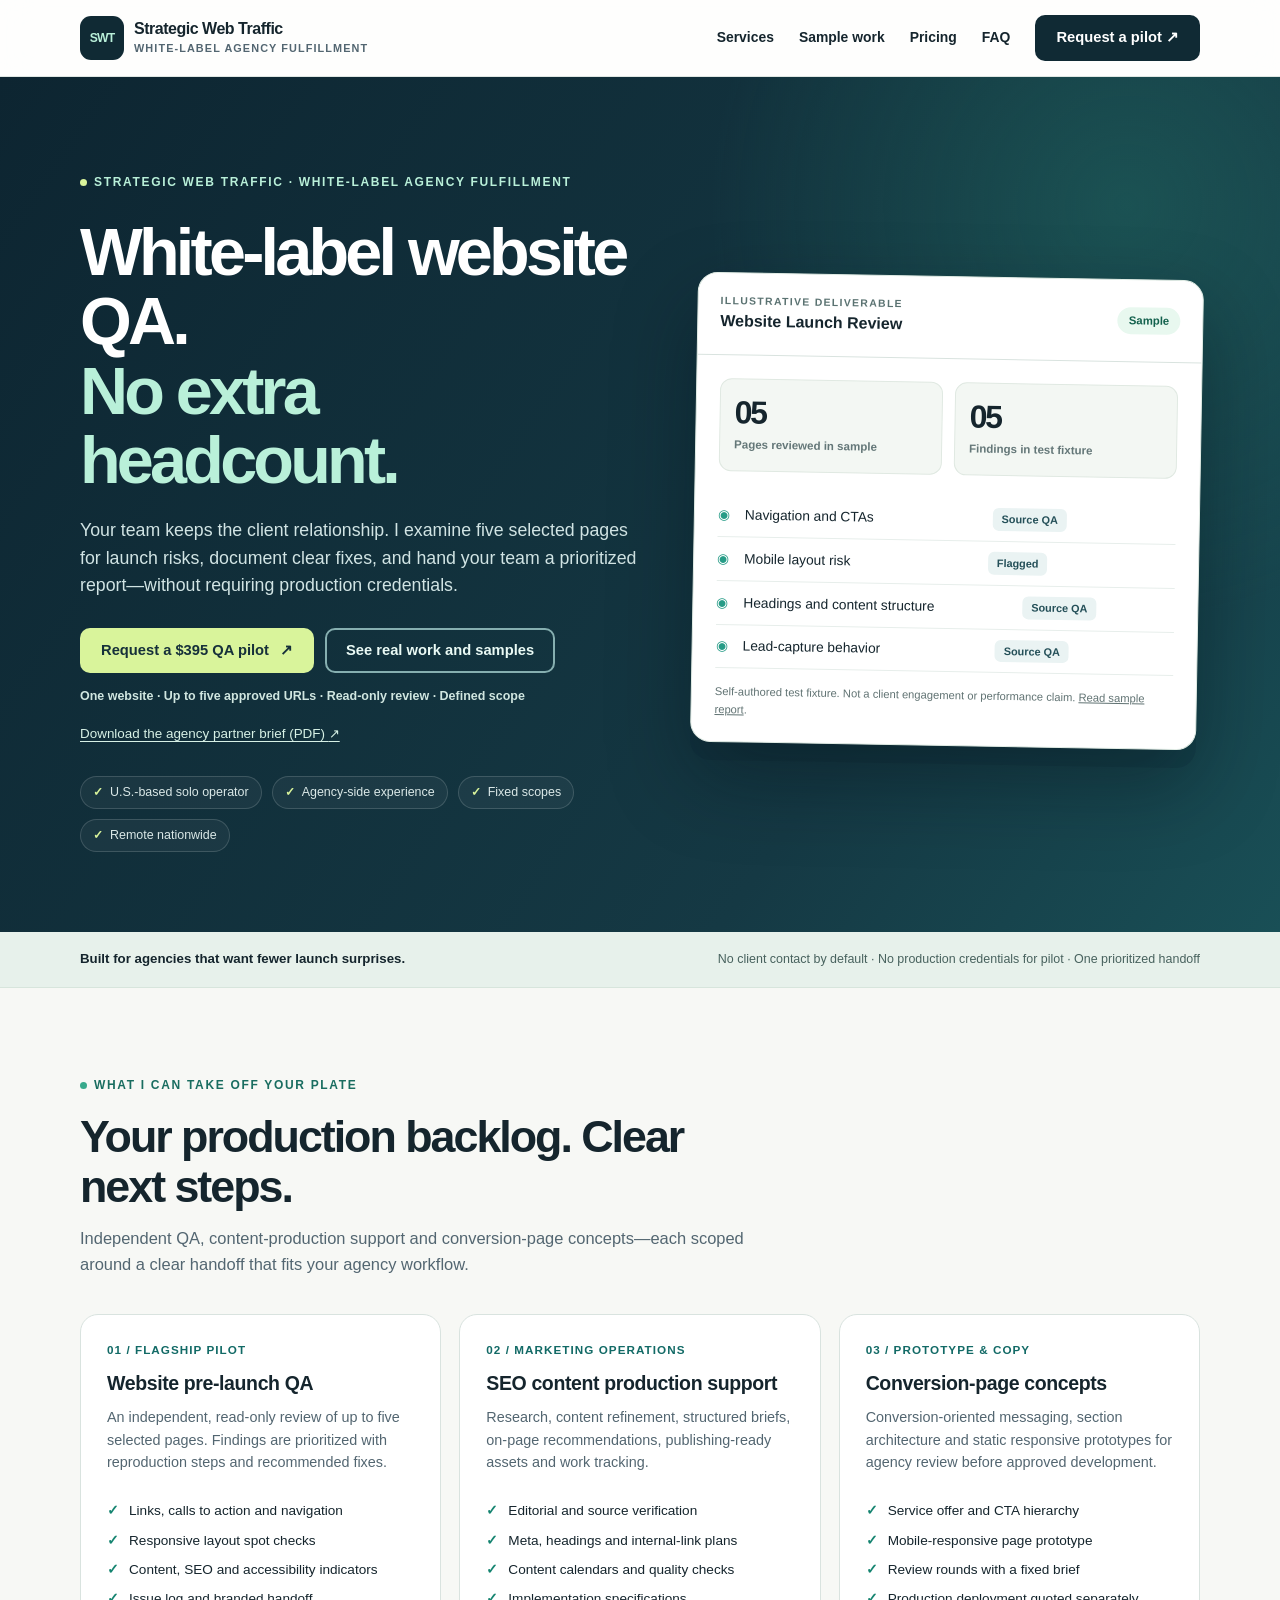
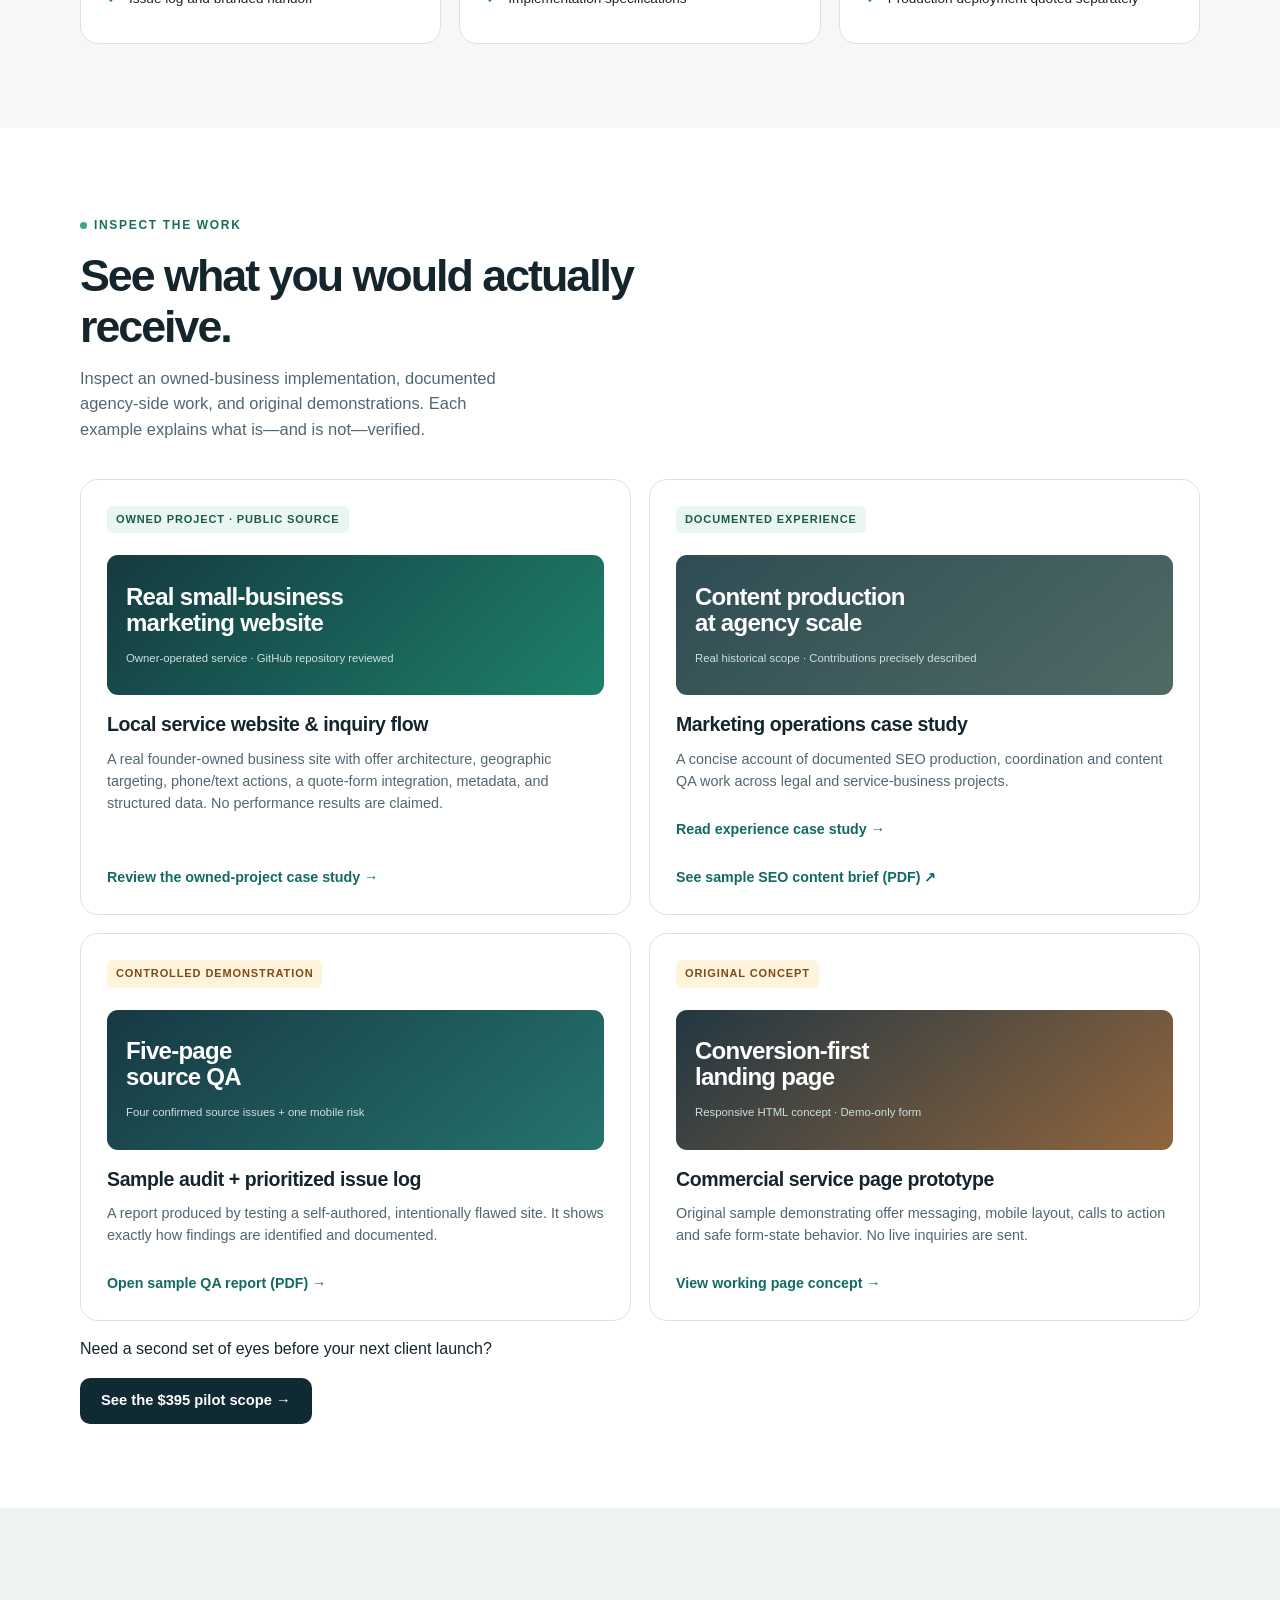
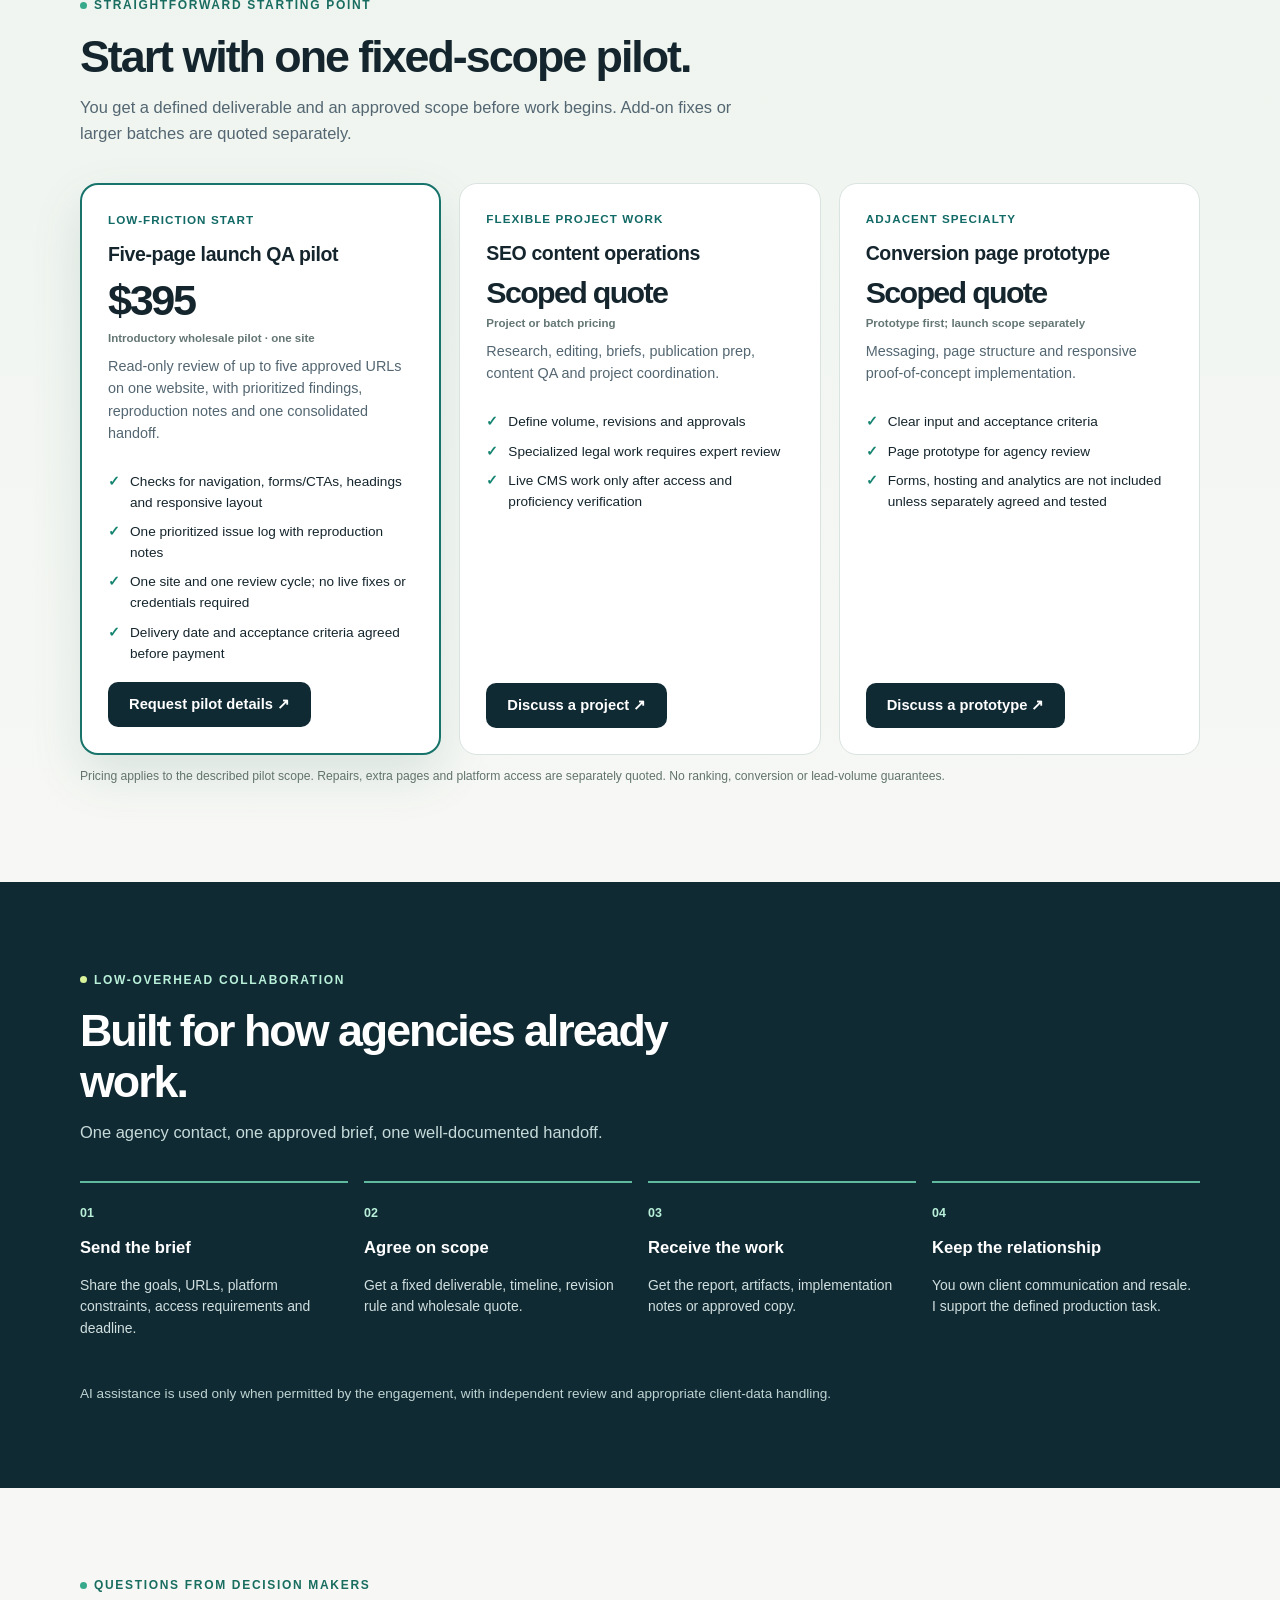
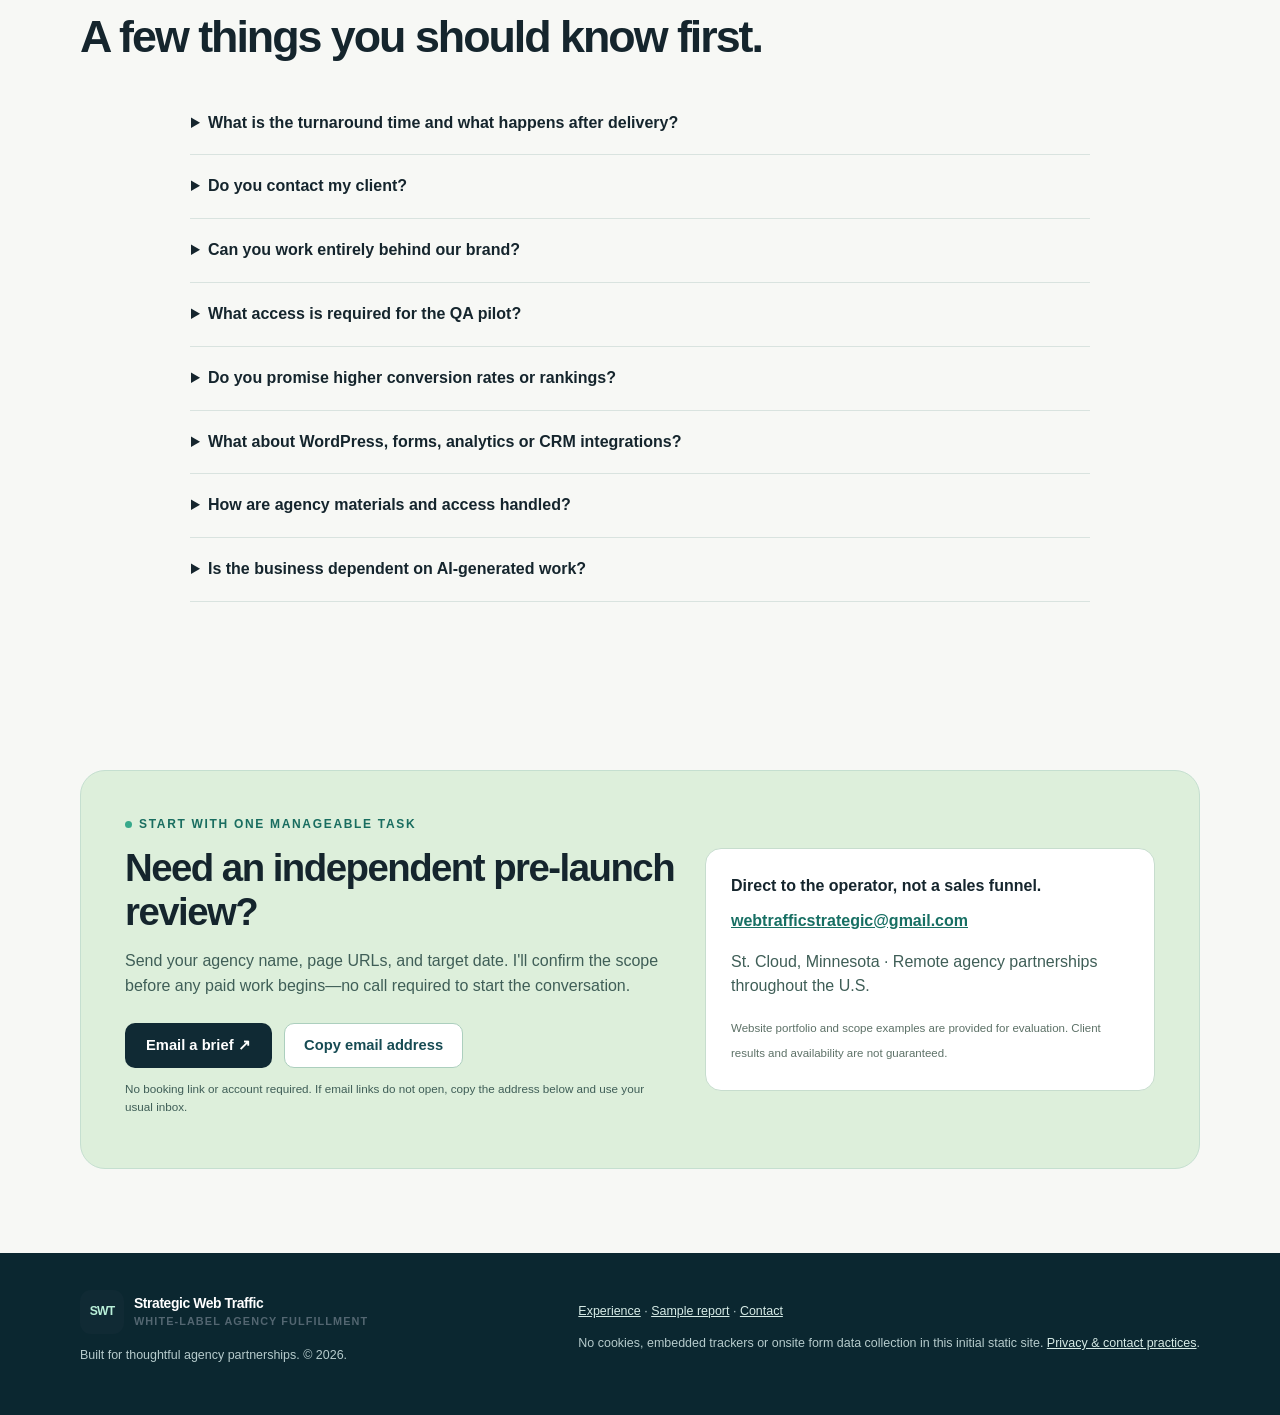
==== index.html @ 6f9e9af2 "Prelaunch refinement: index.html" ====
<!DOCTYPE html>

<html lang="en">
<head>
<meta charset="utf-8"/>
<meta content="width=device-width, initial-scale=1" name="viewport"/>
<meta content="light" name="color-scheme"/>
<meta content="index,follow,max-image-preview:large" name="robots"/>
<meta content="#102a34" name="theme-color"/><link href="assets/favicon.svg" rel="icon" type="image/svg+xml"/>
<meta content="White-label website launch QA for marketing agencies. Get a prioritized, five-page pre-launch review for $395. Fixed scope, clear findings, no client handoff." name="description"/>
<meta content="website" property="og:type"/>
<meta content="Strategic Web Traffic" property="og:site_name"/>
<meta content="Strategic Web Traffic | White-Label Web Production &amp; QA" property="og:title"/>
<meta content="A clear five-page website launch review for $395. Prioritized issues, proof-based notes, and an agency-ready handoff." property="og:description"/>
<meta content="summary" name="twitter:card"/>
<title>White-Label Website QA for Agencies | Strategic Web Traffic</title>
<link href="assets/styles.css" rel="stylesheet"/>
<script type="application/ld+json">{"@context":"https://schema.org","@type":"Organization","name":"Strategic Web Traffic","url":"https://gittyyuppenterprises.github.io/strategic-web-traffic/","email":"webtrafficstrategic@gmail.com","description":"White-label website QA, SEO content operations, and scoped conversion-page prototypes for marketing agencies.","areaServed":"United States","address":{"@type":"PostalAddress","addressLocality":"St. Cloud","addressRegion":"MN","addressCountry":"US"}}</script>
<link href="https://gittyyuppenterprises.github.io/strategic-web-traffic/" rel="canonical"/><meta content="https://gittyyuppenterprises.github.io/strategic-web-traffic/" property="og:url"/></head>
<body>
<a class="skip" href="#main">Skip to content</a>
<header class="site-nav"><div class="wrap nav-inner">
<a aria-label="Strategic Web Traffic home" class="brand" href="./"><span aria-hidden="true" class="logo">SWT</span><span>Strategic Web Traffic<small>White-label agency fulfillment</small></span></a>
<nav aria-label="Primary navigation" class="nav-links"><a href="#services">Services</a><a href="#work">Sample work</a><a href="#pricing">Pricing</a><a href="#faq">FAQ</a><a class="btn dark" href="#contact">Request a pilot ↗</a></nav>
</div></header>
<main id="main">
<section aria-labelledby="hero-heading" class="hero"><div class="wrap hero-inner"><div>
<span class="eyebrow light">Strategic Web Traffic · White-label agency fulfillment</span>
<h1 id="hero-heading">White-label website QA.<br/><em>No extra headcount.</em></h1>
<p class="lead">Your team keeps the client relationship. I examine five selected pages for launch risks, document clear fixes, and hand your team a prioritized report—without requiring production credentials.</p>
<div class="hero-actions"><a aria-label="Request a five-page quality-assurance pilot by email" class="btn primary" href="mailto:webtrafficstrategic@gmail.com?subject=Five-page%20agency%20QA%20pilot&amp;body=Agency%20name%3A%0AWebsite%20or%20staging%20URL%3A%0AFive%20pages%20to%20review%3A%0ATarget%20date%3A%0A">Request a $395 QA pilot <span aria-hidden="true">↗</span></a><a class="btn outline" href="#work">See real work and samples</a></div><p class="hero-terms">One website · Up to five approved URLs · Read-only review · Defined scope</p><p class="hero-brief"><a href="reports/strategic-web-traffic-agency-overview.pdf">Download the agency partner brief (PDF) <span aria-hidden="true">↗</span></a></p>
<ul class="trust"><li>U.S.-based solo operator</li><li>Agency-side experience</li><li>Fixed scopes</li><li>Remote nationwide</li></ul>
</div><div aria-label="Illustrative example of a website QA handoff" class="dash"><div class="dash-head"><div><small>Illustrative deliverable</small><strong>Website Launch Review</strong></div><span class="status-dot">Sample</span></div><div class="dash-body"><div class="metricrow"><div class="metric"><strong>05</strong><span>Pages reviewed in sample</span></div><div class="metric"><strong>05</strong><span>Findings in test fixture</span></div></div><ul class="checklist"><li><span>Navigation and CTAs</span><span class="pill">Source QA</span></li><li><span>Mobile layout risk</span><span class="pill">Flagged</span></li><li><span>Headings and content structure</span><span class="pill">Source QA</span></li><li><span>Lead-capture behavior</span><span class="pill">Source QA</span></li></ul><p class="dash-note">Self-authored test fixture. Not a client engagement or performance claim. <a href="reports/sample-qa-report.pdf">Read sample report</a>.</p></div></div></div></section>
<div class="proof-strip"><div class="wrap"><strong>Built for agencies that want fewer launch surprises.</strong><span>No client contact by default · No production credentials for pilot · One prioritized handoff</span></div></div>
<section aria-labelledby="services-head" class="section" id="services"><div class="wrap"><div class="intro"><span class="eyebrow">What I can take off your plate</span><h2 id="services-head">Your production backlog. Clear next steps.</h2><p>Independent QA, content-production support and conversion-page concepts—each scoped around a clear handoff that fits your agency workflow.</p></div>
<div class="grid3">
<article class="service"><span class="num">01 / FLAGSHIP PILOT</span><h3>Website pre-launch QA</h3><p>An independent, read-only review of up to five selected pages. Findings are prioritized with reproduction steps and recommended fixes.</p><ul><li>Links, calls to action and navigation</li><li>Responsive layout spot checks</li><li>Content, SEO and accessibility indicators</li><li>Issue log and branded handoff</li></ul></article>
<article class="service"><span class="num">02 / MARKETING OPERATIONS</span><h3>SEO content production support</h3><p>Research, content refinement, structured briefs, on-page recommendations, publishing-ready assets and work tracking.</p><ul><li>Editorial and source verification</li><li>Meta, headings and internal-link plans</li><li>Content calendars and quality checks</li><li>Implementation specifications</li></ul></article>
<article class="service"><span class="num">03 / PROTOTYPE &amp; COPY</span><h3>Conversion-page concepts</h3><p>Conversion-oriented messaging, section architecture and static responsive prototypes for agency review before approved development.</p><ul><li>Service offer and CTA hierarchy</li><li>Mobile-responsive page prototype</li><li>Review rounds with a fixed brief</li><li>Production deployment quoted separately</li></ul></article>
</div></div></section>
<section aria-labelledby="work-head" class="section soft" id="work"><div class="wrap"><div class="section-head"><div class="intro"><span class="eyebrow">Inspect the work</span><h2 id="work-head">See what you would actually receive.</h2><p>Inspect an owned-business implementation, documented agency-side work, and original demonstrations. Each example explains what is—and is not—verified.</p></div></div>
<div class="grid3 work-grid">
<article class="sample"><span class="tag">Owned project · public source</span><div class="sample-mini owned"><strong>Real small-business<br/>marketing website</strong><span>Owner-operated service · GitHub repository reviewed</span></div><h3>Local service website &amp; inquiry flow</h3><p>A real founder-owned business site with offer architecture, geographic targeting, phone/text actions, a quote-form integration, metadata, and structured data. No performance results are claimed.</p><a class="textlink" href="samples/owned-business-site.html">Review the owned-project case study →</a></article>
<article class="sample"><span class="tag">Documented experience</span><div class="sample-mini alt"><strong>Content production<br/>at agency scale</strong><span>Real historical scope · Contributions precisely described</span></div><h3>Marketing operations case study</h3><p>A concise account of documented SEO production, coordination and content QA work across legal and service-business projects.</p><a class="textlink" href="samples/operations-case-study.html">Read experience case study →</a><a class="textlink secondary-link" href="reports/sample-content-production-brief.pdf">See sample SEO content brief (PDF) ↗</a></article>
<article class="sample"><span class="tag demo-tag">Controlled demonstration</span><div class="sample-mini"><strong>Five-page<br/>source QA</strong><span>Four confirmed source issues + one mobile risk</span></div><h3>Sample audit + prioritized issue log</h3><p>A report produced by testing a self-authored, intentionally flawed site. It shows exactly how findings are identified and documented.</p><a class="textlink" href="reports/sample-qa-report.pdf">Open sample QA report (PDF) →</a></article>
<article class="sample"><span class="tag demo-tag">Original concept</span><div class="sample-mini yellow"><strong>Conversion-first<br/>landing page</strong><span>Responsive HTML concept · Demo-only form</span></div><h3>Commercial service page prototype</h3><p>Original sample demonstrating offer messaging, mobile layout, calls to action and safe form-state behavior. No live inquiries are sent.</p><a class="textlink" href="samples/conversion-page-demo.html">View working page concept →</a></article>
</div>
<div class="after-proof-cta"><p>Need a second set of eyes before your next client launch?</p><a class="btn dark" href="#pricing">See the $395 pilot scope →</a></div>
</div></section>
<section aria-labelledby="pricing-head" class="section pricing" id="pricing"><div class="wrap"><div class="intro"><span class="eyebrow">Straightforward starting point</span><h2 id="pricing-head">Start with one fixed-scope pilot.</h2><p>You get a defined deliverable and an approved scope before work begins. Add-on fixes or larger batches are quoted separately.</p></div>
<div class="grid3">
<article class="price-card featured"><span class="num">LOW-FRICTION START</span><h3>Five-page launch QA pilot</h3><div class="price">$395<small>Introductory wholesale pilot · one site</small></div><p>Read-only review of up to five approved URLs on one website, with prioritized findings, reproduction notes and one consolidated handoff.</p><ul><li>Checks for navigation, forms/CTAs, headings and responsive layout</li><li>One prioritized issue log with reproduction notes</li><li>One site and one review cycle; no live fixes or credentials required</li><li>Delivery date and acceptance criteria agreed before payment</li></ul><a class="btn dark" href="mailto:webtrafficstrategic@gmail.com?subject=White-label%20five-page%20QA%20pilot&amp;body=Agency%20name%3A%0AWebsite%20or%20staging%20URL%3A%0AFive%20pages%20to%20review%3A%0ATarget%20launch%20date%3A%0A">Request pilot details ↗</a></article>
<article class="price-card"><span class="num">FLEXIBLE PROJECT WORK</span><h3>SEO content operations</h3><div class="price" style="font-size:1.9rem">Scoped quote<small>Project or batch pricing</small></div><p>Research, editing, briefs, publication prep, content QA and project coordination.</p><ul><li>Define volume, revisions and approvals</li><li>Specialized legal work requires expert review</li><li>Live CMS work only after access and proficiency verification</li></ul><a class="btn dark" href="#contact">Discuss a project ↗</a></article>
<article class="price-card"><span class="num">ADJACENT SPECIALTY</span><h3>Conversion page prototype</h3><div class="price" style="font-size:1.9rem">Scoped quote<small>Prototype first; launch scope separately</small></div><p>Messaging, page structure and responsive proof-of-concept implementation.</p><ul><li>Clear input and acceptance criteria</li><li>Page prototype for agency review</li><li>Forms, hosting and analytics are not included unless separately agreed and tested</li></ul><a class="btn dark" href="#contact">Discuss a prototype ↗</a></article>
</div><p class="fine">Pricing applies to the described pilot scope. Repairs, extra pages and platform access are separately quoted. No ranking, conversion or lead-volume guarantees.</p></div></section>
<section aria-labelledby="process-head" class="section deep" id="process"><div class="wrap"><div class="intro"><span class="eyebrow light">Low-overhead collaboration</span><h2 id="process-head">Built for how agencies already work.</h2><p>One agency contact, one approved brief, one well-documented handoff.</p></div><div class="steps"><article class="step"><b>01</b><h3>Send the brief</h3><p>Share the goals, URLs, platform constraints, access requirements and deadline.</p></article><article class="step"><b>02</b><h3>Agree on scope</h3><p>Get a fixed deliverable, timeline, revision rule and wholesale quote.</p></article><article class="step"><b>03</b><h3>Receive the work</h3><p>Get the report, artifacts, implementation notes or approved copy.</p></article><article class="step"><b>04</b><h3>Keep the relationship</h3><p>You own client communication and resale. I support the defined production task.</p></article></div><p class="bottom-notes">AI assistance is used only when permitted by the engagement, with independent review and appropriate client-data handling.</p></div></section>
<section aria-labelledby="faq-head" class="section" id="faq"><div class="wrap"><div class="intro"><span class="eyebrow">Questions from decision makers</span><h2 id="faq-head">A few things you should know first.</h2></div><div class="faq-list"><details><summary>What is the turnaround time and what happens after delivery?</summary><p>We agree the review date, five page URLs, and acceptance criteria before work begins. You receive one consolidated issue report and can request clarification on the documented findings. Implementing fixes or reviewing additional pages is quoted separately.</p></details>
<details><summary>Do you contact my client?</summary><p>Not unless explicitly agreed. The default relationship is agency-to-contractor; your team manages the end customer, pricing and approvals.</p></details>
<details><summary>Can you work entirely behind our brand?</summary><p>Yes, for an agreed scope. Deliverables can use your agency's reporting template where supplied. The sample documents here deliberately identify the work as demonstrations.</p></details>
<details><summary>What access is required for the QA pilot?</summary><p>Usually just public or approved staging URLs and the list of pages to review. The starter QA pilot is read-only. Production changes are separately authorized and quoted.</p></details>
<details><summary>Do you promise higher conversion rates or rankings?</summary><p>No. I can examine usability and implementation risks, but actual performance improvement requires measurement, suitable traffic and often controlled testing.</p></details>
<details><summary>What about WordPress, forms, analytics or CRM integrations?</summary><p>Those require a separate platform-specific scope, approved access and verified implementation proficiency. They are not silently included in a QA or prototype quote.</p></details>
<details><summary>How are agency materials and access handled?</summary><p>Send only information needed to scope the task. The introductory QA pilot is read-only and normally requires no credentials. For additional work, access permissions, subcontracting, AI-tool use, confidentiality and retention are agreed in writing before files or client data are shared. Do not email passwords or sensitive client records.</p></details>
<details><summary>Is the business dependent on AI-generated work?</summary><p>No. AI may support drafting, organization and code review when allowed, but source verification, testing, confidentiality and deliverable acceptance remain human responsibilities.</p></details>
</div></div></section>
<section aria-labelledby="contact-head" class="section" id="contact"><div class="wrap"><div class="contact-panel"><div><span class="eyebrow">Start with one manageable task</span><h2 id="contact-head">Need an independent pre-launch review?</h2><p>Send your agency name, page URLs, and target date. I'll confirm the scope before any paid work begins—no call required to start the conversation.</p><a class="btn dark" href="mailto:webtrafficstrategic@gmail.com?subject=White-label%20website%20QA%20inquiry&amp;body=Agency%20name%3A%0AProject%20scope%3A%0AURLs%20to%20review%3A%0ATimeline%3A%0A">Email a brief ↗</a> <button aria-live="polite" class="btn copy-button" hidden id="copy-email" type="button">Copy email address</button><p class="micro">No booking link or account required. If email links do not open, copy the address below and use your usual inbox.</p></div><div class="contact-meta"><strong>Direct to the operator, not a sales funnel.</strong><div class="email"><a href="mailto:webtrafficstrategic@gmail.com?subject=Agency%20fulfillment%20inquiry">webtrafficstrategic@gmail.com</a></div><p>St. Cloud, Minnesota · Remote agency partnerships throughout the U.S.</p><small>Website portfolio and scope examples are provided for evaluation. Client results and availability are not guaranteed.</small></div></div></div></section>
</main>
<footer class="footer"><div class="wrap foot"><div><div class="brand"><span aria-hidden="true" class="logo">SWT</span><span>Strategic Web Traffic<small>White-label agency fulfillment</small></span></div><p>Built for thoughtful agency partnerships. © 2026.</p></div><div><p><a href="samples/operations-case-study.html">Experience</a> · <a href="reports/sample-qa-report.pdf">Sample report</a> · <a href="#contact">Contact</a></p><p>No cookies, embedded trackers or onsite form data collection in this initial static site. <a href="privacy.html">Privacy &amp; contact practices</a>.</p></div></div></footer>
<script>
/* Source label only: no analytics, cookies, external requests or data storage. */
(function () {
  'use strict';
  try {
    if (new URLSearchParams(window.location.search).get('src') !== 'qr') return;
    document.querySelectorAll('a[href^="mailto:"]').forEach(function (link) {
      var url = new URL(link.href);
      var original = url.searchParams.get('body') || '';
      if (original.indexOf('Source: Strategic Web Traffic QR') !== -1) return;
      url.searchParams.set('body', original + '\n\nSource: Strategic Web Traffic QR');
      link.href = url.toString();
    });
  } catch (_) { /* Mailto CTAs stay functional even if URL parsing fails. */ }
}());
</script>
<script>
(function(){'use strict';var button=document.getElementById('copy-email');if(!button)return;button.hidden=false;button.addEventListener('click',async function(){var email='webtrafficstrategic@gmail.com';try{if(navigator.clipboard&&window.isSecureContext){await navigator.clipboard.writeText(email);button.textContent='Copied: '+email;}else{var field=document.createElement('textarea');field.value=email;field.setAttribute('readonly','');field.style.position='absolute';field.style.left='-9999px';document.body.appendChild(field);field.select();var ok=document.execCommand('copy');field.remove();if(!ok)throw new Error('Copy unavailable');button.textContent='Copied: '+email;}}catch(_){button.textContent='Copy unavailable — select the address above';}});})();
</script>
</body></html>
---- assets/styles.css ----
:root{--bg:#f7f8f5;--paper:#fff;--ink:#15252d;--muted:#536671;--navy:#102a34;--navy2:#153b44;--teal:#126a66;--mint:#b9f0d9;--lime:#d9f49b;--line:#d9e3df;--gold:#ffd188;--red:#a23b36;--r:18px;--max:1120px}*{box-sizing:border-box}html{scroll-behavior:smooth;scroll-padding-top:80px}body{margin:0;font-family:Inter,ui-sans-serif,-apple-system,BlinkMacSystemFont,'Segoe UI',Roboto,Arial,sans-serif;background:var(--bg);color:var(--ink);line-height:1.55}a{color:inherit}a:hover{text-decoration-thickness:2px}a:focus-visible,button:focus-visible,summary:focus-visible{outline:3px solid #edab49;outline-offset:4px;border-radius:4px}.skip{position:absolute;top:-130px;left:10px;background:#fff;color:#09242f;padding:9px 14px;z-index:20}.skip:focus{top:10px}.wrap{width:min(var(--max),calc(100% - 44px));margin-inline:auto}.site-nav{background:#fffc;backdrop-filter:blur(16px);border-bottom:1px solid #dfe7e3;position:sticky;top:0;z-index:10}.nav-inner{display:flex;align-items:center;justify-content:space-between;gap:25px;min-height:76px}.brand{display:flex;align-items:center;gap:10px;text-decoration:none;font-weight:850;line-height:1.05;font-size:1rem;letter-spacing:-.03em}.logo{display:grid;place-items:center;background:var(--navy);color:var(--mint);border-radius:11px;width:44px;height:44px;letter-spacing:-.06em;font-size:1.05rem}.brand small{display:block;color:var(--muted);font-size:.68rem;font-weight:650;letter-spacing:.1em;text-transform:uppercase;margin-top:5px}.nav-links{display:flex;align-items:center;gap:25px;font-size:.87rem;font-weight:700}.nav-links>a:not(.btn){text-decoration:none}.nav-links>a:not(.btn):hover{text-decoration:underline}.btn{display:inline-flex;align-items:center;justify-content:center;gap:11px;border:2px solid transparent;border-radius:10px;min-height:45px;padding:12px 19px;font-size:.92rem;font-weight:800;text-decoration:none;cursor:pointer;white-space:normal;text-align:center;line-height:1.2}.btn.primary{background:var(--lime);color:#16303a}.btn.primary:hover{background:#bff174}.btn.dark{background:var(--navy);color:#fff}.btn.dark:hover{background:var(--navy2)}.btn.outline{border-color:#86afb0;color:#eafaf5;background:transparent}.btn.outline:hover{background:#ffffff18}.eyebrow{display:inline-flex;gap:7px;align-items:center;text-transform:uppercase;letter-spacing:.14em;font-size:.75rem;font-weight:850;color:#196d60}.eyebrow.light{color:var(--mint)}.eyebrow:before{content:'';display:inline-block;height:7px;width:7px;background:#37a98b;border-radius:50%}.eyebrow.light:before{background:var(--lime)}.hero{background:radial-gradient(circle at 88% 15%,#23736870,transparent 31%),linear-gradient(125deg,#0d2531,#153944 70%,#194f56);color:#fff;position:relative;overflow:hidden}.hero-inner{padding:92px 0 80px;display:grid;grid-template-columns:1.05fr .95fr;gap:55px;align-items:center}.hero h1{font-size:clamp(2.65rem,5.2vw,4.6rem);line-height:1.045;letter-spacing:-.057em;margin:24px 0 21px;max-width:700px}.hero h1 em{font-style:normal;color:var(--mint)}.hero .lead{color:#d1e4e4;font-size:1.11rem;max-width:590px}.hero-actions{display:flex;gap:11px;flex-wrap:wrap;margin-top:28px}.trust{margin:31px 0 0;display:flex;gap:10px;flex-wrap:wrap;padding:0;list-style:none}.trust li{border:1px solid #ffffff27;background:#ffffff0b;color:#dae8e7;font-size:.78rem;border-radius:30px;padding:6px 12px}.trust li:before{content:'✓';color:var(--lime);font-weight:900;margin-right:7px}.dash{background:#fff;border-radius:20px;color:var(--ink);border:1px solid #e1ece5;box-shadow:0 18px 0 #05192324,0 35px 80px #04121865;transform:rotate(1deg);overflow:hidden}.dash-head{padding:20px 22px;border-bottom:1px solid var(--line);display:flex;justify-content:space-between;align-items:center;gap:10px}.dash-head small{display:block;text-transform:uppercase;letter-spacing:.13em;color:#5a7271;font-size:.65rem;font-weight:800}.dash-head strong{font-size:1rem}.status-dot{padding:5px 11px;background:#e8f8ef;color:#13614d;border-radius:40px;font-weight:800;font-size:.71rem}.dash-body{padding:23px}.metricrow{display:grid;grid-template-columns:1fr 1fr;gap:12px}.metric{background:#f3f7f3;border:1px solid #e0e9e2;border-radius:12px;padding:14px}.metric strong{font-size:2rem;line-height:1.2;display:block;letter-spacing:-.07em}.metric span{font-size:.72rem;color:#647778;font-weight:650}.checklist{margin:22px 0 0;padding:0;list-style:none}.checklist li{display:flex;align-items:center;justify-content:space-between;gap:10px;padding:10px 0;border-bottom:1px solid #e7eeeb;font-size:.86rem}.checklist li:before{content:'◉';color:#279c87;margin-right:5px}.checklist li span{margin-right:auto}.pill{color:#244f58;background:#eaf3f3;padding:3px 9px;border-radius:6px;font-size:.68rem;font-weight:850}.dash-note{margin:15px 0 0;color:#617373;font-size:.7rem}.proof-strip{background:#e7f1eb;border-bottom:1px solid #d7e5dc}.proof-strip .wrap{padding:17px 0;display:flex;justify-content:space-between;gap:25px;align-items:center}.proof-strip strong{font-size:.83rem}.proof-strip span{font-size:.78rem;color:#48625e}.section{padding:84px 0}.section.soft{background:#fff}.section.deep{background:var(--navy);color:#fff}.intro{max-width:690px}.intro h2{font-size:clamp(2rem,3.5vw,3.1rem);line-height:1.13;letter-spacing:-.045em;margin:14px 0 14px}.intro p{color:var(--muted);font-size:1.03rem;margin:0}.section.deep .intro p{color:#c6dad9}.grid3{display:grid;grid-template-columns:repeat(3,1fr);gap:18px;margin-top:37px}.service,.sample,.price-card{background:#fff;border:1px solid var(--line);border-radius:var(--r);padding:26px;display:flex;flex-direction:column;gap:10px}.service h3,.sample h3,.price-card h3{font-size:1.22rem;line-height:1.24;letter-spacing:-.02em;margin:2px 0 1px}.service p,.sample p,.price-card p{margin:0;color:var(--muted);font-size:.9rem}.num{font-size:.73rem;font-weight:900;color:var(--teal);letter-spacing:.09em}.service ul,.price-card ul{padding:0;list-style:none;margin:9px 0 0}.service li,.price-card li{margin:8px 0;font-size:.85rem;padding-left:22px;position:relative}.service li:before,.price-card li:before{content:'✓';position:absolute;left:0;color:#158470;font-weight:900}.sample .tag{width:max-content;background:#e9f6f1;color:#185b4c;padding:5px 9px;border-radius:6px;font-size:.69rem;font-weight:850;text-transform:uppercase;letter-spacing:.08em}.sample .tag.demo-tag{background:#fff3dc;color:#7b4b18}.sample .textlink{margin-top:auto;padding-top:16px;color:var(--teal);font-size:.89rem;font-weight:850;text-decoration:none}.sample .textlink:hover{text-decoration:underline}.sample-mini{margin:12px 0 5px;min-height:140px;display:flex;flex-direction:column;justify-content:center;border-radius:11px;padding:19px;color:#dcefe9;background:linear-gradient(140deg,#173943,#25746e)}.sample-mini strong{font-size:1.5rem;line-height:1.1;letter-spacing:-.03em;color:white}.sample-mini span{font-size:.71rem;color:#cfdfde;margin-top:13px}.sample-mini.alt{background:linear-gradient(140deg,#2e4c53,#506a66)}.sample-mini.yellow{background:linear-gradient(140deg,#223743,#91653d)}.pricing{background:linear-gradient(180deg,#eef4ef,#f7f8f5)}.price-card.featured{border:2px solid #18746b;box-shadow:0 20px 50px #165d4820}.price-card .price{font-size:2.7rem;letter-spacing:-.055em;font-weight:900;line-height:1.1}.price-card .price small{font-size:.72rem;color:#647674;letter-spacing:normal;font-weight:650;display:block;margin-top:8px}.price-card .btn{margin-top:auto;align-self:start}.section-head{display:flex;justify-content:space-between;align-items:end;gap:25px}.section-head p{max-width:440px;color:var(--muted)}.steps{display:grid;grid-template-columns:repeat(4,1fr);gap:16px;margin-top:35px}.step{border-top:2px solid #5fb99e;padding:17px 8px 0 0}.step b{color:var(--mint);font-size:.78rem}.step h3{font-size:1.04rem;margin:10px 0}.step p{color:#d0dfdf;font-size:.87rem}.bottom-notes{margin:30px 0 0;color:#bfd3d1;font-size:.85rem}.faq-list{max-width:900px;margin:30px auto 0}.faq-list details{padding:19px 1px;border-bottom:1px solid var(--line)}.faq-list summary{cursor:pointer;font-weight:800}.faq-list p{color:var(--muted);font-size:.91rem}.contact-panel{display:grid;grid-template-columns:1.1fr .9fr;gap:30px;align-items:center;padding:40px 44px;border-radius:25px;background:#ddefdb;border:1px solid #c5dfd0}.contact-panel h2{font-size:clamp(1.85rem,3vw,2.8rem);line-height:1.14;letter-spacing:-.04em;margin:10px 0}.contact-panel p{color:#3f5e57}.contact-meta{background:#fff;border:1px solid #c7ddce;padding:25px;border-radius:16px}.contact-meta strong{display:block;margin-bottom:10px}.contact-meta .email{font-weight:800;overflow-wrap:anywhere;color:#176f63}.contact-meta small{font-size:.72rem;color:#5d7167}.footer{background:#0b2730;color:#b6cbcc;padding:37px 0;font-size:.78rem}.foot{display:flex;justify-content:space-between;align-items:start;gap:18px;flex-wrap:wrap}.foot a{color:#d6ebe6}.foot .brand{color:white;font-size:.87rem}.fine{font-size:.76rem;color:#62746c}.micro{font-size:.73rem;color:#657570}.subhero{background:#102f3a;color:#fff;padding:61px 0}.subhero h1{font-size:clamp(2rem,4vw,3.2rem);line-height:1.12;letter-spacing:-.045em;margin:14px 0}.subhero p{color:#d1e4e4;max-width:730px}.case-body{display:grid;grid-template-columns:1fr 280px;gap:42px}.case-copy h2{font-size:1.5rem;margin-top:40px}.case-copy p{color:#3b5159}.case-copy ul{line-height:1.8}.aside-card{background:#fff;border:1px solid var(--line);padding:21px;border-radius:15px;align-self:start;position:sticky;top:95px}.aside-card dt{font-size:.7rem;color:#607170;text-transform:uppercase;letter-spacing:.07em;font-weight:800}.aside-card dd{margin:3px 0 20px;font-weight:750;font-size:.9rem}.sample-flag{background:#f8f2e3;color:#704f2a;padding:15px 17px;border-radius:10px;font-size:.88rem;border:1px solid #e8d7ae;margin-top:22px}blockquote{border-left:4px solid #2d8771;margin:24px 0;padding:4px 0 4px 18px;color:#214a48;font-weight:750;font-size:1.08rem}table{width:100%;border-collapse:collapse;margin:25px 0}th,td{text-align:left;padding:11px;border-bottom:1px solid #d8e2dd;font-size:.88rem;vertical-align:top}th{color:#35615a;background:#edf5ee}hr{border:0;border-top:1px solid var(--line);margin:40px 0}@media(max-width:970px){.hero-inner{grid-template-columns:1fr;gap:35px;padding:63px 0}.dash{transform:none;max-width:560px}.grid3{grid-template-columns:repeat(2,1fr)}.steps{grid-template-columns:repeat(2,1fr)}.contact-panel{grid-template-columns:1fr}.case-body{grid-template-columns:1fr}.aside-card{position:static}}@media(max-width:690px){.wrap{width:min(100% - 32px,var(--max))}.nav-inner{min-height:66px}.nav-links{gap:9px}.nav-links>a:not(.btn){display:none}.nav-links .btn{padding:9px 12px;font-size:.75rem;min-height:40px}.logo{width:36px;height:36px}.brand{font-size:.82rem}.brand small{font-size:.58rem}.hero-inner{padding:54px 0 60px}.hero h1{font-size:clamp(2.45rem,9.6vw,3.5rem)}.hero .lead{font-size:1rem}.hero-actions{display:flex;flex-direction:column}.hero-actions .btn{width:100%}.proof-strip .wrap{display:block}.proof-strip span{display:block;margin-top:5px}.section{padding:61px 0}.grid3,.steps{grid-template-columns:1fr}.section-head{display:block}.service,.sample,.price-card{padding:24px}.contact-panel{padding:27px 21px}.contact-meta{padding:19px}.dash-head{padding:16px}.dash-body{padding:17px}.case-body{gap:18px}}@media(prefers-reduced-motion:reduce){html{scroll-behavior:auto}}@media print{.site-nav{position:static}.section{padding:35px 0}.hero{color:#000;background:white}.hero .lead,.hero h1 em{color:#000}.dash{box-shadow:none;transform:none}.grid3{grid-template-columns:repeat(2,1fr)}.footer{background:white;color:#000}}

/* Strategic Web Traffic identity and micro-CTA */
.logo{font-size:.76rem;font-weight:900;letter-spacing:-.07em;flex:0 0 auto}
.brand>span:last-child{max-width:240px}
.hero-brief{font-size:.84rem;margin:18px 0 0;color:#d7f1e6}.hero-brief a{color:#d7f1e6;text-underline-offset:3px}
@media(max-width:400px){.brand{gap:7px;font-size:.75rem}.brand small{font-size:.51rem;letter-spacing:.06em}.nav-links .btn{font-size:.72rem;padding:8px 9px}.logo{width:34px;height:34px;font-size:.68rem}.nav-inner{gap:8px}}

/* Phase 5: four portfolio evidence cards and transparent real-work sample */
.work-grid{grid-template-columns:repeat(2,minmax(0,1fr))}
.sample-mini.owned{background:linear-gradient(135deg,#153a40,#1d806b)}
.sample .tag{max-width:100%;white-space:normal}
.case-body a{overflow-wrap:anywhere}
@media(max-width:690px){.work-grid{grid-template-columns:1fr}}
/* Keep dense proof tables inside narrow mobile viewports. */
.case-body{min-width:0}
.case-copy{min-width:0}
.case-copy table{display:block;max-width:100%;overflow-x:auto;-webkit-overflow-scrolling:touch}

/* Phase 7: conversion clarity and resilient contact fallback. */
.hero-terms{margin:14px 0 0;color:#d0e6e0;font-size:.78rem;line-height:1.5;font-weight:700}
.contact-panel .copy-button{background:#ffffff;color:#164b53;border:1px solid #accfbe;box-shadow:none;margin:8px 0 0 8px;cursor:pointer}
.contact-panel .copy-button:focus-visible{outline:3px solid #166c62;outline-offset:4px}
@media(max-width:690px){.contact-panel .copy-button{display:block;margin:12px 0 0;width:100%}.contact-panel a.btn{width:100%}}
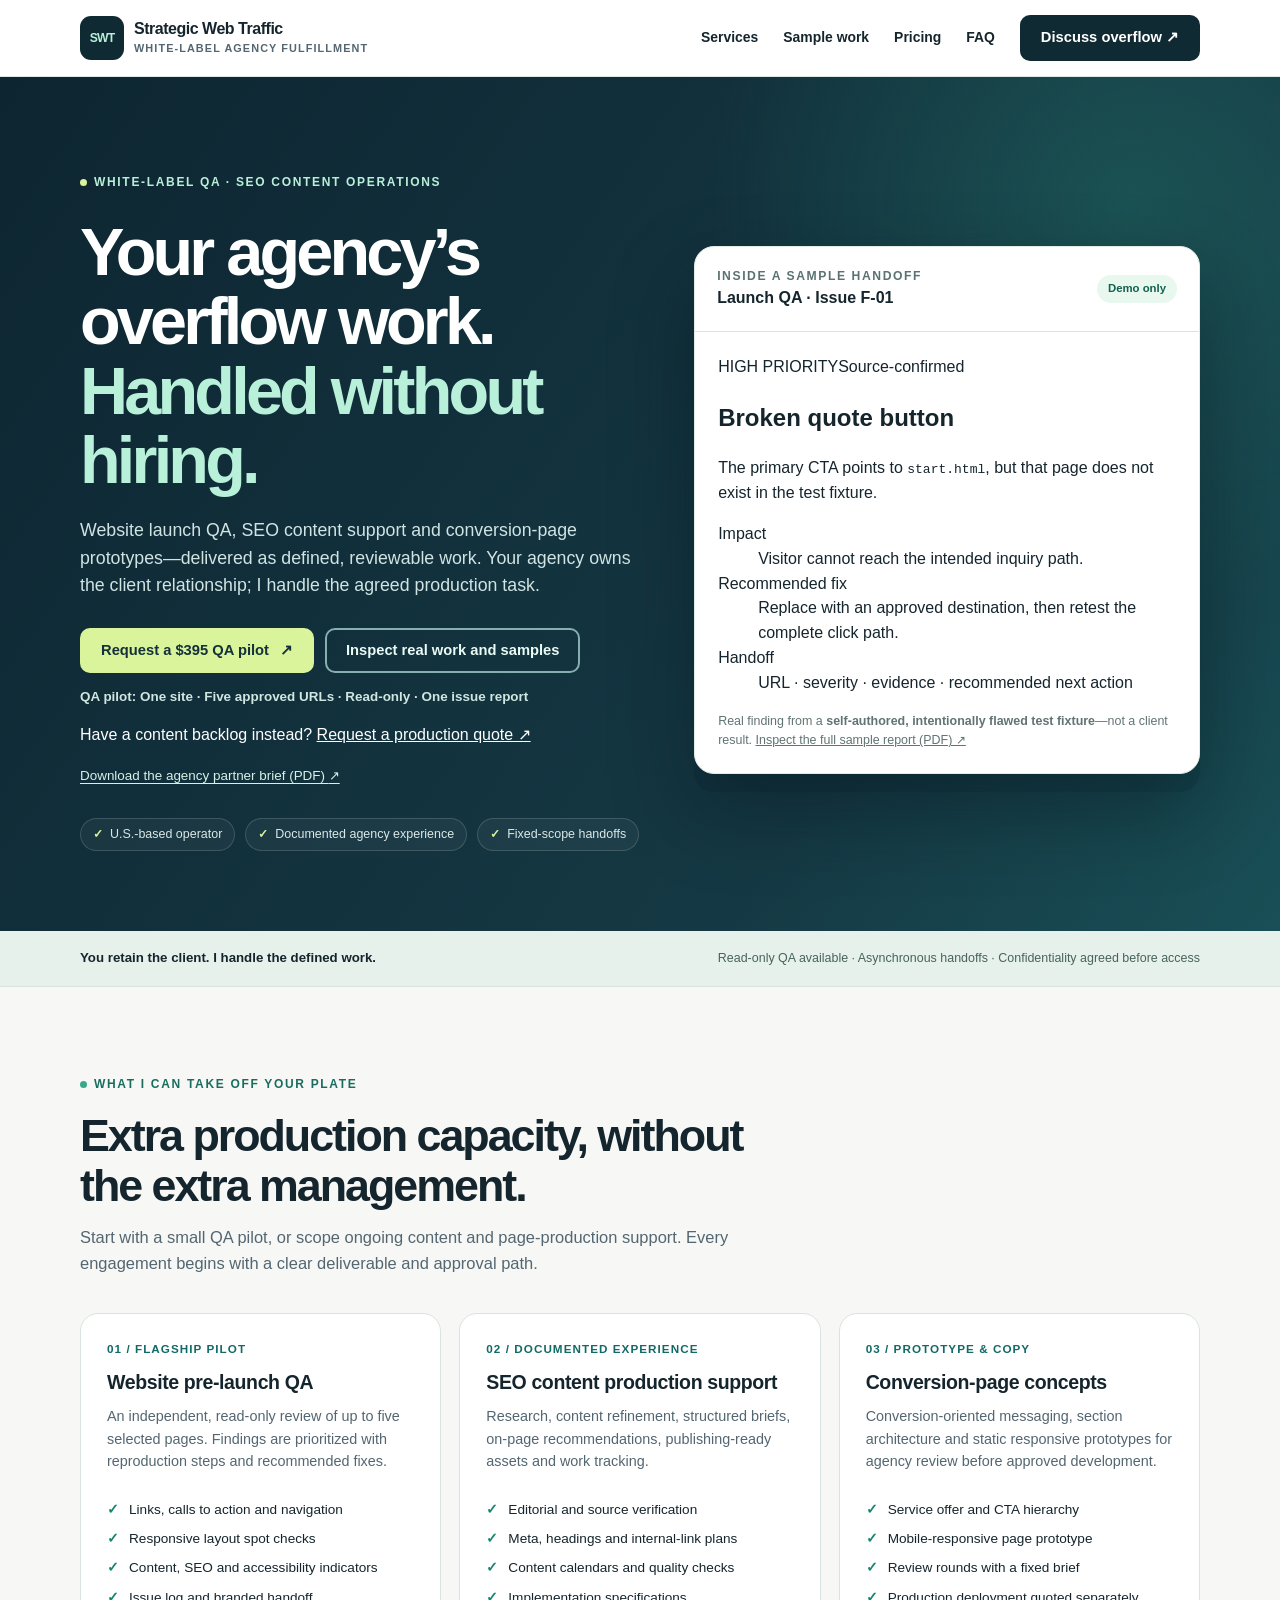
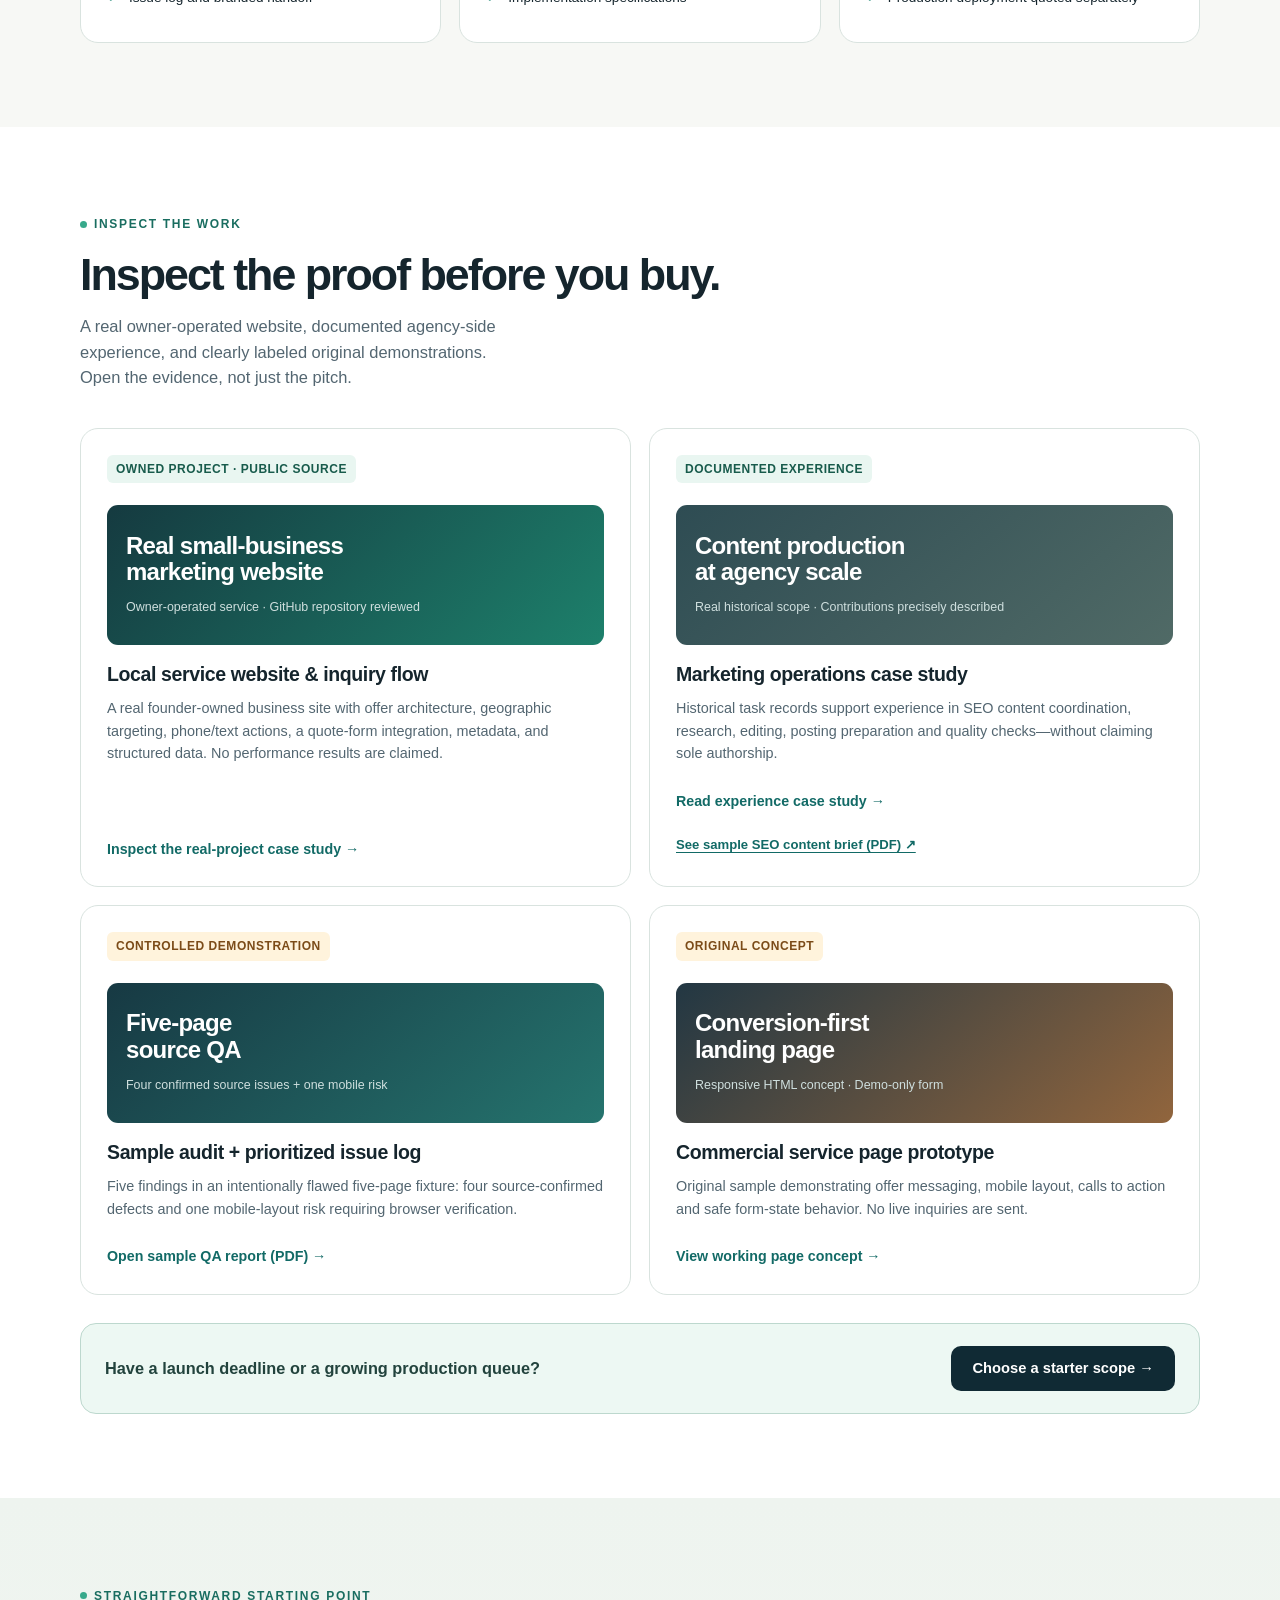
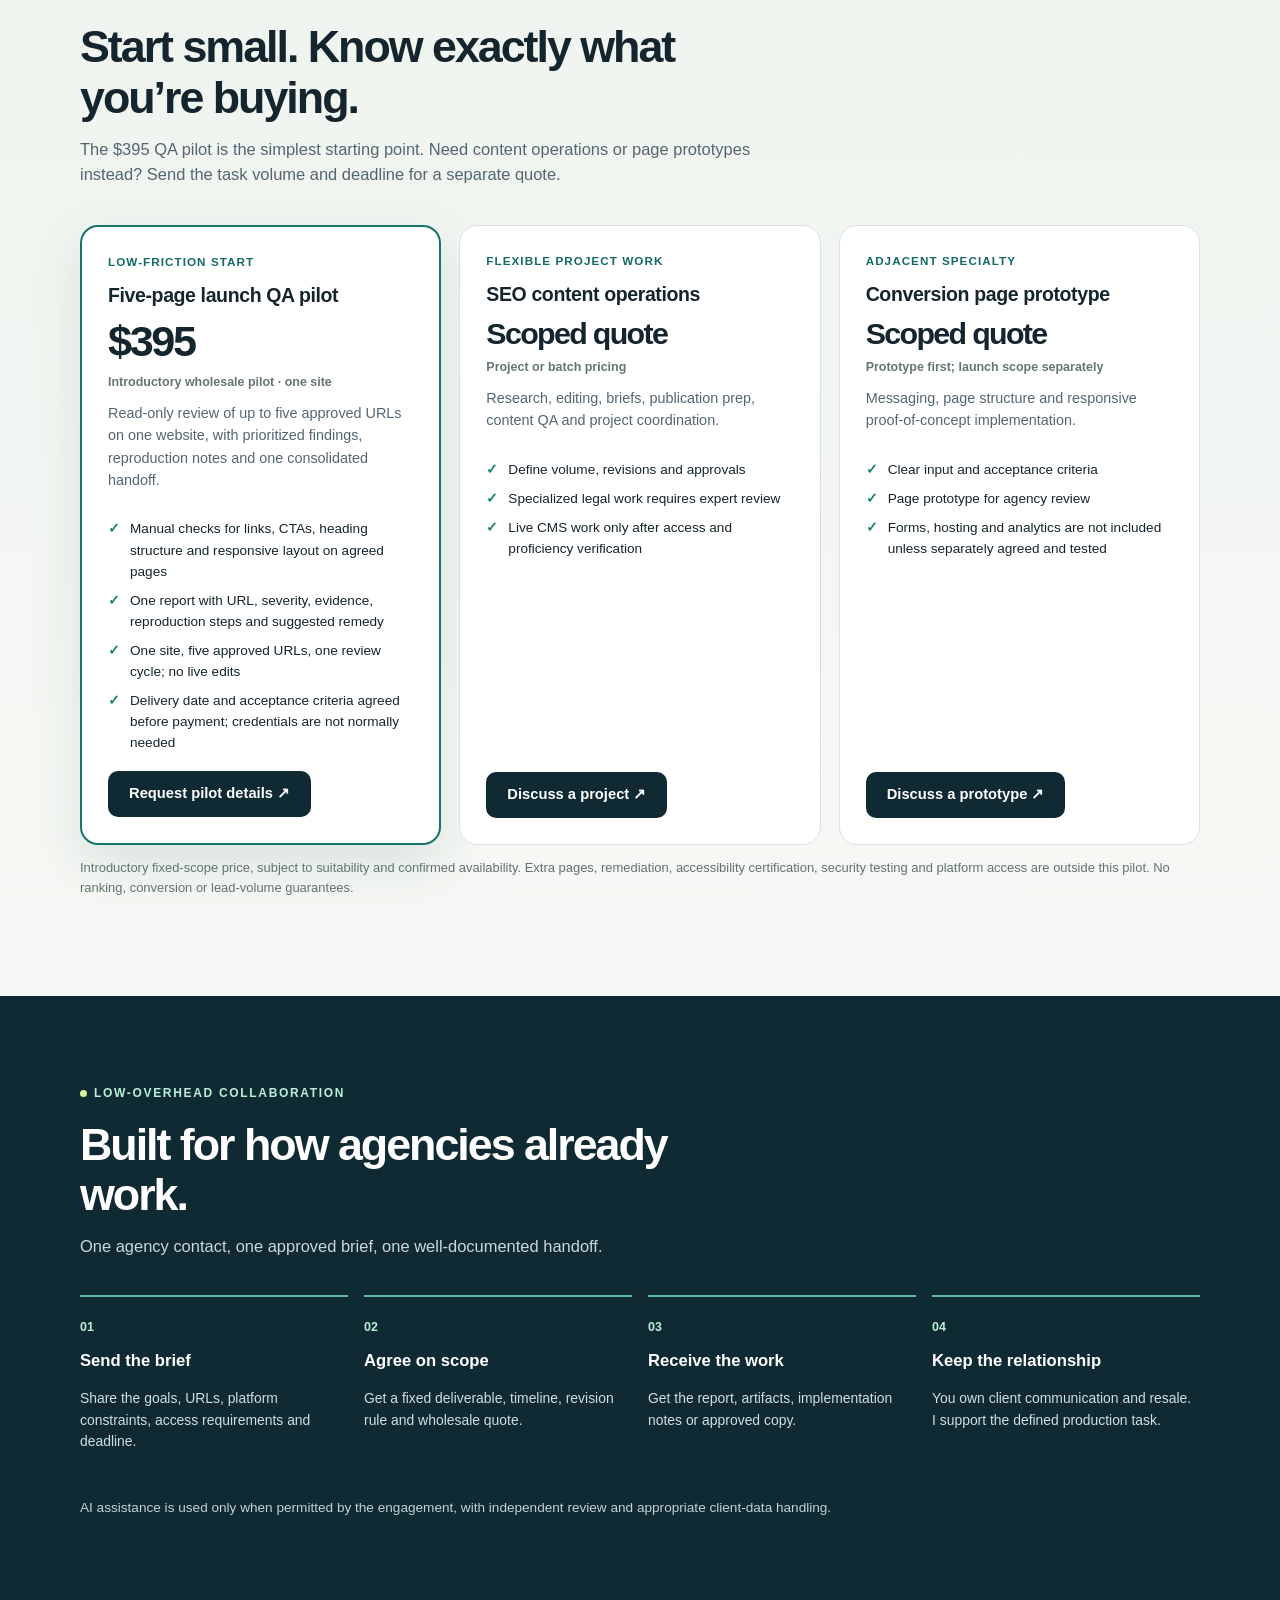
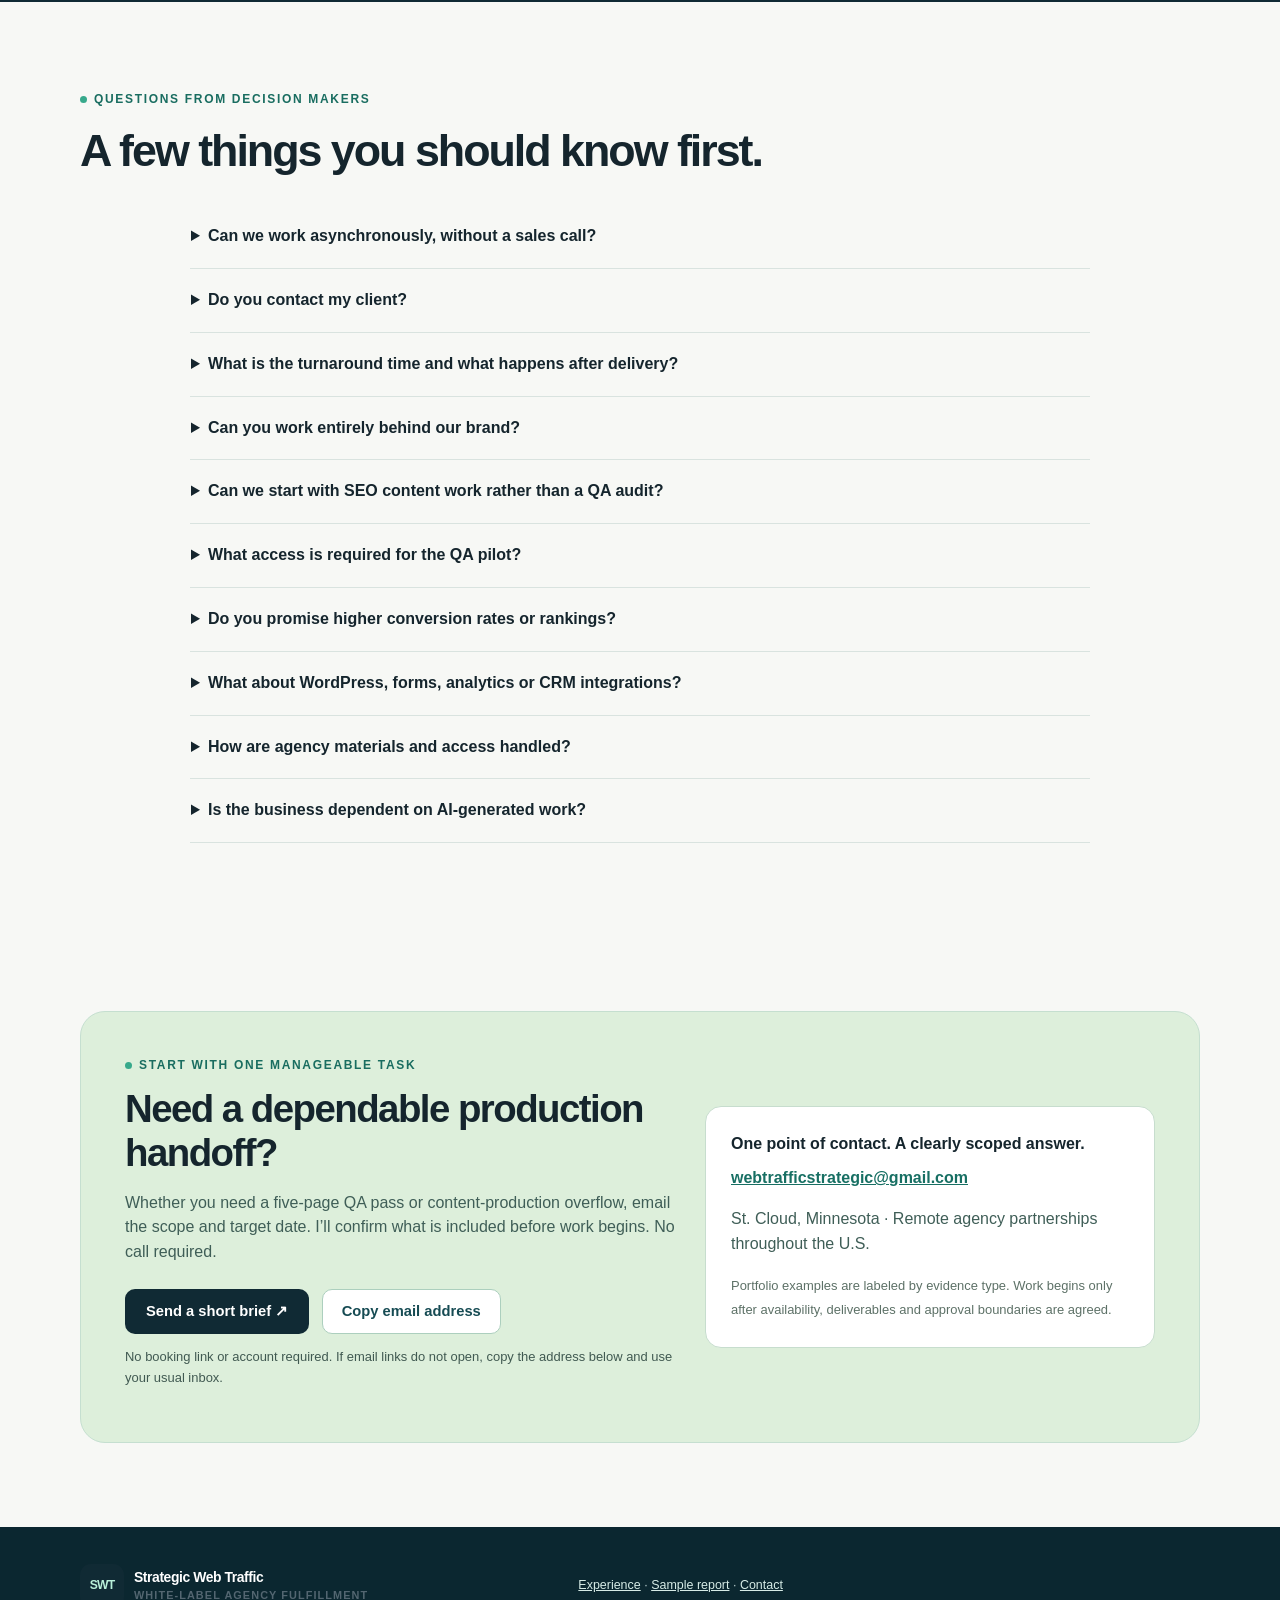
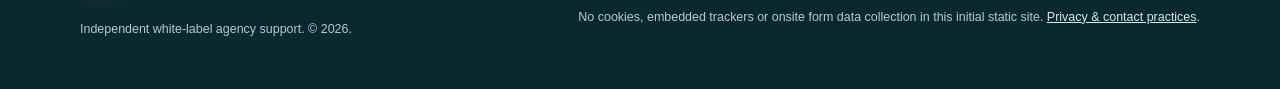
==== commit 2100e039: "V9: agency overflow positioning, real QA finding, alternate content lane and readable layout" ====
--- a/index.html
+++ b/index.html
@@ -7,65 +7,75 @@
 <meta content="light" name="color-scheme"/>
 <meta content="index,follow,max-image-preview:large" name="robots"/>
 <meta content="#102a34" name="theme-color"/><link href="assets/favicon.svg" rel="icon" type="image/svg+xml"/>
-<meta content="White-label website launch QA for marketing agencies. Get a prioritized, five-page pre-launch review for $395. Fixed scope, clear findings, no client handoff." name="description"/>
+<meta content="White-label website QA and SEO content operations for marketing agencies. Start with a $395 five-page launch QA pilot or request scoped production support." name="description"/>
 <meta content="website" property="og:type"/>
 <meta content="Strategic Web Traffic" property="og:site_name"/>
-<meta content="Strategic Web Traffic | White-Label Web Production &amp; QA" property="og:title"/>
-<meta content="A clear five-page website launch review for $395. Prioritized issues, proof-based notes, and an agency-ready handoff." property="og:description"/>
-<meta content="summary" name="twitter:card"/>
-<title>White-Label Website QA for Agencies | Strategic Web Traffic</title>
+<meta content="Strategic Web Traffic | White-Label QA &amp; SEO Production" property="og:title"/>
+<meta content="Reliable overflow support for agencies: website QA, SEO content operations and scoped page prototypes. Five-page QA pilot: $395." property="og:description"/>
+<meta content="summary_large_image" name="twitter:card"/>
+<meta content="https://gittyyuppenterprises.github.io/strategic-web-traffic/assets/social-preview.png" property="og:image"/>
+<meta content="1200" property="og:image:width"/><meta content="630" property="og:image:height"/>
+<meta content="Strategic Web Traffic — white-label QA and SEO content operations for agencies" property="og:image:alt"/>
+<title>White-Label Web QA &amp; SEO Content Support | Strategic Web Traffic</title>
 <link href="assets/styles.css" rel="stylesheet"/>
-<script type="application/ld+json">{"@context":"https://schema.org","@type":"Organization","name":"Strategic Web Traffic","url":"https://gittyyuppenterprises.github.io/strategic-web-traffic/","email":"webtrafficstrategic@gmail.com","description":"White-label website QA, SEO content operations, and scoped conversion-page prototypes for marketing agencies.","areaServed":"United States","address":{"@type":"PostalAddress","addressLocality":"St. Cloud","addressRegion":"MN","addressCountry":"US"}}</script>
+<script type="application/ld+json">{"@context":"https://schema.org","@type":"Organization","name":"Strategic Web Traffic","email":"webtrafficstrategic@gmail.com","description":"White-label website QA, SEO content operations, and scoped conversion-page prototypes for marketing agencies.","areaServed":"United States","address":{"@type":"PostalAddress","addressLocality":"St. Cloud","addressRegion":"MN","addressCountry":"US"},"url":"https://gittyyuppenterprises.github.io/strategic-web-traffic/"}</script>
 <link href="https://gittyyuppenterprises.github.io/strategic-web-traffic/" rel="canonical"/><meta content="https://gittyyuppenterprises.github.io/strategic-web-traffic/" property="og:url"/></head>
 <body>
 <a class="skip" href="#main">Skip to content</a>
 <header class="site-nav"><div class="wrap nav-inner">
 <a aria-label="Strategic Web Traffic home" class="brand" href="./"><span aria-hidden="true" class="logo">SWT</span><span>Strategic Web Traffic<small>White-label agency fulfillment</small></span></a>
-<nav aria-label="Primary navigation" class="nav-links"><a href="#services">Services</a><a href="#work">Sample work</a><a href="#pricing">Pricing</a><a href="#faq">FAQ</a><a class="btn dark" href="#contact">Request a pilot ↗</a></nav>
+<nav aria-label="Primary navigation" class="nav-links"><a href="#services">Services</a><a href="#work">Sample work</a><a href="#pricing">Pricing</a><a href="#faq">FAQ</a><a class="btn dark" href="#contact">Discuss overflow ↗</a></nav>
 </div></header>
 <main id="main">
 <section aria-labelledby="hero-heading" class="hero"><div class="wrap hero-inner"><div>
-<span class="eyebrow light">Strategic Web Traffic · White-label agency fulfillment</span>
-<h1 id="hero-heading">White-label website QA.<br/><em>No extra headcount.</em></h1>
-<p class="lead">Your team keeps the client relationship. I examine five selected pages for launch risks, document clear fixes, and hand your team a prioritized report—without requiring production credentials.</p>
-<div class="hero-actions"><a aria-label="Request a five-page quality-assurance pilot by email" class="btn primary" href="mailto:webtrafficstrategic@gmail.com?subject=Five-page%20agency%20QA%20pilot&amp;body=Agency%20name%3A%0AWebsite%20or%20staging%20URL%3A%0AFive%20pages%20to%20review%3A%0ATarget%20date%3A%0A">Request a $395 QA pilot <span aria-hidden="true">↗</span></a><a class="btn outline" href="#work">See real work and samples</a></div><p class="hero-terms">One website · Up to five approved URLs · Read-only review · Defined scope</p><p class="hero-brief"><a href="reports/strategic-web-traffic-agency-overview.pdf">Download the agency partner brief (PDF) <span aria-hidden="true">↗</span></a></p>
-<ul class="trust"><li>U.S.-based solo operator</li><li>Agency-side experience</li><li>Fixed scopes</li><li>Remote nationwide</li></ul>
-</div><div aria-label="Illustrative example of a website QA handoff" class="dash"><div class="dash-head"><div><small>Illustrative deliverable</small><strong>Website Launch Review</strong></div><span class="status-dot">Sample</span></div><div class="dash-body"><div class="metricrow"><div class="metric"><strong>05</strong><span>Pages reviewed in sample</span></div><div class="metric"><strong>05</strong><span>Findings in test fixture</span></div></div><ul class="checklist"><li><span>Navigation and CTAs</span><span class="pill">Source QA</span></li><li><span>Mobile layout risk</span><span class="pill">Flagged</span></li><li><span>Headings and content structure</span><span class="pill">Source QA</span></li><li><span>Lead-capture behavior</span><span class="pill">Source QA</span></li></ul><p class="dash-note">Self-authored test fixture. Not a client engagement or performance claim. <a href="reports/sample-qa-report.pdf">Read sample report</a>.</p></div></div></div></section>
-<div class="proof-strip"><div class="wrap"><strong>Built for agencies that want fewer launch surprises.</strong><span>No client contact by default · No production credentials for pilot · One prioritized handoff</span></div></div>
-<section aria-labelledby="services-head" class="section" id="services"><div class="wrap"><div class="intro"><span class="eyebrow">What I can take off your plate</span><h2 id="services-head">Your production backlog. Clear next steps.</h2><p>Independent QA, content-production support and conversion-page concepts—each scoped around a clear handoff that fits your agency workflow.</p></div>
+<span class="eyebrow light">White-label QA · SEO content operations</span>
+<h1 id="hero-heading">Your agency’s overflow work.<br/><em>Handled without hiring.</em></h1>
+<p class="lead">Website launch QA, SEO content support and conversion-page prototypes—delivered as defined, reviewable work. Your agency owns the client relationship; I handle the agreed production task.</p>
+<div class="hero-actions"><a aria-label="Request a five-page quality-assurance pilot by email" class="btn primary" href="mailto:webtrafficstrategic@gmail.com?subject=Five-page%20agency%20QA%20pilot&amp;body=Agency%20name%3A%0AWebsite%20or%20staging%20URL%3A%0AFive%20pages%20to%20review%3A%0ATarget%20date%3A%0A">Request a $395 QA pilot <span aria-hidden="true">↗</span></a><a class="btn outline" href="#work">Inspect real work and samples</a></div><p class="hero-terms"><strong>QA pilot:</strong> One site · Five approved URLs · Read-only · One issue report</p>
+<p class="hero-alt">Have a content backlog instead? <a href="mailto:webtrafficstrategic@gmail.com?subject=SEO%20content%20production%20inquiry&amp;body=Agency%3A%0AProject%20type%3A%0AVolume%20and%20deadline%3A%0AApproval%20requirements%3A%0A">Request a production quote ↗</a></p><p class="hero-brief"><a href="reports/strategic-web-traffic-agency-overview.pdf">Download the agency partner brief (PDF) <span aria-hidden="true">↗</span></a></p>
+<ul class="trust"><li>U.S.-based operator</li><li>Documented agency experience</li><li>Fixed-scope handoffs</li></ul>
+</div><div aria-label="Excerpt from a controlled demonstration website QA report" class="dash">
+<div class="dash-head"><div><small>Inside a sample handoff</small><strong>Launch QA · Issue F-01</strong></div><span class="status-dot">Demo only</span></div>
+<div class="dash-body"><div class="finding-top"><span class="severity">HIGH PRIORITY</span><span class="evidence">Source-confirmed</span></div>
+<h2 class="finding-title">Broken quote button</h2><p class="finding-copy">The primary CTA points to <code>start.html</code>, but that page does not exist in the test fixture.</p>
+<dl class="finding-list"><div><dt>Impact</dt><dd>Visitor cannot reach the intended inquiry path.</dd></div><div><dt>Recommended fix</dt><dd>Replace with an approved destination, then retest the complete click path.</dd></div><div><dt>Handoff</dt><dd>URL · severity · evidence · recommended next action</dd></div></dl>
+<p class="dash-note">Real finding from a <strong>self-authored, intentionally flawed test fixture</strong>—not a client result. <a href="reports/sample-qa-report.pdf">Inspect the full sample report (PDF) ↗</a></p></div></div></div></section>
+<div class="proof-strip"><div class="wrap"><strong>You retain the client. I handle the defined work.</strong><span>Read-only QA available · Asynchronous handoffs · Confidentiality agreed before access</span></div></div>
+<section aria-labelledby="services-head" class="section" id="services"><div class="wrap"><div class="intro"><span class="eyebrow">What I can take off your plate</span><h2 id="services-head">Extra production capacity, without the extra management.</h2><p>Start with a small QA pilot, or scope ongoing content and page-production support. Every engagement begins with a clear deliverable and approval path.</p></div>
 <div class="grid3">
 <article class="service"><span class="num">01 / FLAGSHIP PILOT</span><h3>Website pre-launch QA</h3><p>An independent, read-only review of up to five selected pages. Findings are prioritized with reproduction steps and recommended fixes.</p><ul><li>Links, calls to action and navigation</li><li>Responsive layout spot checks</li><li>Content, SEO and accessibility indicators</li><li>Issue log and branded handoff</li></ul></article>
-<article class="service"><span class="num">02 / MARKETING OPERATIONS</span><h3>SEO content production support</h3><p>Research, content refinement, structured briefs, on-page recommendations, publishing-ready assets and work tracking.</p><ul><li>Editorial and source verification</li><li>Meta, headings and internal-link plans</li><li>Content calendars and quality checks</li><li>Implementation specifications</li></ul></article>
+<article class="service"><span class="num">02 / DOCUMENTED EXPERIENCE</span><h3>SEO content production support</h3><p>Research, content refinement, structured briefs, on-page recommendations, publishing-ready assets and work tracking.</p><ul><li>Editorial and source verification</li><li>Meta, headings and internal-link plans</li><li>Content calendars and quality checks</li><li>Implementation specifications</li></ul></article>
 <article class="service"><span class="num">03 / PROTOTYPE &amp; COPY</span><h3>Conversion-page concepts</h3><p>Conversion-oriented messaging, section architecture and static responsive prototypes for agency review before approved development.</p><ul><li>Service offer and CTA hierarchy</li><li>Mobile-responsive page prototype</li><li>Review rounds with a fixed brief</li><li>Production deployment quoted separately</li></ul></article>
 </div></div></section>
-<section aria-labelledby="work-head" class="section soft" id="work"><div class="wrap"><div class="section-head"><div class="intro"><span class="eyebrow">Inspect the work</span><h2 id="work-head">See what you would actually receive.</h2><p>Inspect an owned-business implementation, documented agency-side work, and original demonstrations. Each example explains what is—and is not—verified.</p></div></div>
+<section aria-labelledby="work-head" class="section soft" id="work"><div class="wrap"><div class="section-head"><div class="intro"><span class="eyebrow">Inspect the work</span><h2 id="work-head">Inspect the proof before you buy.</h2><p>A real owner-operated website, documented agency-side experience, and clearly labeled original demonstrations. Open the evidence, not just the pitch.</p></div></div>
 <div class="grid3 work-grid">
-<article class="sample"><span class="tag">Owned project · public source</span><div class="sample-mini owned"><strong>Real small-business<br/>marketing website</strong><span>Owner-operated service · GitHub repository reviewed</span></div><h3>Local service website &amp; inquiry flow</h3><p>A real founder-owned business site with offer architecture, geographic targeting, phone/text actions, a quote-form integration, metadata, and structured data. No performance results are claimed.</p><a class="textlink" href="samples/owned-business-site.html">Review the owned-project case study →</a></article>
-<article class="sample"><span class="tag">Documented experience</span><div class="sample-mini alt"><strong>Content production<br/>at agency scale</strong><span>Real historical scope · Contributions precisely described</span></div><h3>Marketing operations case study</h3><p>A concise account of documented SEO production, coordination and content QA work across legal and service-business projects.</p><a class="textlink" href="samples/operations-case-study.html">Read experience case study →</a><a class="textlink secondary-link" href="reports/sample-content-production-brief.pdf">See sample SEO content brief (PDF) ↗</a></article>
-<article class="sample"><span class="tag demo-tag">Controlled demonstration</span><div class="sample-mini"><strong>Five-page<br/>source QA</strong><span>Four confirmed source issues + one mobile risk</span></div><h3>Sample audit + prioritized issue log</h3><p>A report produced by testing a self-authored, intentionally flawed site. It shows exactly how findings are identified and documented.</p><a class="textlink" href="reports/sample-qa-report.pdf">Open sample QA report (PDF) →</a></article>
+<article class="sample"><span class="tag">Owned project · public source</span><div class="sample-mini owned"><strong>Real small-business<br/>marketing website</strong><span>Owner-operated service · GitHub repository reviewed</span></div><h3>Local service website &amp; inquiry flow</h3><p>A real founder-owned business site with offer architecture, geographic targeting, phone/text actions, a quote-form integration, metadata, and structured data. No performance results are claimed.</p><a class="textlink" href="samples/owned-business-site.html">Inspect the real-project case study →</a></article>
+<article class="sample"><span class="tag">Documented experience</span><div class="sample-mini alt"><strong>Content production<br/>at agency scale</strong><span>Real historical scope · Contributions precisely described</span></div><h3>Marketing operations case study</h3><p>Historical task records support experience in SEO content coordination, research, editing, posting preparation and quality checks—without claiming sole authorship.</p><a class="textlink" href="samples/operations-case-study.html">Read experience case study →</a><a class="textlink secondary-link" href="reports/sample-content-production-brief.pdf">See sample SEO content brief (PDF) ↗</a></article>
+<article class="sample"><span class="tag demo-tag">Controlled demonstration</span><div class="sample-mini"><strong>Five-page<br/>source QA</strong><span>Four confirmed source issues + one mobile risk</span></div><h3>Sample audit + prioritized issue log</h3><p>Five findings in an intentionally flawed five-page fixture: four source-confirmed defects and one mobile-layout risk requiring browser verification.</p><a class="textlink" href="reports/sample-qa-report.pdf">Open sample QA report (PDF) →</a></article>
 <article class="sample"><span class="tag demo-tag">Original concept</span><div class="sample-mini yellow"><strong>Conversion-first<br/>landing page</strong><span>Responsive HTML concept · Demo-only form</span></div><h3>Commercial service page prototype</h3><p>Original sample demonstrating offer messaging, mobile layout, calls to action and safe form-state behavior. No live inquiries are sent.</p><a class="textlink" href="samples/conversion-page-demo.html">View working page concept →</a></article>
 </div>
-<div class="after-proof-cta"><p>Need a second set of eyes before your next client launch?</p><a class="btn dark" href="#pricing">See the $395 pilot scope →</a></div>
-</div></section>
-<section aria-labelledby="pricing-head" class="section pricing" id="pricing"><div class="wrap"><div class="intro"><span class="eyebrow">Straightforward starting point</span><h2 id="pricing-head">Start with one fixed-scope pilot.</h2><p>You get a defined deliverable and an approved scope before work begins. Add-on fixes or larger batches are quoted separately.</p></div>
+<div class="after-proof-cta"><p>Have a launch deadline or a growing production queue?</p><a class="btn dark" href="#pricing">Choose a starter scope →</a></div></div></section>
+<section aria-labelledby="pricing-head" class="section pricing" id="pricing"><div class="wrap"><div class="intro"><span class="eyebrow">Straightforward starting point</span><h2 id="pricing-head">Start small. Know exactly what you’re buying.</h2><p>The $395 QA pilot is the simplest starting point. Need content operations or page prototypes instead? Send the task volume and deadline for a separate quote.</p></div>
 <div class="grid3">
-<article class="price-card featured"><span class="num">LOW-FRICTION START</span><h3>Five-page launch QA pilot</h3><div class="price">$395<small>Introductory wholesale pilot · one site</small></div><p>Read-only review of up to five approved URLs on one website, with prioritized findings, reproduction notes and one consolidated handoff.</p><ul><li>Checks for navigation, forms/CTAs, headings and responsive layout</li><li>One prioritized issue log with reproduction notes</li><li>One site and one review cycle; no live fixes or credentials required</li><li>Delivery date and acceptance criteria agreed before payment</li></ul><a class="btn dark" href="mailto:webtrafficstrategic@gmail.com?subject=White-label%20five-page%20QA%20pilot&amp;body=Agency%20name%3A%0AWebsite%20or%20staging%20URL%3A%0AFive%20pages%20to%20review%3A%0ATarget%20launch%20date%3A%0A">Request pilot details ↗</a></article>
+<article class="price-card featured"><span class="num">LOW-FRICTION START</span><h3>Five-page launch QA pilot</h3><div class="price">$395<small>Introductory wholesale pilot · one site</small></div><p>Read-only review of up to five approved URLs on one website, with prioritized findings, reproduction notes and one consolidated handoff.</p><ul><li>Manual checks for links, CTAs, heading structure and responsive layout on agreed pages</li><li>One report with URL, severity, evidence, reproduction steps and suggested remedy</li><li>One site, five approved URLs, one review cycle; no live edits</li><li>Delivery date and acceptance criteria agreed before payment; credentials are not normally needed</li></ul><a class="btn dark" href="mailto:webtrafficstrategic@gmail.com?subject=White-label%20five-page%20QA%20pilot&amp;body=Agency%20name%3A%0AWebsite%20or%20staging%20URL%3A%0AFive%20pages%20to%20review%3A%0ATarget%20launch%20date%3A%0A">Request pilot details ↗</a></article>
 <article class="price-card"><span class="num">FLEXIBLE PROJECT WORK</span><h3>SEO content operations</h3><div class="price" style="font-size:1.9rem">Scoped quote<small>Project or batch pricing</small></div><p>Research, editing, briefs, publication prep, content QA and project coordination.</p><ul><li>Define volume, revisions and approvals</li><li>Specialized legal work requires expert review</li><li>Live CMS work only after access and proficiency verification</li></ul><a class="btn dark" href="#contact">Discuss a project ↗</a></article>
 <article class="price-card"><span class="num">ADJACENT SPECIALTY</span><h3>Conversion page prototype</h3><div class="price" style="font-size:1.9rem">Scoped quote<small>Prototype first; launch scope separately</small></div><p>Messaging, page structure and responsive proof-of-concept implementation.</p><ul><li>Clear input and acceptance criteria</li><li>Page prototype for agency review</li><li>Forms, hosting and analytics are not included unless separately agreed and tested</li></ul><a class="btn dark" href="#contact">Discuss a prototype ↗</a></article>
-</div><p class="fine">Pricing applies to the described pilot scope. Repairs, extra pages and platform access are separately quoted. No ranking, conversion or lead-volume guarantees.</p></div></section>
+</div><p class="fine">Introductory fixed-scope price, subject to suitability and confirmed availability. Extra pages, remediation, accessibility certification, security testing and platform access are outside this pilot. No ranking, conversion or lead-volume guarantees.</p></div></section>
 <section aria-labelledby="process-head" class="section deep" id="process"><div class="wrap"><div class="intro"><span class="eyebrow light">Low-overhead collaboration</span><h2 id="process-head">Built for how agencies already work.</h2><p>One agency contact, one approved brief, one well-documented handoff.</p></div><div class="steps"><article class="step"><b>01</b><h3>Send the brief</h3><p>Share the goals, URLs, platform constraints, access requirements and deadline.</p></article><article class="step"><b>02</b><h3>Agree on scope</h3><p>Get a fixed deliverable, timeline, revision rule and wholesale quote.</p></article><article class="step"><b>03</b><h3>Receive the work</h3><p>Get the report, artifacts, implementation notes or approved copy.</p></article><article class="step"><b>04</b><h3>Keep the relationship</h3><p>You own client communication and resale. I support the defined production task.</p></article></div><p class="bottom-notes">AI assistance is used only when permitted by the engagement, with independent review and appropriate client-data handling.</p></div></section>
-<section aria-labelledby="faq-head" class="section" id="faq"><div class="wrap"><div class="intro"><span class="eyebrow">Questions from decision makers</span><h2 id="faq-head">A few things you should know first.</h2></div><div class="faq-list"><details><summary>What is the turnaround time and what happens after delivery?</summary><p>We agree the review date, five page URLs, and acceptance criteria before work begins. You receive one consolidated issue report and can request clarification on the documented findings. Implementing fixes or reviewing additional pages is quoted separately.</p></details>
+<section aria-labelledby="faq-head" class="section" id="faq"><div class="wrap"><div class="intro"><span class="eyebrow">Questions from decision makers</span><h2 id="faq-head">A few things you should know first.</h2></div><div class="faq-list">
+<details><summary>Can we work asynchronously, without a sales call?</summary><p>Yes. Most initial scopes can be discussed by email: send the agency name, proposed URLs or content volume, approval contact and target date. A call is optional if the scope can be agreed in writing.</p></details>
 <details><summary>Do you contact my client?</summary><p>Not unless explicitly agreed. The default relationship is agency-to-contractor; your team manages the end customer, pricing and approvals.</p></details>
-<details><summary>Can you work entirely behind our brand?</summary><p>Yes, for an agreed scope. Deliverables can use your agency's reporting template where supplied. The sample documents here deliberately identify the work as demonstrations.</p></details>
+<details><summary>What is the turnaround time and what happens after delivery?</summary><p>We agree the review date, five page URLs, and acceptance criteria before work begins. You receive one consolidated issue report and can request clarification on the documented findings. Implementing fixes or reviewing additional pages is quoted separately.</p></details><details><summary>Can you work entirely behind our brand?</summary><p>Yes, for an agreed scope. Deliverables can use your agency's reporting template where supplied. The sample documents here deliberately identify the work as demonstrations.</p></details>
+<details><summary>Can we start with SEO content work rather than a QA audit?</summary><p>Yes. Content briefs, source checks, editing, on-page recommendations and production coordination can be scoped separately, including repeat batches. Send the volume, topic area, owner approval process and deadline for a quote. Platform publishing is not silently included.</p></details>
 <details><summary>What access is required for the QA pilot?</summary><p>Usually just public or approved staging URLs and the list of pages to review. The starter QA pilot is read-only. Production changes are separately authorized and quoted.</p></details>
 <details><summary>Do you promise higher conversion rates or rankings?</summary><p>No. I can examine usability and implementation risks, but actual performance improvement requires measurement, suitable traffic and often controlled testing.</p></details>
 <details><summary>What about WordPress, forms, analytics or CRM integrations?</summary><p>Those require a separate platform-specific scope, approved access and verified implementation proficiency. They are not silently included in a QA or prototype quote.</p></details>
 <details><summary>How are agency materials and access handled?</summary><p>Send only information needed to scope the task. The introductory QA pilot is read-only and normally requires no credentials. For additional work, access permissions, subcontracting, AI-tool use, confidentiality and retention are agreed in writing before files or client data are shared. Do not email passwords or sensitive client records.</p></details>
 <details><summary>Is the business dependent on AI-generated work?</summary><p>No. AI may support drafting, organization and code review when allowed, but source verification, testing, confidentiality and deliverable acceptance remain human responsibilities.</p></details>
 </div></div></section>
-<section aria-labelledby="contact-head" class="section" id="contact"><div class="wrap"><div class="contact-panel"><div><span class="eyebrow">Start with one manageable task</span><h2 id="contact-head">Need an independent pre-launch review?</h2><p>Send your agency name, page URLs, and target date. I'll confirm the scope before any paid work begins—no call required to start the conversation.</p><a class="btn dark" href="mailto:webtrafficstrategic@gmail.com?subject=White-label%20website%20QA%20inquiry&amp;body=Agency%20name%3A%0AProject%20scope%3A%0AURLs%20to%20review%3A%0ATimeline%3A%0A">Email a brief ↗</a> <button aria-live="polite" class="btn copy-button" hidden id="copy-email" type="button">Copy email address</button><p class="micro">No booking link or account required. If email links do not open, copy the address below and use your usual inbox.</p></div><div class="contact-meta"><strong>Direct to the operator, not a sales funnel.</strong><div class="email"><a href="mailto:webtrafficstrategic@gmail.com?subject=Agency%20fulfillment%20inquiry">webtrafficstrategic@gmail.com</a></div><p>St. Cloud, Minnesota · Remote agency partnerships throughout the U.S.</p><small>Website portfolio and scope examples are provided for evaluation. Client results and availability are not guaranteed.</small></div></div></div></section>
+<section aria-labelledby="contact-head" class="section" id="contact"><div class="wrap"><div class="contact-panel"><div><span class="eyebrow">Start with one manageable task</span><h2 id="contact-head">Need a dependable production handoff?</h2><p>Whether you need a five-page QA pass or content-production overflow, email the scope and target date. I’ll confirm what is included before work begins. No call required.</p><a class="btn dark" href="mailto:webtrafficstrategic@gmail.com?subject=Strategic%20Web%20Traffic%20agency%20project%20inquiry&amp;body=Agency%20name%3A%0AWork%20type%20(QA%20%2F%20content%20%2F%20prototype)%3A%0AScope%20or%20approved%20URLs%3A%0ATarget%20date%3A%0A">Send a short brief ↗</a> <button aria-live="polite" class="btn copy-button" hidden="" id="copy-email" type="button">Copy email address</button><p class="micro">No booking link or account required. If email links do not open, copy the address below and use your usual inbox.</p></div><div class="contact-meta"><strong>One point of contact. A clearly scoped answer.</strong><div class="email"><a href="mailto:webtrafficstrategic@gmail.com?subject=Agency%20fulfillment%20inquiry">webtrafficstrategic@gmail.com</a></div><p>St. Cloud, Minnesota · Remote agency partnerships throughout the U.S.</p><small>Portfolio examples are labeled by evidence type. Work begins only after availability, deliverables and approval boundaries are agreed.</small></div></div></div></section>
 </main>
-<footer class="footer"><div class="wrap foot"><div><div class="brand"><span aria-hidden="true" class="logo">SWT</span><span>Strategic Web Traffic<small>White-label agency fulfillment</small></span></div><p>Built for thoughtful agency partnerships. © 2026.</p></div><div><p><a href="samples/operations-case-study.html">Experience</a> · <a href="reports/sample-qa-report.pdf">Sample report</a> · <a href="#contact">Contact</a></p><p>No cookies, embedded trackers or onsite form data collection in this initial static site. <a href="privacy.html">Privacy &amp; contact practices</a>.</p></div></div></footer>
+<footer class="footer"><div class="wrap foot"><div><div class="brand"><span aria-hidden="true" class="logo">SWT</span><span>Strategic Web Traffic<small>White-label agency fulfillment</small></span></div><p>Independent white-label agency support. © 2026.</p></div><div><p><a href="samples/operations-case-study.html">Experience</a> · <a aria-label="Sample report (PDF)" href="reports/sample-qa-report.pdf">Sample report</a> · <a href="#contact">Contact</a></p><p>No cookies, embedded trackers or onsite form data collection in this initial static site. <a href="privacy.html">Privacy &amp; contact practices</a>.</p></div></div></footer>
 <script>
 /* Source label only: no analytics, cookies, external requests or data storage. */
 (function () {
--- a/assets/styles.css
+++ b/assets/styles.css
@@ -1,4 +1,4 @@
-:root{--bg:#f7f8f5;--paper:#fff;--ink:#15252d;--muted:#536671;--navy:#102a34;--navy2:#153b44;--teal:#126a66;--mint:#b9f0d9;--lime:#d9f49b;--line:#d9e3df;--gold:#ffd188;--red:#a23b36;--r:18px;--max:1120px}*{box-sizing:border-box}html{scroll-behavior:smooth;scroll-padding-top:80px}body{margin:0;font-family:Inter,ui-sans-serif,-apple-system,BlinkMacSystemFont,'Segoe UI',Roboto,Arial,sans-serif;background:var(--bg);color:var(--ink);line-height:1.55}a{color:inherit}a:hover{text-decoration-thickness:2px}a:focus-visible,button:focus-visible,summary:focus-visible{outline:3px solid #edab49;outline-offset:4px;border-radius:4px}.skip{position:absolute;top:-130px;left:10px;background:#fff;color:#09242f;padding:9px 14px;z-index:20}.skip:focus{top:10px}.wrap{width:min(var(--max),calc(100% - 44px));margin-inline:auto}.site-nav{background:#fffc;backdrop-filter:blur(16px);border-bottom:1px solid #dfe7e3;position:sticky;top:0;z-index:10}.nav-inner{display:flex;align-items:center;justify-content:space-between;gap:25px;min-height:76px}.brand{display:flex;align-items:center;gap:10px;text-decoration:none;font-weight:850;line-height:1.05;font-size:1rem;letter-spacing:-.03em}.logo{display:grid;place-items:center;background:var(--navy);color:var(--mint);border-radius:11px;width:44px;height:44px;letter-spacing:-.06em;font-size:1.05rem}.brand small{display:block;color:var(--muted);font-size:.68rem;font-weight:650;letter-spacing:.1em;text-transform:uppercase;margin-top:5px}.nav-links{display:flex;align-items:center;gap:25px;font-size:.87rem;font-weight:700}.nav-links>a:not(.btn){text-decoration:none}.nav-links>a:not(.btn):hover{text-decoration:underline}.btn{display:inline-flex;align-items:center;justify-content:center;gap:11px;border:2px solid transparent;border-radius:10px;min-height:45px;padding:12px 19px;font-size:.92rem;font-weight:800;text-decoration:none;cursor:pointer;white-space:normal;text-align:center;line-height:1.2}.btn.primary{background:var(--lime);color:#16303a}.btn.primary:hover{background:#bff174}.btn.dark{background:var(--navy);color:#fff}.btn.dark:hover{background:var(--navy2)}.btn.outline{border-color:#86afb0;color:#eafaf5;background:transparent}.btn.outline:hover{background:#ffffff18}.eyebrow{display:inline-flex;gap:7px;align-items:center;text-transform:uppercase;letter-spacing:.14em;font-size:.75rem;font-weight:850;color:#196d60}.eyebrow.light{color:var(--mint)}.eyebrow:before{content:'';display:inline-block;height:7px;width:7px;background:#37a98b;border-radius:50%}.eyebrow.light:before{background:var(--lime)}.hero{background:radial-gradient(circle at 88% 15%,#23736870,transparent 31%),linear-gradient(125deg,#0d2531,#153944 70%,#194f56);color:#fff;position:relative;overflow:hidden}.hero-inner{padding:92px 0 80px;display:grid;grid-template-columns:1.05fr .95fr;gap:55px;align-items:center}.hero h1{font-size:clamp(2.65rem,5.2vw,4.6rem);line-height:1.045;letter-spacing:-.057em;margin:24px 0 21px;max-width:700px}.hero h1 em{font-style:normal;color:var(--mint)}.hero .lead{color:#d1e4e4;font-size:1.11rem;max-width:590px}.hero-actions{display:flex;gap:11px;flex-wrap:wrap;margin-top:28px}.trust{margin:31px 0 0;display:flex;gap:10px;flex-wrap:wrap;padding:0;list-style:none}.trust li{border:1px solid #ffffff27;background:#ffffff0b;color:#dae8e7;font-size:.78rem;border-radius:30px;padding:6px 12px}.trust li:before{content:'✓';color:var(--lime);font-weight:900;margin-right:7px}.dash{background:#fff;border-radius:20px;color:var(--ink);border:1px solid #e1ece5;box-shadow:0 18px 0 #05192324,0 35px 80px #04121865;transform:rotate(1deg);overflow:hidden}.dash-head{padding:20px 22px;border-bottom:1px solid var(--line);display:flex;justify-content:space-between;align-items:center;gap:10px}.dash-head small{display:block;text-transform:uppercase;letter-spacing:.13em;color:#5a7271;font-size:.65rem;font-weight:800}.dash-head strong{font-size:1rem}.status-dot{padding:5px 11px;background:#e8f8ef;color:#13614d;border-radius:40px;font-weight:800;font-size:.71rem}.dash-body{padding:23px}.metricrow{display:grid;grid-template-columns:1fr 1fr;gap:12px}.metric{background:#f3f7f3;border:1px solid #e0e9e2;border-radius:12px;padding:14px}.metric strong{font-size:2rem;line-height:1.2;display:block;letter-spacing:-.07em}.metric span{font-size:.72rem;color:#647778;font-weight:650}.checklist{margin:22px 0 0;padding:0;list-style:none}.checklist li{display:flex;align-items:center;justify-content:space-between;gap:10px;padding:10px 0;border-bottom:1px solid #e7eeeb;font-size:.86rem}.checklist li:before{content:'◉';color:#279c87;margin-right:5px}.checklist li span{margin-right:auto}.pill{color:#244f58;background:#eaf3f3;padding:3px 9px;border-radius:6px;font-size:.68rem;font-weight:850}.dash-note{margin:15px 0 0;color:#617373;font-size:.7rem}.proof-strip{background:#e7f1eb;border-bottom:1px solid #d7e5dc}.proof-strip .wrap{padding:17px 0;display:flex;justify-content:space-between;gap:25px;align-items:center}.proof-strip strong{font-size:.83rem}.proof-strip span{font-size:.78rem;color:#48625e}.section{padding:84px 0}.section.soft{background:#fff}.section.deep{background:var(--navy);color:#fff}.intro{max-width:690px}.intro h2{font-size:clamp(2rem,3.5vw,3.1rem);line-height:1.13;letter-spacing:-.045em;margin:14px 0 14px}.intro p{color:var(--muted);font-size:1.03rem;margin:0}.section.deep .intro p{color:#c6dad9}.grid3{display:grid;grid-template-columns:repeat(3,1fr);gap:18px;margin-top:37px}.service,.sample,.price-card{background:#fff;border:1px solid var(--line);border-radius:var(--r);padding:26px;display:flex;flex-direction:column;gap:10px}.service h3,.sample h3,.price-card h3{font-size:1.22rem;line-height:1.24;letter-spacing:-.02em;margin:2px 0 1px}.service p,.sample p,.price-card p{margin:0;color:var(--muted);font-size:.9rem}.num{font-size:.73rem;font-weight:900;color:var(--teal);letter-spacing:.09em}.service ul,.price-card ul{padding:0;list-style:none;margin:9px 0 0}.service li,.price-card li{margin:8px 0;font-size:.85rem;padding-left:22px;position:relative}.service li:before,.price-card li:before{content:'✓';position:absolute;left:0;color:#158470;font-weight:900}.sample .tag{width:max-content;background:#e9f6f1;color:#185b4c;padding:5px 9px;border-radius:6px;font-size:.69rem;font-weight:850;text-transform:uppercase;letter-spacing:.08em}.sample .tag.demo-tag{background:#fff3dc;color:#7b4b18}.sample .textlink{margin-top:auto;padding-top:16px;color:var(--teal);font-size:.89rem;font-weight:850;text-decoration:none}.sample .textlink:hover{text-decoration:underline}.sample-mini{margin:12px 0 5px;min-height:140px;display:flex;flex-direction:column;justify-content:center;border-radius:11px;padding:19px;color:#dcefe9;background:linear-gradient(140deg,#173943,#25746e)}.sample-mini strong{font-size:1.5rem;line-height:1.1;letter-spacing:-.03em;color:white}.sample-mini span{font-size:.71rem;color:#cfdfde;margin-top:13px}.sample-mini.alt{background:linear-gradient(140deg,#2e4c53,#506a66)}.sample-mini.yellow{background:linear-gradient(140deg,#223743,#91653d)}.pricing{background:linear-gradient(180deg,#eef4ef,#f7f8f5)}.price-card.featured{border:2px solid #18746b;box-shadow:0 20px 50px #165d4820}.price-card .price{font-size:2.7rem;letter-spacing:-.055em;font-weight:900;line-height:1.1}.price-card .price small{font-size:.72rem;color:#647674;letter-spacing:normal;font-weight:650;display:block;margin-top:8px}.price-card .btn{margin-top:auto;align-self:start}.section-head{display:flex;justify-content:space-between;align-items:end;gap:25px}.section-head p{max-width:440px;color:var(--muted)}.steps{display:grid;grid-template-columns:repeat(4,1fr);gap:16px;margin-top:35px}.step{border-top:2px solid #5fb99e;padding:17px 8px 0 0}.step b{color:var(--mint);font-size:.78rem}.step h3{font-size:1.04rem;margin:10px 0}.step p{color:#d0dfdf;font-size:.87rem}.bottom-notes{margin:30px 0 0;color:#bfd3d1;font-size:.85rem}.faq-list{max-width:900px;margin:30px auto 0}.faq-list details{padding:19px 1px;border-bottom:1px solid var(--line)}.faq-list summary{cursor:pointer;font-weight:800}.faq-list p{color:var(--muted);font-size:.91rem}.contact-panel{display:grid;grid-template-columns:1.1fr .9fr;gap:30px;align-items:center;padding:40px 44px;border-radius:25px;background:#ddefdb;border:1px solid #c5dfd0}.contact-panel h2{font-size:clamp(1.85rem,3vw,2.8rem);line-height:1.14;letter-spacing:-.04em;margin:10px 0}.contact-panel p{color:#3f5e57}.contact-meta{background:#fff;border:1px solid #c7ddce;padding:25px;border-radius:16px}.contact-meta strong{display:block;margin-bottom:10px}.contact-meta .email{font-weight:800;overflow-wrap:anywhere;color:#176f63}.contact-meta small{font-size:.72rem;color:#5d7167}.footer{background:#0b2730;color:#b6cbcc;padding:37px 0;font-size:.78rem}.foot{display:flex;justify-content:space-between;align-items:start;gap:18px;flex-wrap:wrap}.foot a{color:#d6ebe6}.foot .brand{color:white;font-size:.87rem}.fine{font-size:.76rem;color:#62746c}.micro{font-size:.73rem;color:#657570}.subhero{background:#102f3a;color:#fff;padding:61px 0}.subhero h1{font-size:clamp(2rem,4vw,3.2rem);line-height:1.12;letter-spacing:-.045em;margin:14px 0}.subhero p{color:#d1e4e4;max-width:730px}.case-body{display:grid;grid-template-columns:1fr 280px;gap:42px}.case-copy h2{font-size:1.5rem;margin-top:40px}.case-copy p{color:#3b5159}.case-copy ul{line-height:1.8}.aside-card{background:#fff;border:1px solid var(--line);padding:21px;border-radius:15px;align-self:start;position:sticky;top:95px}.aside-card dt{font-size:.7rem;color:#607170;text-transform:uppercase;letter-spacing:.07em;font-weight:800}.aside-card dd{margin:3px 0 20px;font-weight:750;font-size:.9rem}.sample-flag{background:#f8f2e3;color:#704f2a;padding:15px 17px;border-radius:10px;font-size:.88rem;border:1px solid #e8d7ae;margin-top:22px}blockquote{border-left:4px solid #2d8771;margin:24px 0;padding:4px 0 4px 18px;color:#214a48;font-weight:750;font-size:1.08rem}table{width:100%;border-collapse:collapse;margin:25px 0}th,td{text-align:left;padding:11px;border-bottom:1px solid #d8e2dd;font-size:.88rem;vertical-align:top}th{color:#35615a;background:#edf5ee}hr{border:0;border-top:1px solid var(--line);margin:40px 0}@media(max-width:970px){.hero-inner{grid-template-columns:1fr;gap:35px;padding:63px 0}.dash{transform:none;max-width:560px}.grid3{grid-template-columns:repeat(2,1fr)}.steps{grid-template-columns:repeat(2,1fr)}.contact-panel{grid-template-columns:1fr}.case-body{grid-template-columns:1fr}.aside-card{position:static}}@media(max-width:690px){.wrap{width:min(100% - 32px,var(--max))}.nav-inner{min-height:66px}.nav-links{gap:9px}.nav-links>a:not(.btn){display:none}.nav-links .btn{padding:9px 12px;font-size:.75rem;min-height:40px}.logo{width:36px;height:36px}.brand{font-size:.82rem}.brand small{font-size:.58rem}.hero-inner{padding:54px 0 60px}.hero h1{font-size:clamp(2.45rem,9.6vw,3.5rem)}.hero .lead{font-size:1rem}.hero-actions{display:flex;flex-direction:column}.hero-actions .btn{width:100%}.proof-strip .wrap{display:block}.proof-strip span{display:block;margin-top:5px}.section{padding:61px 0}.grid3,.steps{grid-template-columns:1fr}.section-head{display:block}.service,.sample,.price-card{padding:24px}.contact-panel{padding:27px 21px}.contact-meta{padding:19px}.dash-head{padding:16px}.dash-body{padding:17px}.case-body{gap:18px}}@media(prefers-reduced-motion:reduce){html{scroll-behavior:auto}}@media print{.site-nav{position:static}.section{padding:35px 0}.hero{color:#000;background:white}.hero .lead,.hero h1 em{color:#000}.dash{box-shadow:none;transform:none}.grid3{grid-template-columns:repeat(2,1fr)}.footer{background:white;color:#000}}
+:root{--bg:#f7f8f5;--paper:#fff;--ink:#15252d;--muted:#536671;--navy:#102a34;--navy2:#153b44;--teal:#126a66;--mint:#b9f0d9;--lime:#d9f49b;--line:#d9e3df;--gold:#ffd188;--red:#a23b36;--r:18px;--max:1120px}*{box-sizing:border-box}html{scroll-behavior:smooth;scroll-padding-top:80px}body{margin:0;font-family:Inter,ui-sans-serif,-apple-system,BlinkMacSystemFont,'Segoe UI',Roboto,Arial,sans-serif;background:var(--bg);color:var(--ink);line-height:1.55}a{color:inherit}a:hover{text-decoration-thickness:2px}a:focus-visible,button:focus-visible,summary:focus-visible{outline:3px solid #edab49;outline-offset:4px;border-radius:4px}.skip{position:absolute;top:-130px;left:10px;background:#fff;color:#09242f;padding:9px 14px;z-index:20}.skip:focus{top:10px}.wrap{width:min(var(--max),calc(100% - 44px));margin-inline:auto}.site-nav{background:#fffffff8;border-bottom:1px solid #dfe7e3;position:sticky;top:0;z-index:10}.nav-inner{display:flex;align-items:center;justify-content:space-between;gap:25px;min-height:76px}.brand{display:flex;align-items:center;gap:10px;text-decoration:none;font-weight:850;line-height:1.05;font-size:1rem;letter-spacing:-.03em}.logo{display:grid;place-items:center;background:var(--navy);color:var(--mint);border-radius:11px;width:44px;height:44px;letter-spacing:-.06em;font-size:1.05rem}.brand small{display:block;color:var(--muted);font-size:.68rem;font-weight:650;letter-spacing:.1em;text-transform:uppercase;margin-top:5px}.nav-links{display:flex;align-items:center;gap:25px;font-size:.87rem;font-weight:700}.nav-links>a:not(.btn){text-decoration:none}.nav-links>a:not(.btn):hover{text-decoration:underline}.btn{display:inline-flex;align-items:center;justify-content:center;gap:11px;border:2px solid transparent;border-radius:10px;min-height:45px;padding:12px 19px;font-size:.92rem;font-weight:800;text-decoration:none;cursor:pointer;white-space:normal;text-align:center;line-height:1.2}.btn.primary{background:var(--lime);color:#16303a}.btn.primary:hover{background:#bff174}.btn.dark{background:var(--navy);color:#fff}.btn.dark:hover{background:var(--navy2)}.btn.outline{border-color:#86afb0;color:#eafaf5;background:transparent}.btn.outline:hover{background:#ffffff18}.eyebrow{display:inline-flex;gap:7px;align-items:center;text-transform:uppercase;letter-spacing:.14em;font-size:.75rem;font-weight:850;color:#196d60}.eyebrow.light{color:var(--mint)}.eyebrow:before{content:'';display:inline-block;height:7px;width:7px;background:#37a98b;border-radius:50%}.eyebrow.light:before{background:var(--lime)}.hero{background:radial-gradient(circle at 88% 15%,#23736870,transparent 31%),linear-gradient(125deg,#0d2531,#153944 70%,#194f56);color:#fff;position:relative;overflow:hidden}.hero-inner{padding:92px 0 80px;display:grid;grid-template-columns:1.05fr .95fr;gap:55px;align-items:center}.hero h1{font-size:clamp(2.65rem,5.2vw,4.6rem);line-height:1.045;letter-spacing:-.057em;margin:24px 0 21px;max-width:700px}.hero h1 em{font-style:normal;color:var(--mint)}.hero .lead{color:#d1e4e4;font-size:1.11rem;max-width:590px}.hero-actions{display:flex;gap:11px;flex-wrap:wrap;margin-top:28px}.trust{margin:31px 0 0;display:flex;gap:10px;flex-wrap:wrap;padding:0;list-style:none}.trust li{border:1px solid #ffffff27;background:#ffffff0b;color:#dae8e7;font-size:.78rem;border-radius:30px;padding:6px 12px}.trust li:before{content:'✓';color:var(--lime);font-weight:900;margin-right:7px}.dash{background:#fff;border-radius:20px;color:var(--ink);border:1px solid #e1ece5;box-shadow:0 18px 0 #05192324,0 35px 80px #04121865;overflow:hidden}.dash-head{padding:20px 22px;border-bottom:1px solid var(--line);display:flex;justify-content:space-between;align-items:center;gap:10px}.dash-head small{display:block;text-transform:uppercase;letter-spacing:.13em;color:#5a7271;font-size:.65rem;font-weight:800}.dash-head strong{font-size:1rem}.status-dot{padding:5px 11px;background:#e8f8ef;color:#13614d;border-radius:40px;font-weight:800;font-size:.71rem}.dash-body{padding:23px}.metricrow{display:grid;grid-template-columns:1fr 1fr;gap:12px}.metric{background:#f3f7f3;border:1px solid #e0e9e2;border-radius:12px;padding:14px}.metric strong{font-size:2rem;line-height:1.2;display:block;letter-spacing:-.07em}.metric span{font-size:.72rem;color:#647778;font-weight:650}.checklist{margin:22px 0 0;padding:0;list-style:none}.checklist li{display:flex;align-items:center;justify-content:space-between;gap:10px;padding:10px 0;border-bottom:1px solid #e7eeeb;font-size:.86rem}.checklist li:before{content:'◉';color:#279c87;margin-right:5px}.checklist li span{margin-right:auto}.pill{color:#244f58;background:#eaf3f3;padding:3px 9px;border-radius:6px;font-size:.68rem;font-weight:850}.dash-note{margin:15px 0 0;color:#617373;font-size:.7rem}.proof-strip{background:#e7f1eb;border-bottom:1px solid #d7e5dc}.proof-strip .wrap{padding:17px 0;display:flex;justify-content:space-between;gap:25px;align-items:center}.proof-strip strong{font-size:.83rem}.proof-strip span{font-size:.78rem;color:#48625e}.section{padding:84px 0}.section.soft{background:#fff}.section.deep{background:var(--navy);color:#fff}.intro{max-width:690px}.intro h2{font-size:clamp(2rem,3.5vw,3.1rem);line-height:1.13;letter-spacing:-.045em;margin:14px 0 14px}.intro p{color:var(--muted);font-size:1.03rem;margin:0}.section.deep .intro p{color:#c6dad9}.grid3{display:grid;grid-template-columns:repeat(3,1fr);gap:18px;margin-top:37px}.service,.sample,.price-card{background:#fff;border:1px solid var(--line);border-radius:var(--r);padding:26px;display:flex;flex-direction:column;gap:10px}.service h3,.sample h3,.price-card h3{font-size:1.22rem;line-height:1.24;letter-spacing:-.02em;margin:2px 0 1px}.service p,.sample p,.price-card p{margin:0;color:var(--muted);font-size:.9rem}.num{font-size:.73rem;font-weight:900;color:var(--teal);letter-spacing:.09em}.service ul,.price-card ul{padding:0;list-style:none;margin:9px 0 0}.service li,.price-card li{margin:8px 0;font-size:.85rem;padding-left:22px;position:relative}.service li:before,.price-card li:before{content:'✓';position:absolute;left:0;color:#158470;font-weight:900}.sample .tag{width:max-content;background:#e9f6f1;color:#185b4c;padding:5px 9px;border-radius:6px;font-size:.69rem;font-weight:850;text-transform:uppercase;letter-spacing:.08em}.sample .tag.demo-tag{background:#fff3dc;color:#7b4b18}.sample .textlink{margin-top:auto;padding-top:16px;color:var(--teal);font-size:.89rem;font-weight:850;text-decoration:none}.sample .textlink:hover{text-decoration:underline}.sample-mini{margin:12px 0 5px;min-height:140px;display:flex;flex-direction:column;justify-content:center;border-radius:11px;padding:19px;color:#dcefe9;background:linear-gradient(140deg,#173943,#25746e)}.sample-mini strong{font-size:1.5rem;line-height:1.1;letter-spacing:-.03em;color:white}.sample-mini span{font-size:.71rem;color:#cfdfde;margin-top:13px}.sample-mini.alt{background:linear-gradient(140deg,#2e4c53,#506a66)}.sample-mini.yellow{background:linear-gradient(140deg,#223743,#91653d)}.pricing{background:linear-gradient(180deg,#eef4ef,#f7f8f5)}.price-card.featured{border:2px solid #18746b;box-shadow:0 20px 50px #165d4820}.price-card .price{font-size:2.7rem;letter-spacing:-.055em;font-weight:900;line-height:1.1}.price-card .price small{font-size:.72rem;color:#647674;letter-spacing:normal;font-weight:650;display:block;margin-top:8px}.price-card .btn{margin-top:auto;align-self:start}.section-head{display:flex;justify-content:space-between;align-items:end;gap:25px}.section-head p{max-width:440px;color:var(--muted)}.steps{display:grid;grid-template-columns:repeat(4,1fr);gap:16px;margin-top:35px}.step{border-top:2px solid #5fb99e;padding:17px 8px 0 0}.step b{color:var(--mint);font-size:.78rem}.step h3{font-size:1.04rem;margin:10px 0}.step p{color:#d0dfdf;font-size:.87rem}.bottom-notes{margin:30px 0 0;color:#bfd3d1;font-size:.85rem}.faq-list{max-width:900px;margin:30px auto 0}.faq-list details{padding:19px 1px;border-bottom:1px solid var(--line)}.faq-list summary{cursor:pointer;font-weight:800}.faq-list p{color:var(--muted);font-size:.91rem}.contact-panel{display:grid;grid-template-columns:1.1fr .9fr;gap:30px;align-items:center;padding:40px 44px;border-radius:25px;background:#ddefdb;border:1px solid #c5dfd0}.contact-panel h2{font-size:clamp(1.85rem,3vw,2.8rem);line-height:1.14;letter-spacing:-.04em;margin:10px 0}.contact-panel p{color:#3f5e57}.contact-meta{background:#fff;border:1px solid #c7ddce;padding:25px;border-radius:16px}.contact-meta strong{display:block;margin-bottom:10px}.contact-meta .email{font-weight:800;overflow-wrap:anywhere;color:#176f63}.contact-meta small{font-size:.72rem;color:#5d7167}.footer{background:#0b2730;color:#b6cbcc;padding:37px 0;font-size:.78rem}.foot{display:flex;justify-content:space-between;align-items:start;gap:18px;flex-wrap:wrap}.foot a{color:#d6ebe6}.foot .brand{color:white;font-size:.87rem}.fine{font-size:.76rem;color:#62746c}.micro{font-size:.73rem;color:#657570}.subhero{background:#102f3a;color:#fff;padding:61px 0}.subhero h1{font-size:clamp(2rem,4vw,3.2rem);line-height:1.12;letter-spacing:-.045em;margin:14px 0}.subhero p{color:#d1e4e4;max-width:730px}.case-body{display:grid;grid-template-columns:1fr 280px;gap:42px}.case-copy h2{font-size:1.5rem;margin-top:40px}.case-copy p{color:#3b5159}.case-copy ul{line-height:1.8}.aside-card{background:#fff;border:1px solid var(--line);padding:21px;border-radius:15px;align-self:start;position:sticky;top:95px}.aside-card dt{font-size:.7rem;color:#607170;text-transform:uppercase;letter-spacing:.07em;font-weight:800}.aside-card dd{margin:3px 0 20px;font-weight:750;font-size:.9rem}.sample-flag{background:#f8f2e3;color:#704f2a;padding:15px 17px;border-radius:10px;font-size:.88rem;border:1px solid #e8d7ae;margin-top:22px}blockquote{border-left:4px solid #2d8771;margin:24px 0;padding:4px 0 4px 18px;color:#214a48;font-weight:750;font-size:1.08rem}table{width:100%;border-collapse:collapse;margin:25px 0}th,td{text-align:left;padding:11px;border-bottom:1px solid #d8e2dd;font-size:.88rem;vertical-align:top}th{color:#35615a;background:#edf5ee}hr{border:0;border-top:1px solid var(--line);margin:40px 0}@media(max-width:970px){.hero-inner{grid-template-columns:1fr;gap:35px;padding:63px 0}.dash{transform:none;max-width:560px}.grid3{grid-template-columns:repeat(2,1fr)}.steps{grid-template-columns:repeat(2,1fr)}.contact-panel{grid-template-columns:1fr}.case-body{grid-template-columns:1fr}.aside-card{position:static}}@media(max-width:690px){.wrap{width:min(100% - 32px,var(--max))}.nav-inner{min-height:66px}.nav-links{gap:9px}.nav-links>a:not(.btn){display:none}.nav-links .btn{padding:9px 12px;font-size:.75rem;min-height:40px}.logo{width:36px;height:36px}.brand{font-size:.82rem}.brand small{font-size:.58rem}.hero-inner{padding:54px 0 60px}.hero h1{font-size:clamp(2.45rem,9.6vw,3.5rem)}.hero .lead{font-size:1rem}.hero-actions{display:flex;flex-direction:column}.hero-actions .btn{width:100%}.proof-strip .wrap{display:block}.proof-strip span{display:block;margin-top:5px}.section{padding:61px 0}.grid3,.steps{grid-template-columns:1fr}.section-head{display:block}.service,.sample,.price-card{padding:24px}.contact-panel{padding:27px 21px}.contact-meta{padding:19px}.dash-head{padding:16px}.dash-body{padding:17px}.case-body{gap:18px}}@media(prefers-reduced-motion:reduce){html{scroll-behavior:auto}}@media print{.site-nav{position:static}.section{padding:35px 0}.hero{color:#000;background:white}.hero .lead,.hero h1 em{color:#000}.dash{box-shadow:none;transform:none}.grid3{grid-template-columns:repeat(2,1fr)}.footer{background:white;color:#000}}
 
 /* Strategic Web Traffic identity and micro-CTA */
 .logo{font-size:.76rem;font-weight:900;letter-spacing:-.07em;flex:0 0 auto}
@@ -22,3 +22,25 @@
 .contact-panel .copy-button{background:#ffffff;color:#164b53;border:1px solid #accfbe;box-shadow:none;margin:8px 0 0 8px;cursor:pointer}
 .contact-panel .copy-button:focus-visible{outline:3px solid #166c62;outline-offset:4px}
 @media(max-width:690px){.contact-panel .copy-button{display:block;margin:12px 0 0;width:100%}.contact-panel a.btn{width:100%}}
+
+/* Prelaunch review v8: compact proof-to-offer path, readable microcopy, lower paint cost. */
+.dash{transform:none}
+.dash-head small{font-size:.76rem}
+.metric span{font-size:.78rem}
+.dash-note{font-size:.78rem;line-height:1.55}
+.sample .tag{font-size:.75rem;letter-spacing:.045em}
+.sample-mini span{font-size:.78rem}
+.price-card .price small{font-size:.78rem;line-height:1.5}
+.micro,.contact-meta small,.fine{font-size:.81rem;line-height:1.6}
+.hero-terms{font-size:.84rem}
+.after-proof-cta{margin-top:28px;padding:22px 24px;border:1px solid #bdd8ce;background:#edf8f3;border-radius:16px;display:flex;align-items:center;justify-content:space-between;gap:20px}
+.after-proof-cta p{font-weight:800;color:#22433d;font-size:1.02rem;max-width:620px;margin:0}
+.after-proof-cta .btn{flex-shrink:0}
+.secondary-link{padding-top:6px!important;font-size:.82rem!important;text-decoration:underline!important;text-underline-offset:3px}
+.copy-button[hidden]{display:none!important}
+.sample .textlink{display:inline-flex;align-items:center;min-height:38px;line-height:1.35}
+@media(max-width:690px){.after-proof-cta{align-items:stretch;flex-direction:column;padding:22px 19px}.after-proof-cta .btn{width:100%}}
+
+/* Contrast correction for small informational text (WCAG AA target). */
+.metric span{color:#526562}
+.contact-panel .micro{color:#405951}
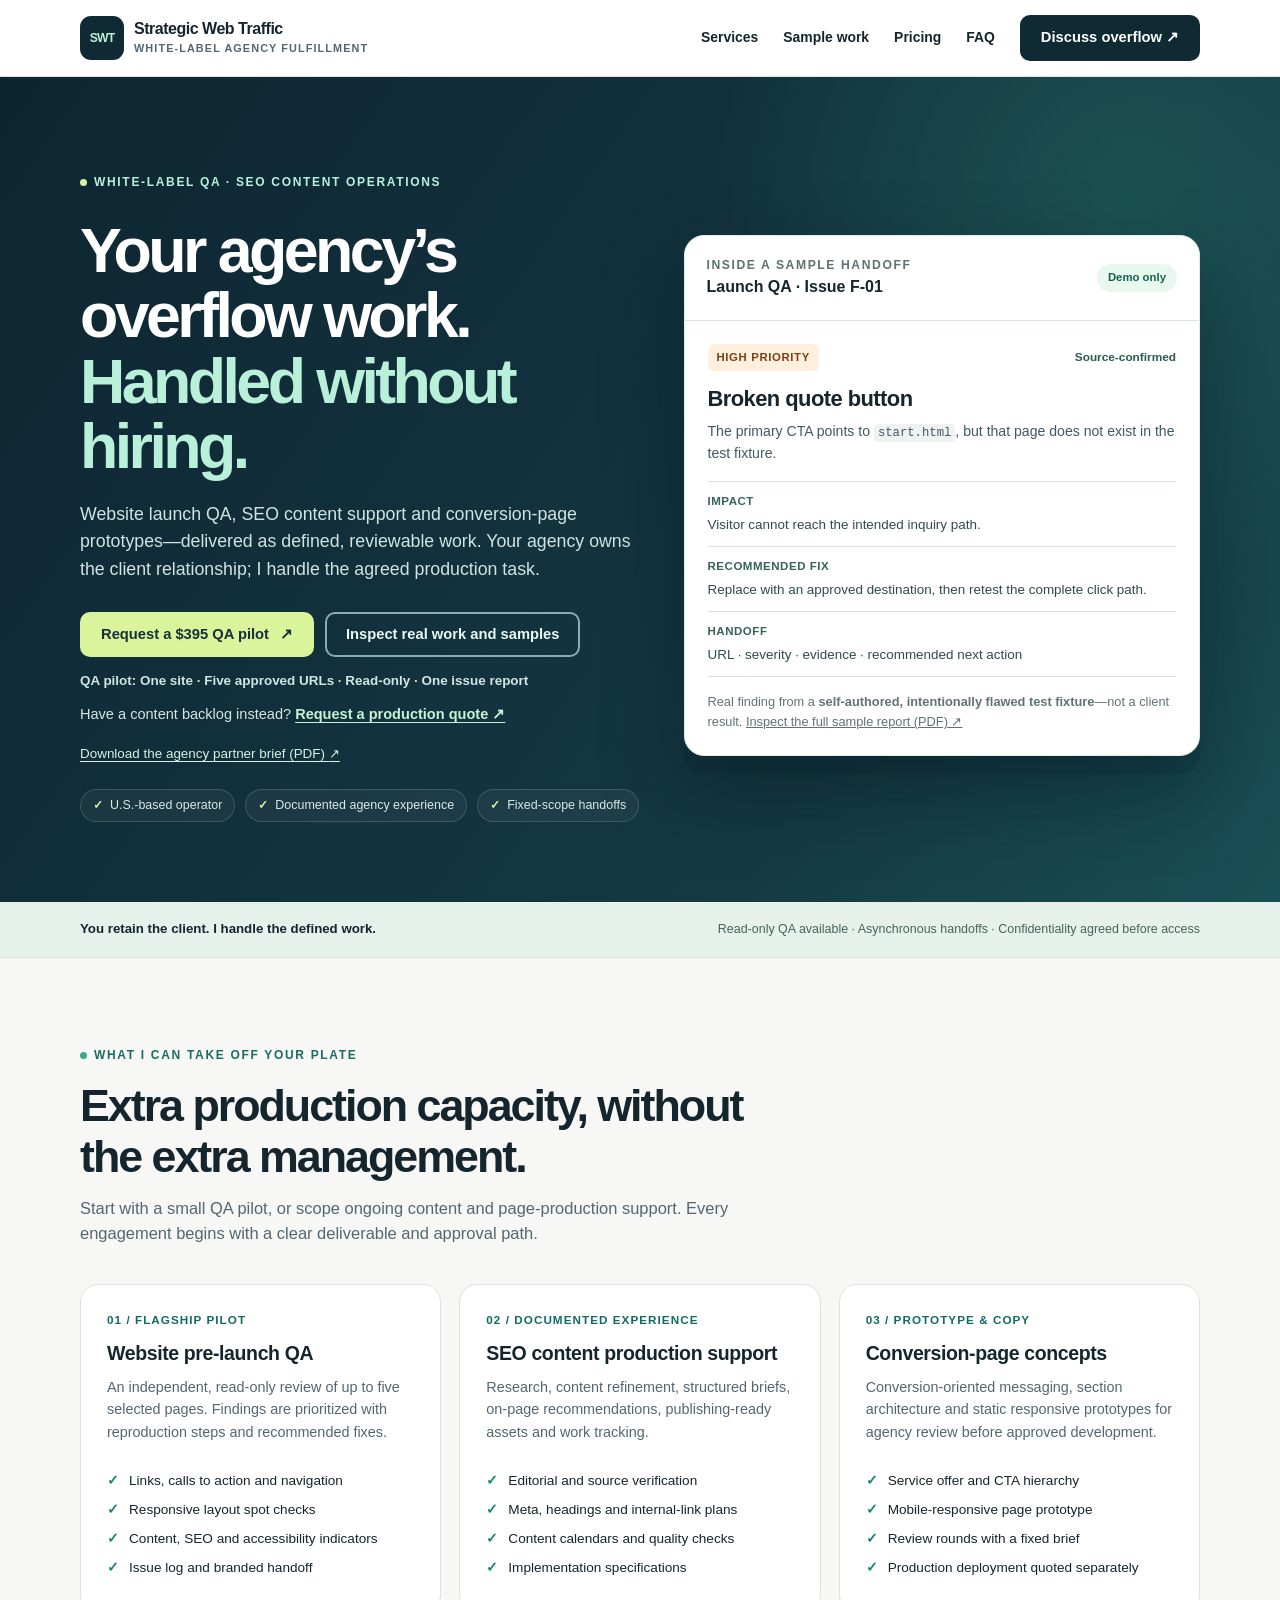
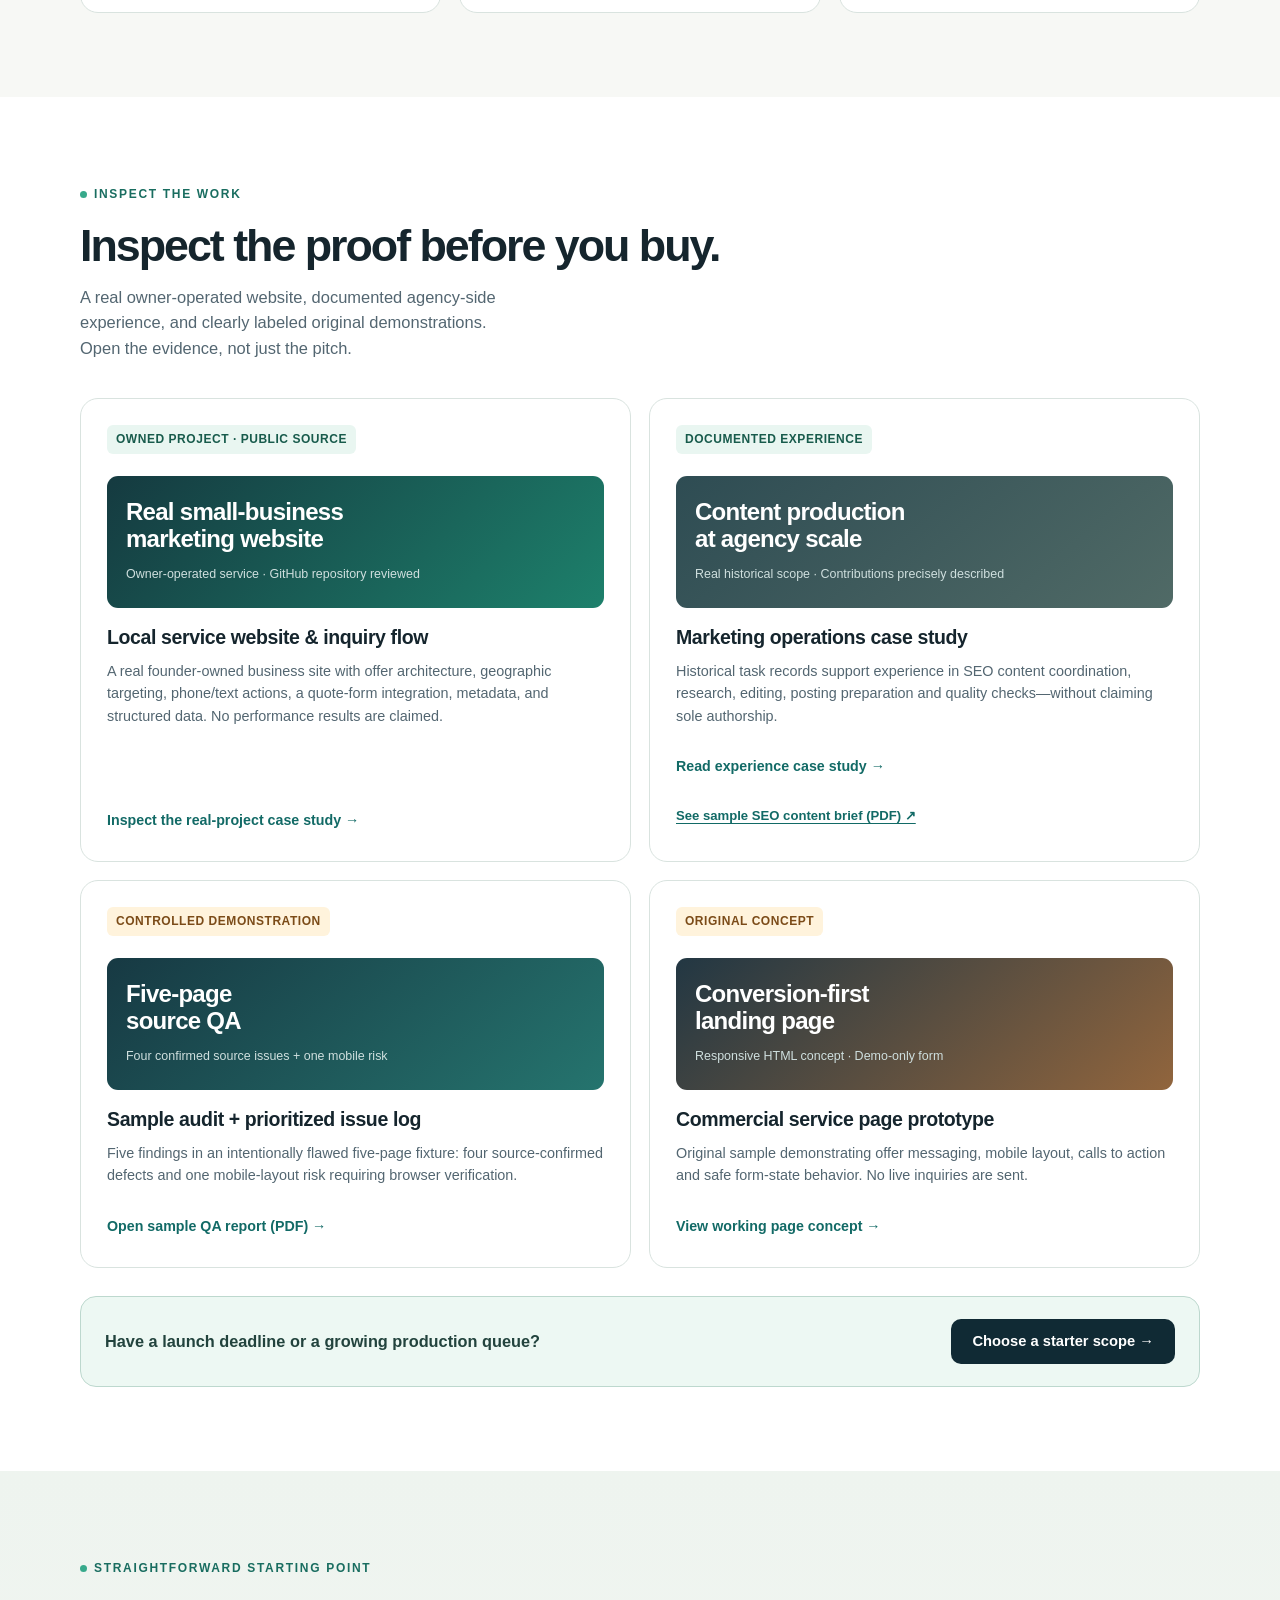
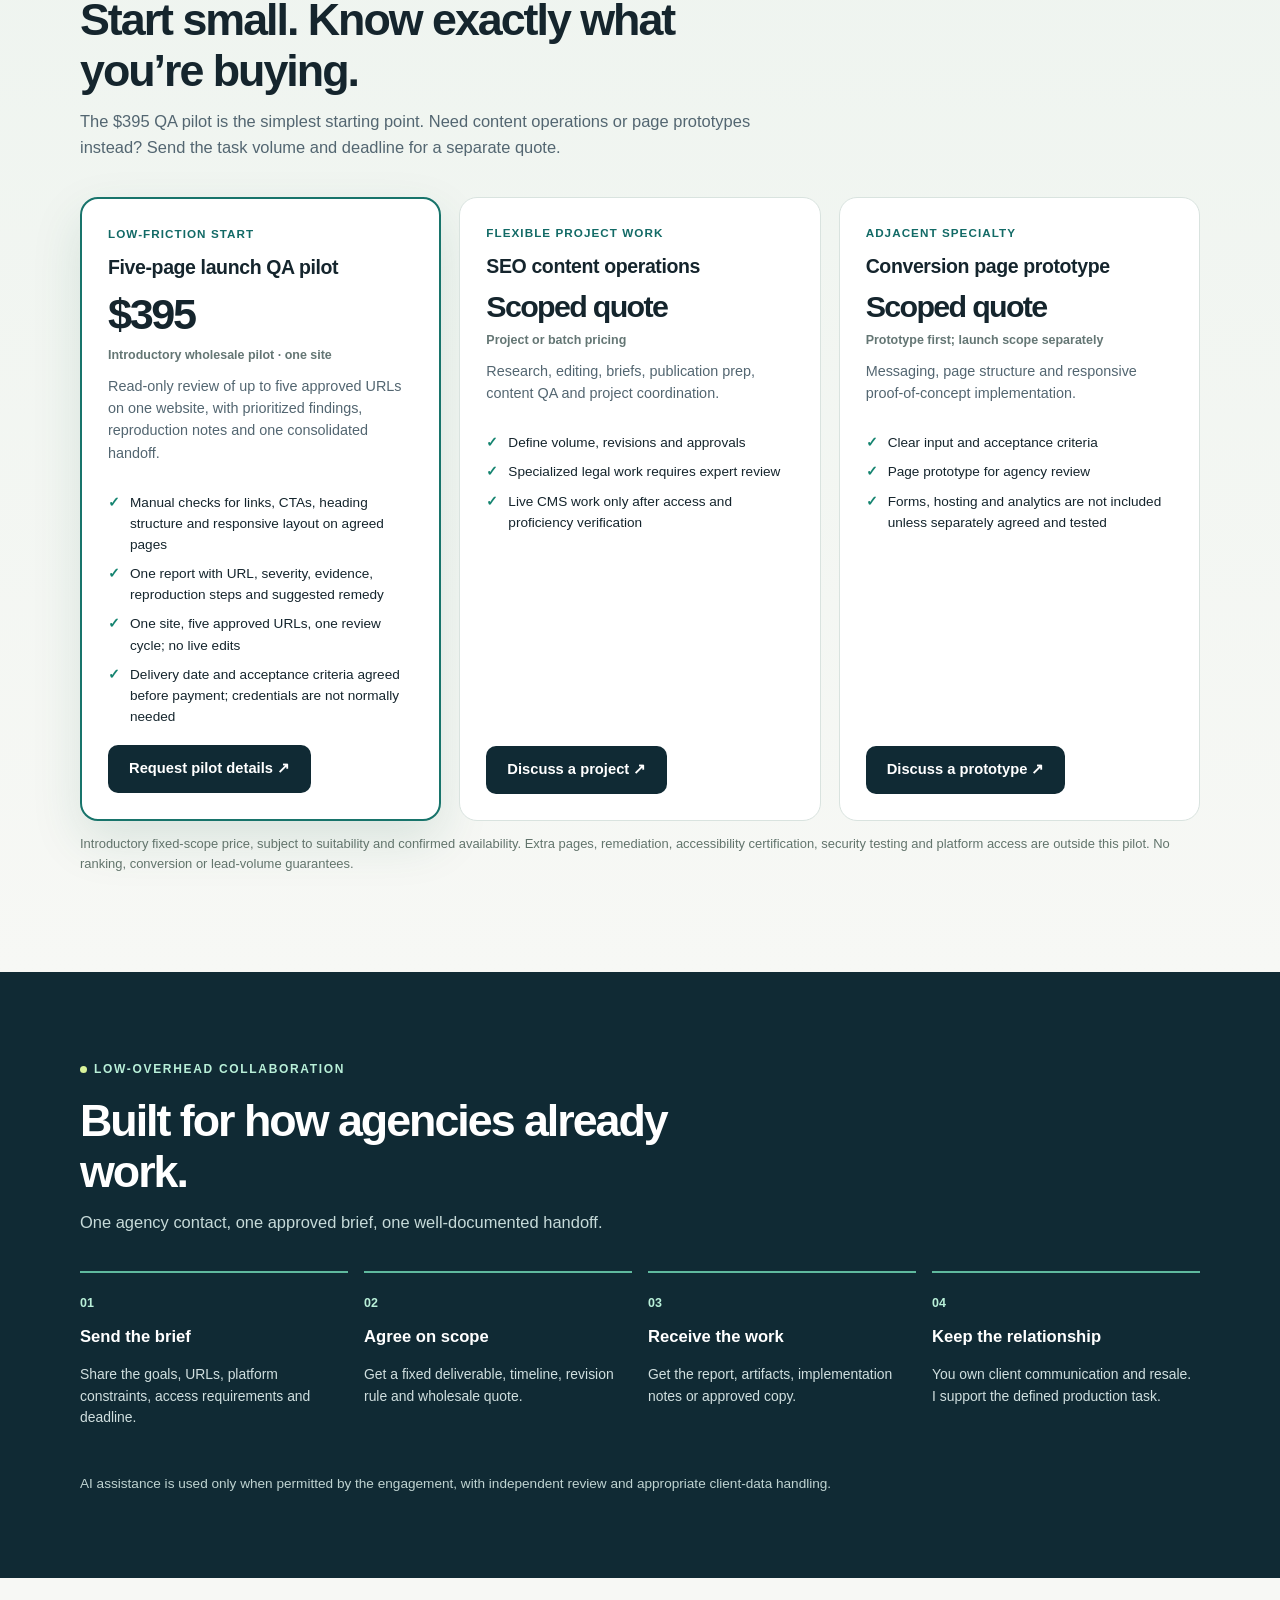
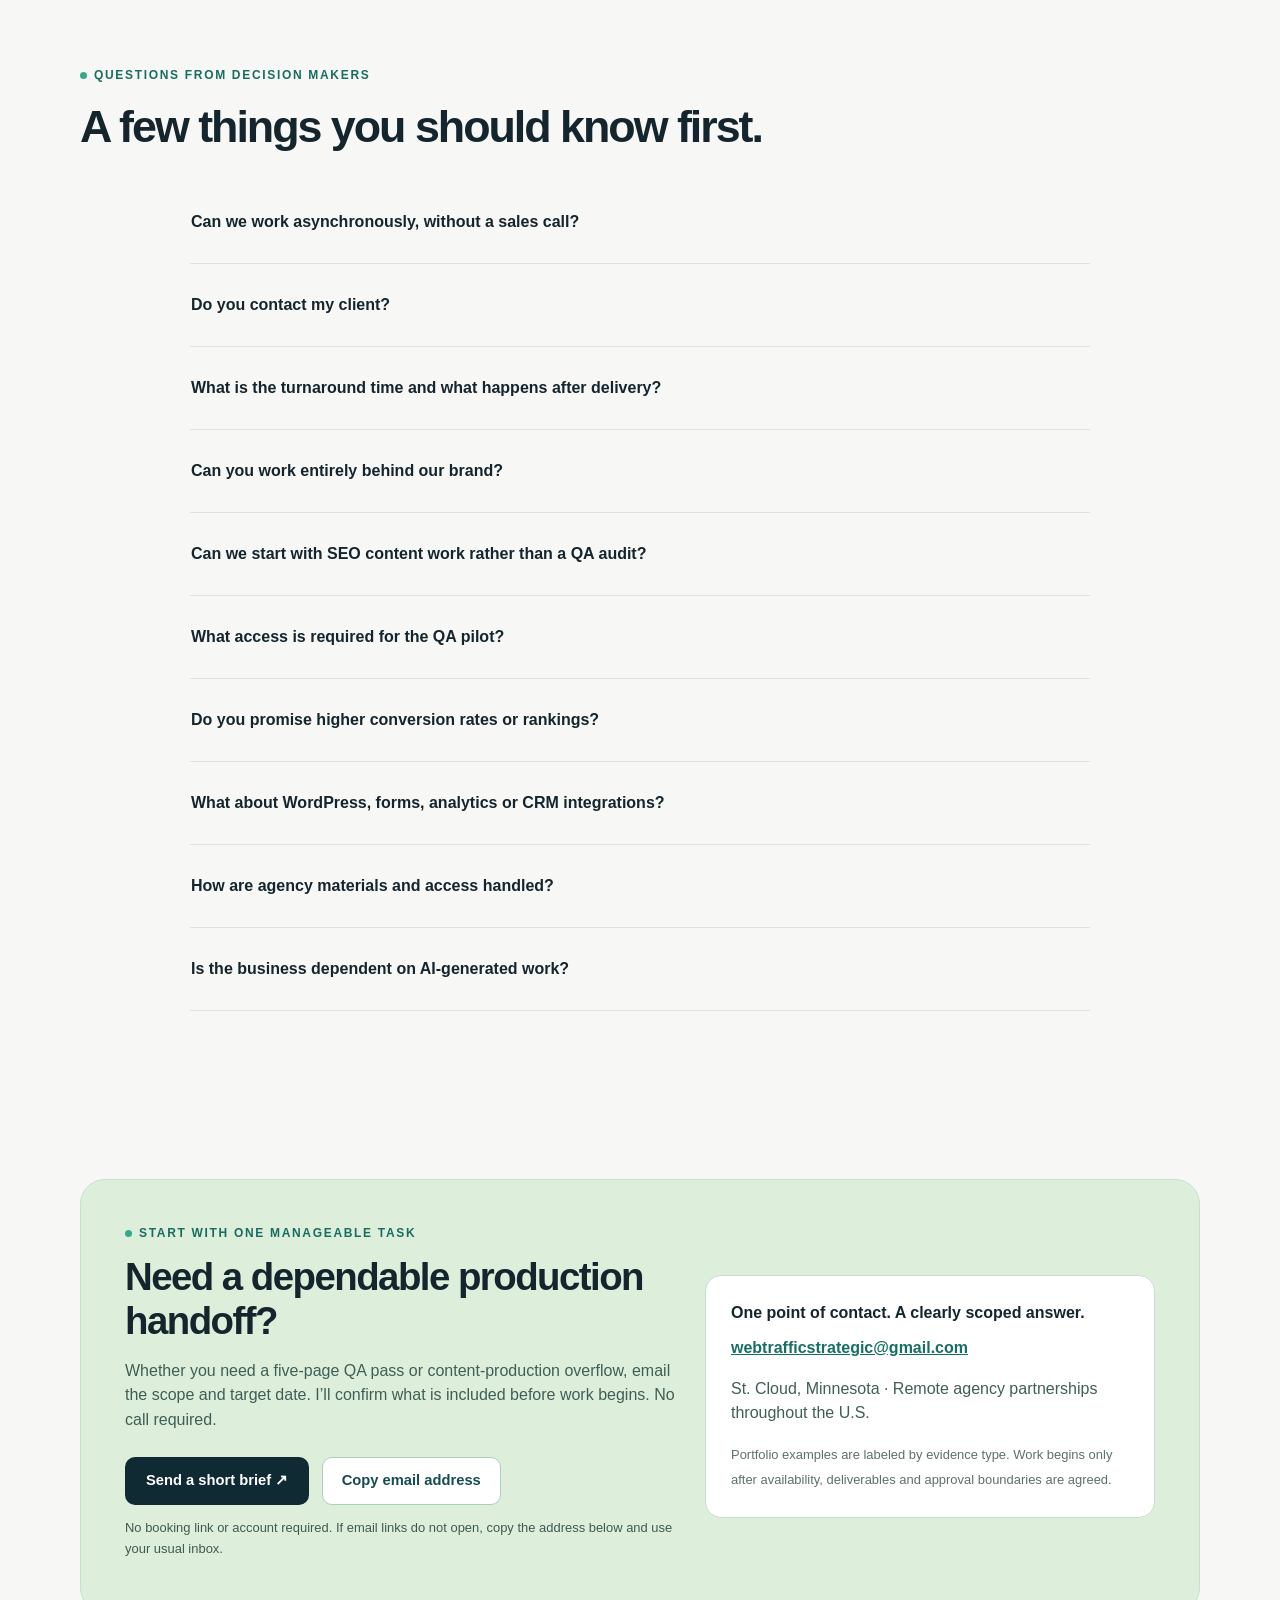
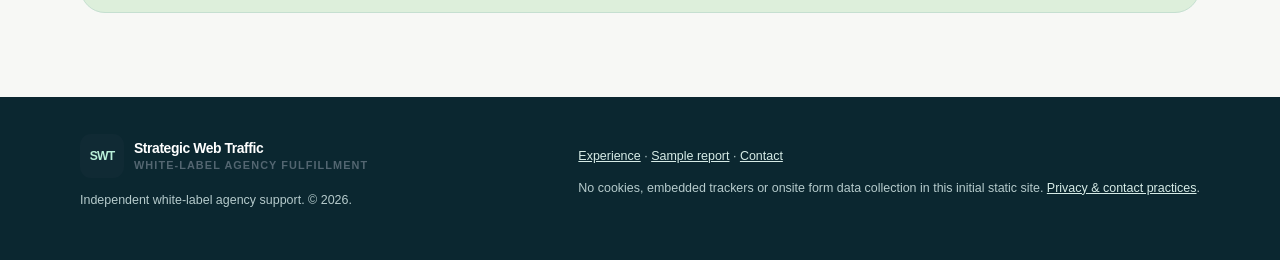
==== commit 52455bbf: "V9: add allowlisted campaign inquiry labels with transparent privacy notice" ====
--- a/index.html
+++ b/index.html
@@ -81,12 +81,16 @@
 (function () {
   'use strict';
   try {
-    if (new URLSearchParams(window.location.search).get('src') !== 'qr') return;
+    // Allowlisted source labels only; no cookies, storage, pixels, or network sends.
+    var labels = {qr:'QR card', email:'agency email', referral:'referral', linkedin:'LinkedIn'};
+    var key = new URLSearchParams(window.location.search).get('src');
+    if (!Object.prototype.hasOwnProperty.call(labels, key)) return;
+    var label = '\n\nSource: Strategic Web Traffic / ' + labels[key];
     document.querySelectorAll('a[href^="mailto:"]').forEach(function (link) {
       var url = new URL(link.href);
       var original = url.searchParams.get('body') || '';
-      if (original.indexOf('Source: Strategic Web Traffic QR') !== -1) return;
-      url.searchParams.set('body', original + '\n\nSource: Strategic Web Traffic QR');
+      if (original.indexOf('Source: Strategic Web Traffic /') !== -1) return;
+      url.searchParams.set('body', original + label);
       link.href = url.toString();
     });
   } catch (_) { /* Mailto CTAs stay functional even if URL parsing fails. */ }
--- a/assets/styles.css
+++ b/assets/styles.css
@@ -23,7 +23,7 @@
 .contact-panel .copy-button:focus-visible{outline:3px solid #166c62;outline-offset:4px}
 @media(max-width:690px){.contact-panel .copy-button{display:block;margin:12px 0 0;width:100%}.contact-panel a.btn{width:100%}}
 
-/* Prelaunch review v8: compact proof-to-offer path, readable microcopy, lower paint cost. */
+/* Phase 8: evidence-to-offer path, small-text legibility and reduced painting cost. */
 .dash{transform:none}
 .dash-head small{font-size:.76rem}
 .metric span{font-size:.78rem}
@@ -38,9 +38,38 @@
 .after-proof-cta .btn{flex-shrink:0}
 .secondary-link{padding-top:6px!important;font-size:.82rem!important;text-decoration:underline!important;text-underline-offset:3px}
 .copy-button[hidden]{display:none!important}
+/* Visible keyboard focus and touch-friendly links in portfolio proof. */
 .sample .textlink{display:inline-flex;align-items:center;min-height:38px;line-height:1.35}
 @media(max-width:690px){.after-proof-cta{align-items:stretch;flex-direction:column;padding:22px 19px}.after-proof-cta .btn{width:100%}}
-
 /* Contrast correction for small informational text (WCAG AA target). */
 .metric span{color:#526562}
 .contact-panel .micro{color:#405951}
+
+/* V9: buyer clarity, evidence-first handoff, mobile readability */
+.hero-inner{grid-template-columns:1.04fr .96fr;gap:44px}
+.hero h1{font-size:clamp(2.55rem,4.9vw,4.45rem);max-width:720px}
+.hero .lead{max-width:610px}
+.hero-alt{margin:12px 0 0;font-size:.91rem;color:#d7e6e2}
+.hero-alt a{color:#c6f5d4;font-weight:800;text-underline-offset:3px}
+.hero-alt a:hover{text-decoration-thickness:2px}
+.trust{margin-top:24px}
+.finding-top{display:flex;align-items:center;justify-content:space-between;gap:9px;flex-wrap:wrap}
+.severity{font-size:.71rem;letter-spacing:.055em;font-weight:900;background:#fff0dd;color:#7c3f14;padding:5px 9px;border-radius:6px}
+.evidence{font-size:.74rem;font-weight:750;color:#285c53}
+.finding-title{font-size:1.37rem;line-height:1.2;margin:15px 0 8px;letter-spacing:-.025em}
+.finding-copy{font-size:.88rem;color:#415962;line-height:1.55;margin:0 0 17px}
+.finding-copy code{font-size:.87em;background:#eef2f0;border-radius:4px;padding:2px 4px}
+.finding-list{margin:0;display:grid;gap:0;border-top:1px solid var(--line)}
+.finding-list>div{padding:11px 0;border-bottom:1px solid var(--line)}
+.finding-list dt{font-size:.72rem;font-weight:850;letter-spacing:.045em;text-transform:uppercase;color:#356458}
+.finding-list dd{font-size:.84rem;line-height:1.48;margin:4px 0 0;color:#304a4c}
+.dash-note{font-size:.8rem;line-height:1.58}
+.sample a.textlink{min-height:44px;max-width:100%;overflow-wrap:anywhere}
+.sample-mini{min-height:132px}
+.price-card ul{margin-top:10px}
+.price-card li{line-height:1.55}
+.price-card .btn{min-height:48px}
+.faq-list summary{min-height:44px;display:flex;align-items:center;line-height:1.4}
+.contact-panel a.btn,.contact-panel button.btn{min-height:48px}
+@media(max-width:970px){.hero-inner{grid-template-columns:1fr;gap:30px}}
+@media(max-width:690px){.hero-inner{padding:45px 0 52px}.hero h1{font-size:clamp(2.3rem,9.1vw,3.4rem);margin:18px 0 16px}.hero .lead{line-height:1.55}.hero-actions{margin-top:24px}.hero-alt{font-size:.9rem}.trust{margin-top:22px}.dash-body{padding:18px}.sample-mini{min-height:110px}}
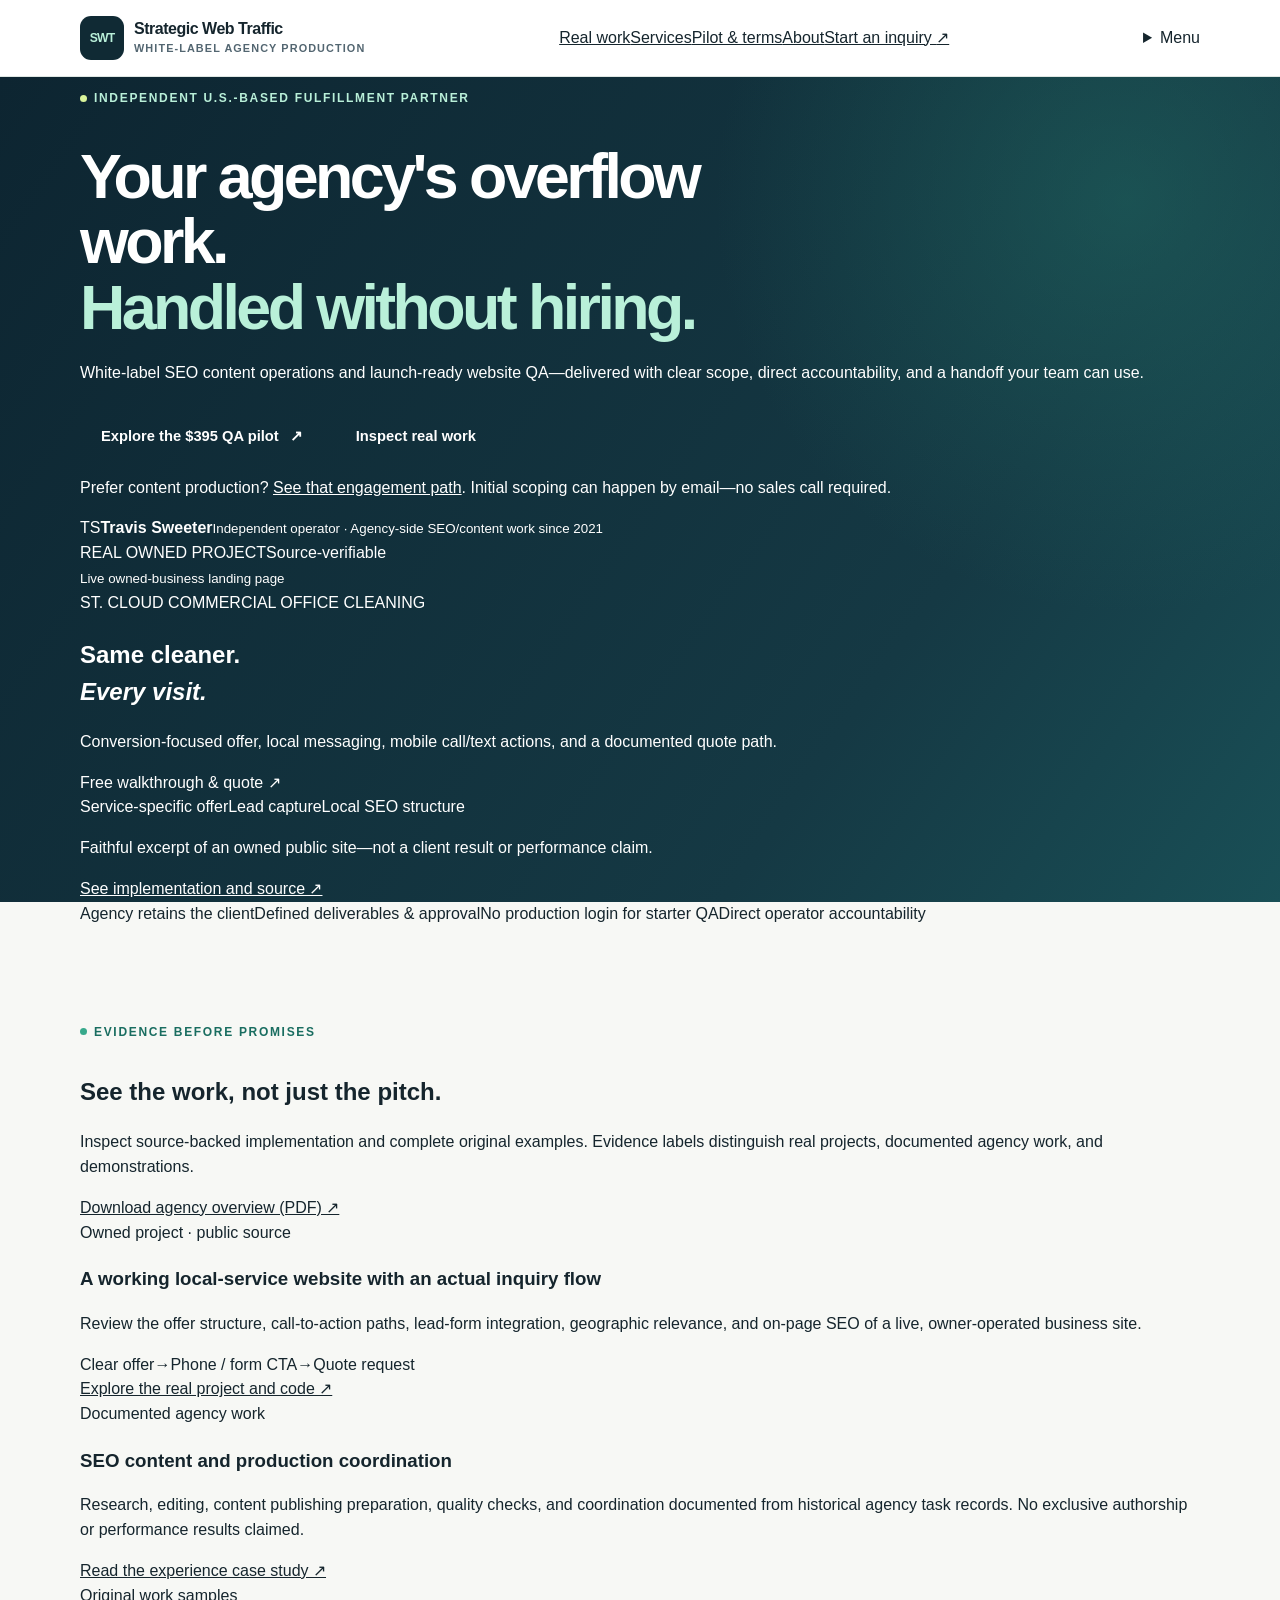
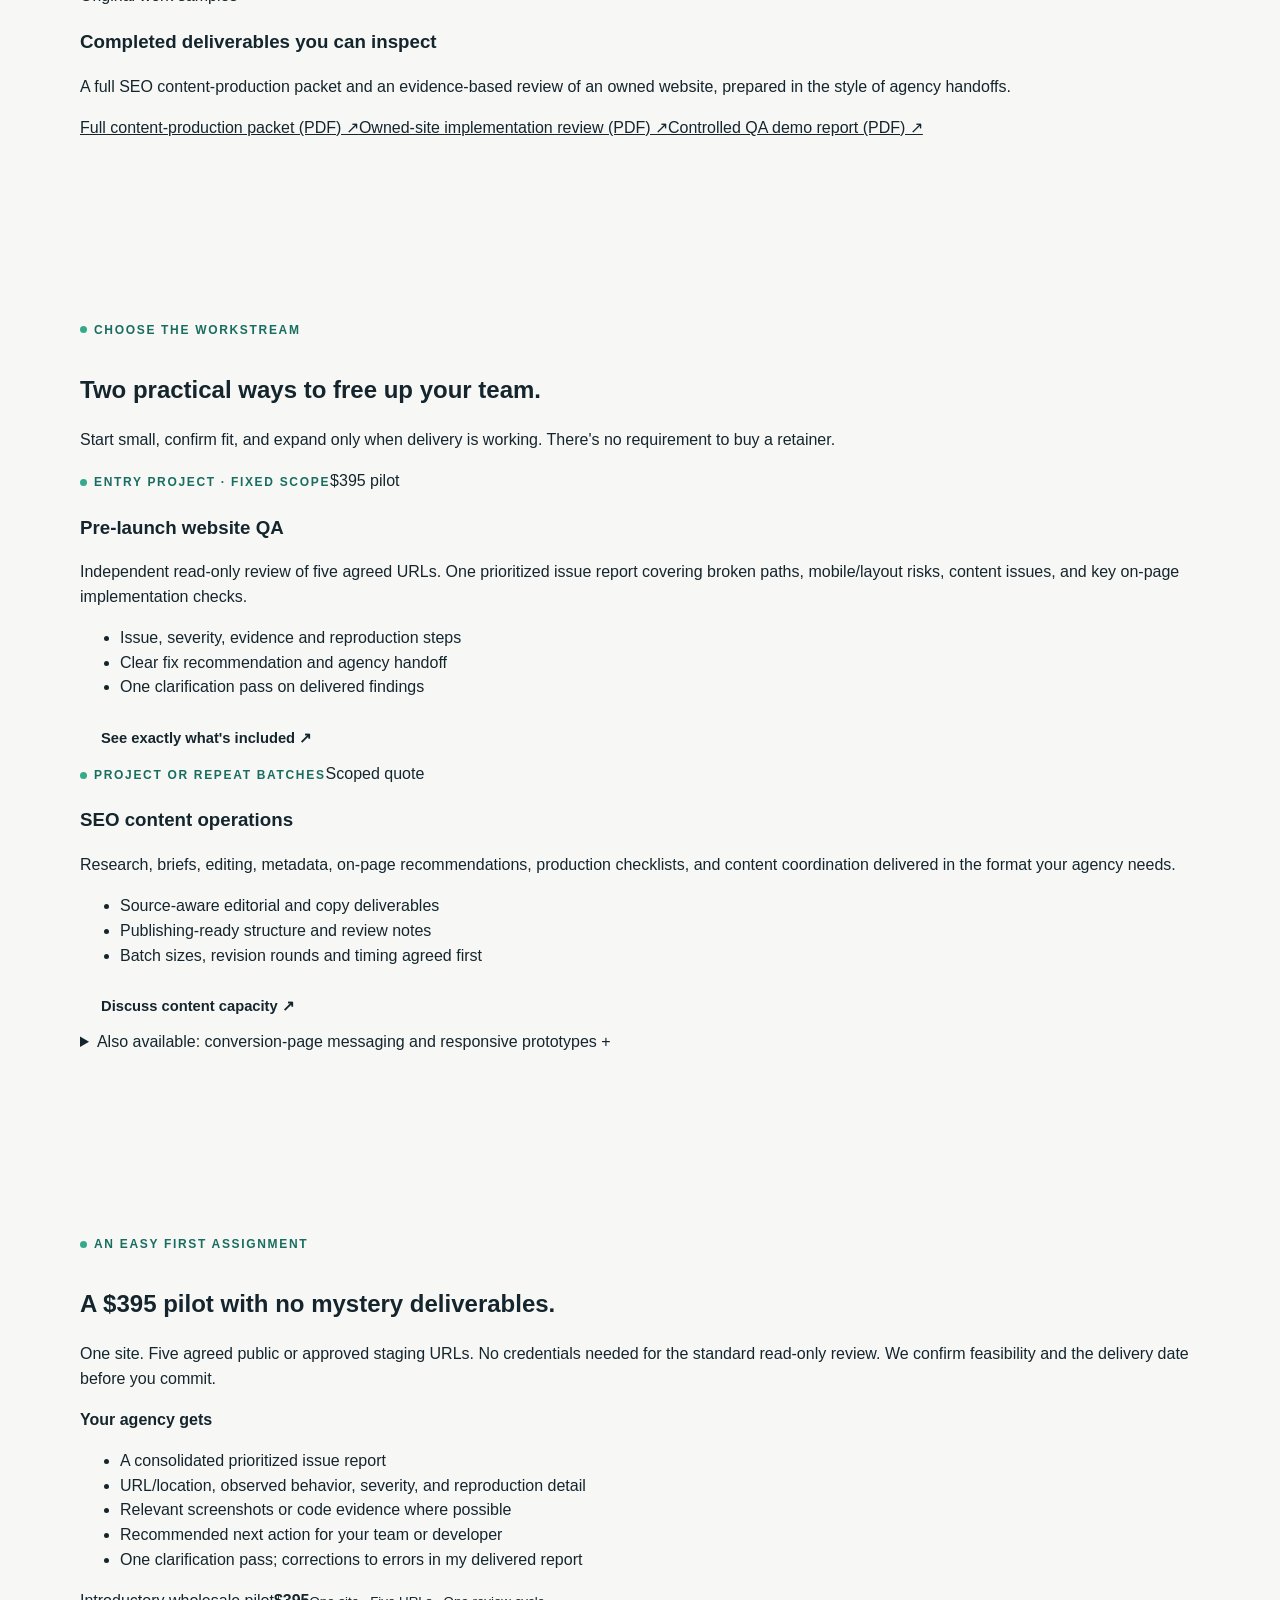
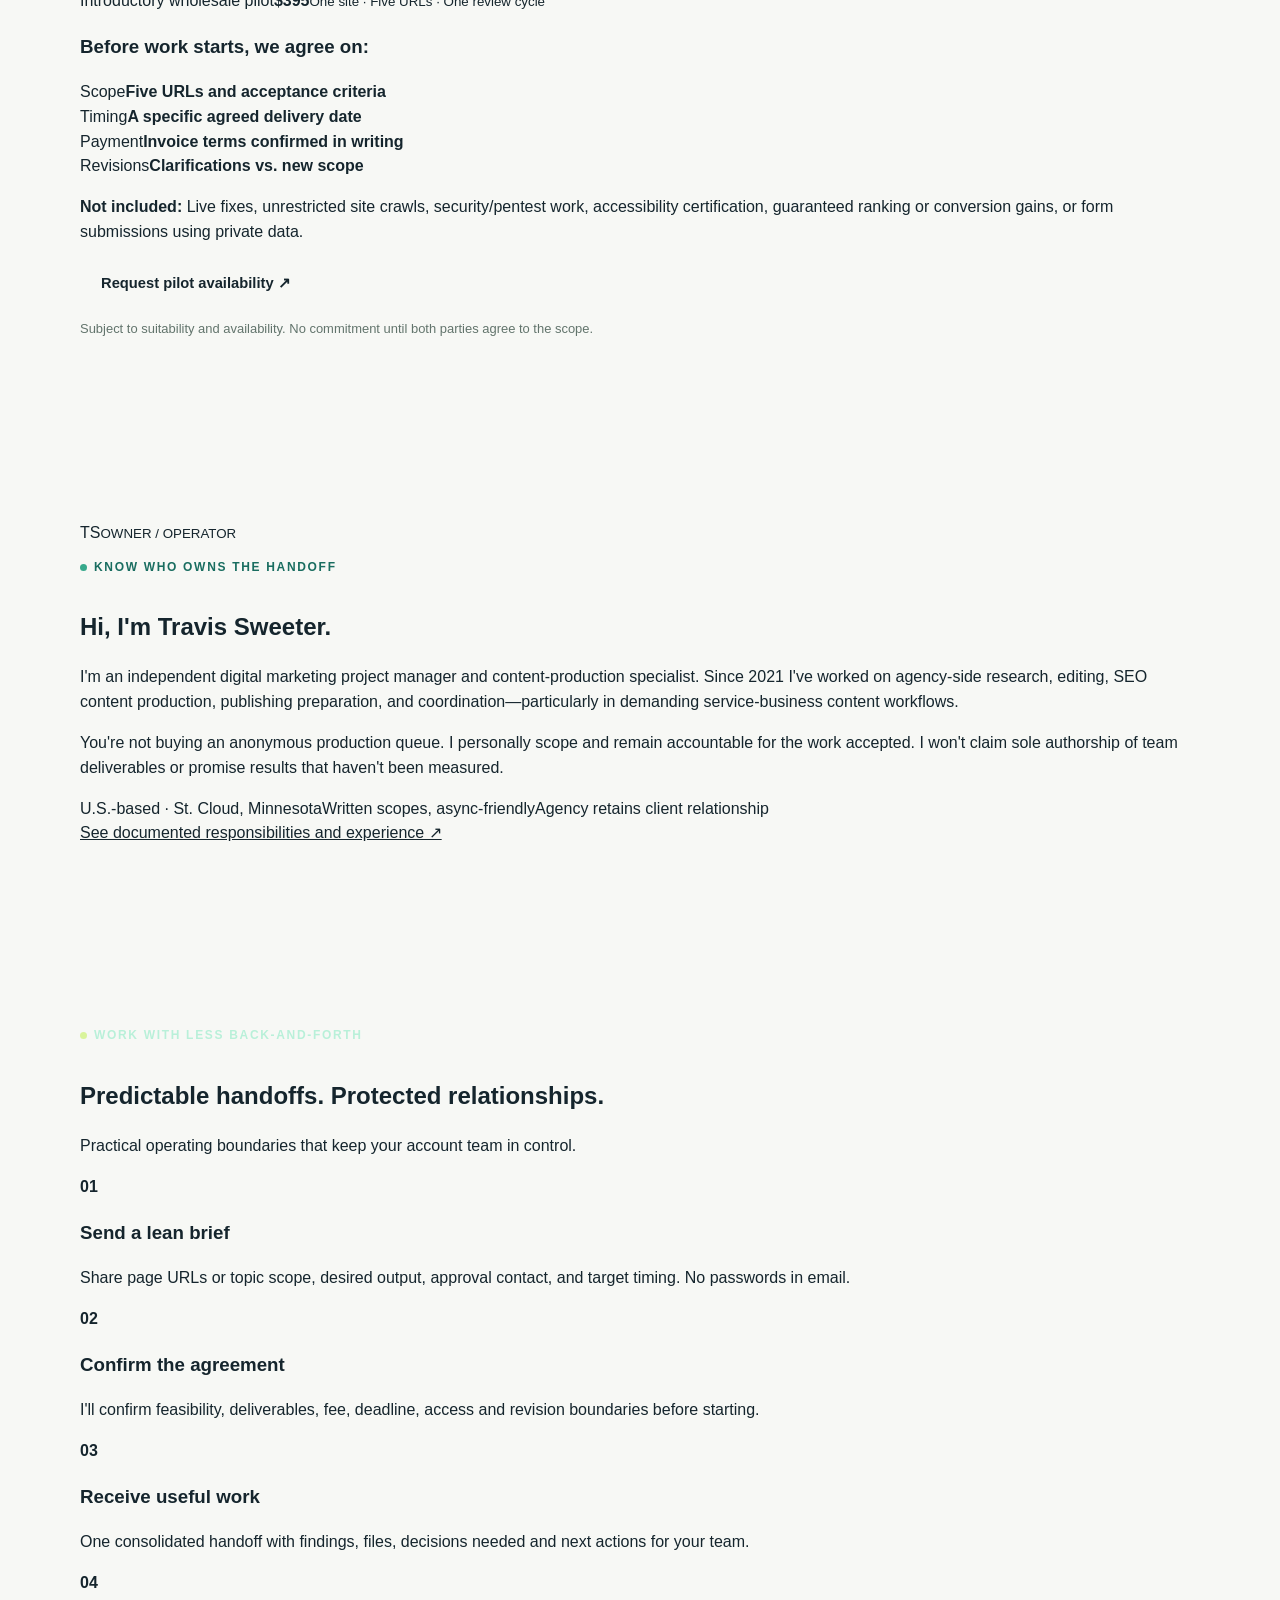
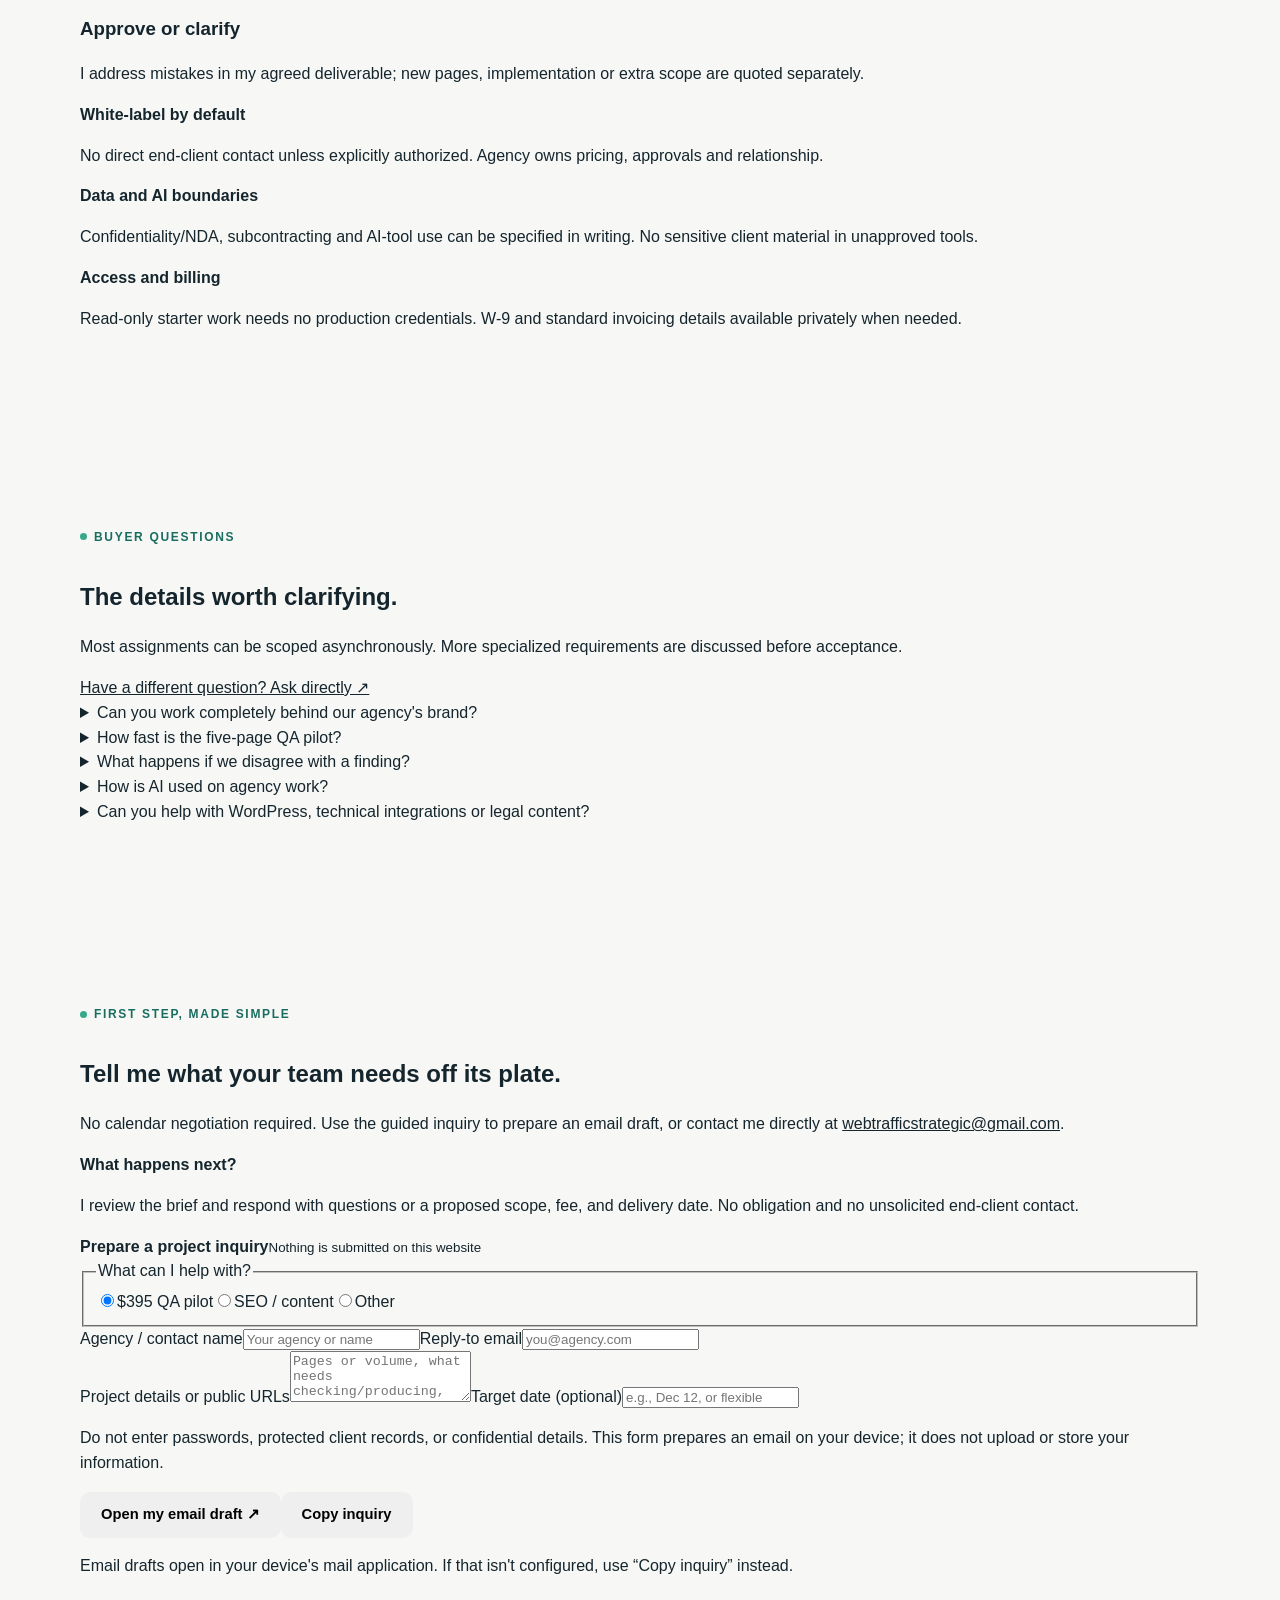
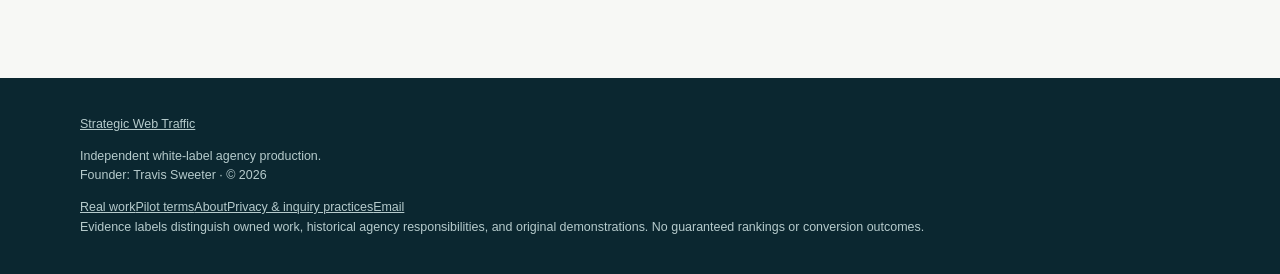
==== commit 89baeb00: "V10: evidence-first homepage, founder accountability, clearer offers and guided email inquiry" ====
--- a/index.html
+++ b/index.html
@@ -1,102 +1,70 @@
-<!DOCTYPE html>
-
+<!doctype html>
 <html lang="en">
 <head>
-<meta charset="utf-8"/>
-<meta content="width=device-width, initial-scale=1" name="viewport"/>
-<meta content="light" name="color-scheme"/>
-<meta content="index,follow,max-image-preview:large" name="robots"/>
-<meta content="#102a34" name="theme-color"/><link href="assets/favicon.svg" rel="icon" type="image/svg+xml"/>
-<meta content="White-label website QA and SEO content operations for marketing agencies. Start with a $395 five-page launch QA pilot or request scoped production support." name="description"/>
-<meta content="website" property="og:type"/>
-<meta content="Strategic Web Traffic" property="og:site_name"/>
-<meta content="Strategic Web Traffic | White-Label QA &amp; SEO Production" property="og:title"/>
-<meta content="Reliable overflow support for agencies: website QA, SEO content operations and scoped page prototypes. Five-page QA pilot: $395." property="og:description"/>
-<meta content="summary_large_image" name="twitter:card"/>
-<meta content="https://gittyyuppenterprises.github.io/strategic-web-traffic/assets/social-preview.png" property="og:image"/>
-<meta content="1200" property="og:image:width"/><meta content="630" property="og:image:height"/>
-<meta content="Strategic Web Traffic — white-label QA and SEO content operations for agencies" property="og:image:alt"/>
-<title>White-Label Web QA &amp; SEO Content Support | Strategic Web Traffic</title>
-<link href="assets/styles.css" rel="stylesheet"/>
-<script type="application/ld+json">{"@context":"https://schema.org","@type":"Organization","name":"Strategic Web Traffic","email":"webtrafficstrategic@gmail.com","description":"White-label website QA, SEO content operations, and scoped conversion-page prototypes for marketing agencies.","areaServed":"United States","address":{"@type":"PostalAddress","addressLocality":"St. Cloud","addressRegion":"MN","addressCountry":"US"},"url":"https://gittyyuppenterprises.github.io/strategic-web-traffic/"}</script>
-<link href="https://gittyyuppenterprises.github.io/strategic-web-traffic/" rel="canonical"/><meta content="https://gittyyuppenterprises.github.io/strategic-web-traffic/" property="og:url"/></head>
+<meta charset="utf-8">
+<meta name="viewport" content="width=device-width, initial-scale=1">
+<meta name="color-scheme" content="light">
+<meta name="theme-color" content="#102a34">
+<meta name="robots" content="index,follow,max-image-preview:large">
+<title>White-Label SEO Content & Website QA for Agencies | Strategic Web Traffic</title>
+<meta name="description" content="Reliable white-label SEO content operations and website launch QA for agencies. Meet the operator, inspect real work, and start with a scoped $395 five-page QA pilot.">
+<link rel="canonical" href="https://gittyyuppenterprises.github.io/strategic-web-traffic/">
+<link rel="icon" href="assets/favicon.svg" type="image/svg+xml">
+<link rel="stylesheet" href="assets/styles.css">
+<meta property="og:type" content="website"><meta property="og:site_name" content="Strategic Web Traffic">
+<meta property="og:title" content="Strategic Web Traffic | Dependable White-Label Agency Fulfillment">
+<meta property="og:description" content="Real agency-side experience, inspectable work, and clear fulfillment terms. Website QA and SEO content support without additional headcount.">
+<meta property="og:url" content="https://gittyyuppenterprises.github.io/strategic-web-traffic/">
+<meta property="og:image" content="https://gittyyuppenterprises.github.io/strategic-web-traffic/assets/social-preview.png">
+<meta property="og:image:width" content="1200"><meta property="og:image:height" content="630"><meta property="og:image:alt" content="Strategic Web Traffic — white-label agency fulfillment">
+<meta name="twitter:card" content="summary_large_image">
+<script type="application/ld+json">{"@context":"https://schema.org","@type":"ProfessionalService","@id":"https://gittyyuppenterprises.github.io/strategic-web-traffic/#business","name":"Strategic Web Traffic","url":"https://gittyyuppenterprises.github.io/strategic-web-traffic/","email":"webtrafficstrategic@gmail.com","description":"Independent white-label SEO content production and website launch quality assurance for agencies.","founder":{"@type":"Person","name":"Travis Sweeter"},"areaServed":{"@type":"Country","name":"United States"},"serviceType":["White-label SEO content operations","Website launch quality assurance","Conversion-page prototyping"]}</script>
+</head>
 <body>
 <a class="skip" href="#main">Skip to content</a>
-<header class="site-nav"><div class="wrap nav-inner">
-<a aria-label="Strategic Web Traffic home" class="brand" href="./"><span aria-hidden="true" class="logo">SWT</span><span>Strategic Web Traffic<small>White-label agency fulfillment</small></span></a>
-<nav aria-label="Primary navigation" class="nav-links"><a href="#services">Services</a><a href="#work">Sample work</a><a href="#pricing">Pricing</a><a href="#faq">FAQ</a><a class="btn dark" href="#contact">Discuss overflow ↗</a></nav>
+<header class="site-nav" id="top"><div class="wrap nav-inner">
+  <a class="brand" href="./" aria-label="Strategic Web Traffic — homepage"><span class="logo" aria-hidden="true">SWT</span><span>Strategic Web Traffic<small>White-label agency production</small></span></a>
+  <nav class="nav-desktop" aria-label="Main navigation"><a href="#proof">Real work</a><a href="#services">Services</a><a href="#pilot">Pilot &amp; terms</a><a href="#operator">About</a><a class="nav-cta" href="#contact">Start an inquiry <span aria-hidden="true">↗</span></a></nav>
+  <details class="mobile-menu" id="mobile-menu"><summary aria-label="Open site navigation"><span class="menu-label">Menu</span><span class="menu-lines" aria-hidden="true"><i></i><i></i><i></i></span></summary><nav aria-label="Mobile navigation"><a href="#proof">Real work &amp; portfolio</a><a href="#services">Services</a><a href="#pilot">Pilot &amp; terms</a><a href="#operator">Who does the work</a><a href="#process">How it works</a><a href="#faq">FAQ</a><a class="nav-cta" href="#contact">Start an inquiry ↗</a></nav></details>
 </div></header>
 <main id="main">
-<section aria-labelledby="hero-heading" class="hero"><div class="wrap hero-inner"><div>
-<span class="eyebrow light">White-label QA · SEO content operations</span>
-<h1 id="hero-heading">Your agency’s overflow work.<br/><em>Handled without hiring.</em></h1>
-<p class="lead">Website launch QA, SEO content support and conversion-page prototypes—delivered as defined, reviewable work. Your agency owns the client relationship; I handle the agreed production task.</p>
-<div class="hero-actions"><a aria-label="Request a five-page quality-assurance pilot by email" class="btn primary" href="mailto:webtrafficstrategic@gmail.com?subject=Five-page%20agency%20QA%20pilot&amp;body=Agency%20name%3A%0AWebsite%20or%20staging%20URL%3A%0AFive%20pages%20to%20review%3A%0ATarget%20date%3A%0A">Request a $395 QA pilot <span aria-hidden="true">↗</span></a><a class="btn outline" href="#work">Inspect real work and samples</a></div><p class="hero-terms"><strong>QA pilot:</strong> One site · Five approved URLs · Read-only · One issue report</p>
-<p class="hero-alt">Have a content backlog instead? <a href="mailto:webtrafficstrategic@gmail.com?subject=SEO%20content%20production%20inquiry&amp;body=Agency%3A%0AProject%20type%3A%0AVolume%20and%20deadline%3A%0AApproval%20requirements%3A%0A">Request a production quote ↗</a></p><p class="hero-brief"><a href="reports/strategic-web-traffic-agency-overview.pdf">Download the agency partner brief (PDF) <span aria-hidden="true">↗</span></a></p>
-<ul class="trust"><li>U.S.-based operator</li><li>Documented agency experience</li><li>Fixed-scope handoffs</li></ul>
-</div><div aria-label="Excerpt from a controlled demonstration website QA report" class="dash">
-<div class="dash-head"><div><small>Inside a sample handoff</small><strong>Launch QA · Issue F-01</strong></div><span class="status-dot">Demo only</span></div>
-<div class="dash-body"><div class="finding-top"><span class="severity">HIGH PRIORITY</span><span class="evidence">Source-confirmed</span></div>
-<h2 class="finding-title">Broken quote button</h2><p class="finding-copy">The primary CTA points to <code>start.html</code>, but that page does not exist in the test fixture.</p>
-<dl class="finding-list"><div><dt>Impact</dt><dd>Visitor cannot reach the intended inquiry path.</dd></div><div><dt>Recommended fix</dt><dd>Replace with an approved destination, then retest the complete click path.</dd></div><div><dt>Handoff</dt><dd>URL · severity · evidence · recommended next action</dd></div></dl>
-<p class="dash-note">Real finding from a <strong>self-authored, intentionally flawed test fixture</strong>—not a client result. <a href="reports/sample-qa-report.pdf">Inspect the full sample report (PDF) ↗</a></p></div></div></div></section>
-<div class="proof-strip"><div class="wrap"><strong>You retain the client. I handle the defined work.</strong><span>Read-only QA available · Asynchronous handoffs · Confidentiality agreed before access</span></div></div>
-<section aria-labelledby="services-head" class="section" id="services"><div class="wrap"><div class="intro"><span class="eyebrow">What I can take off your plate</span><h2 id="services-head">Extra production capacity, without the extra management.</h2><p>Start with a small QA pilot, or scope ongoing content and page-production support. Every engagement begins with a clear deliverable and approval path.</p></div>
-<div class="grid3">
-<article class="service"><span class="num">01 / FLAGSHIP PILOT</span><h3>Website pre-launch QA</h3><p>An independent, read-only review of up to five selected pages. Findings are prioritized with reproduction steps and recommended fixes.</p><ul><li>Links, calls to action and navigation</li><li>Responsive layout spot checks</li><li>Content, SEO and accessibility indicators</li><li>Issue log and branded handoff</li></ul></article>
-<article class="service"><span class="num">02 / DOCUMENTED EXPERIENCE</span><h3>SEO content production support</h3><p>Research, content refinement, structured briefs, on-page recommendations, publishing-ready assets and work tracking.</p><ul><li>Editorial and source verification</li><li>Meta, headings and internal-link plans</li><li>Content calendars and quality checks</li><li>Implementation specifications</li></ul></article>
-<article class="service"><span class="num">03 / PROTOTYPE &amp; COPY</span><h3>Conversion-page concepts</h3><p>Conversion-oriented messaging, section architecture and static responsive prototypes for agency review before approved development.</p><ul><li>Service offer and CTA hierarchy</li><li>Mobile-responsive page prototype</li><li>Review rounds with a fixed brief</li><li>Production deployment quoted separately</li></ul></article>
+<section class="hero" aria-labelledby="hero-heading"><div class="wrap hero-layout">
+  <div class="hero-copy"><p class="eyebrow light">Independent U.S.-based fulfillment partner</p><h1 id="hero-heading">Your agency's overflow work.<br><em>Handled without hiring.</em></h1><p class="hero-lead">White-label SEO content operations and launch-ready website QA—delivered with clear scope, direct accountability, and a handoff your team can use.</p>
+  <div class="hero-actions"><a class="btn btn-primary" href="#pilot">Explore the $395 QA pilot <span aria-hidden="true">↗</span></a><a class="btn btn-outline" href="#proof">Inspect real work</a></div>
+  <p class="hero-subtext">Prefer content production? <a href="#services">See that engagement path</a>. Initial scoping can happen by email—no sales call required.</p>
+  <div class="hero-person"><span class="avatar-initials" aria-hidden="true">TS</span><span><strong>Travis Sweeter</strong><small>Independent operator · Agency-side SEO/content work since 2021</small></span></div>
+  </div>
+  <aside class="live-proof" aria-label="Real website implementation proof"><div class="proof-topline"><span class="signal"><i></i> REAL OWNED PROJECT</span><span>Source-verifiable</span></div><div class="browser-chrome" aria-hidden="true"><span><i></i><i></i><i></i></span><small>Live owned-business landing page</small></div>
+  <div class="live-sample"><span class="sample-eyebrow">ST. CLOUD COMMERCIAL OFFICE CLEANING</span><h2>Same cleaner.<br><em>Every visit.</em></h2><p>Conversion-focused offer, local messaging, mobile call/text actions, and a documented quote path.</p><div class="sample-cta">Free walkthrough &amp; quote <span aria-hidden="true">↗</span></div><div class="live-points"><span>Service-specific offer</span><span>Lead capture</span><span>Local SEO structure</span></div></div>
+  <div class="proof-foot"><p>Faithful excerpt of an owned public site—not a client result or performance claim.</p><a href="samples/owned-business-site.html">See implementation and source ↗</a></div></aside>
+</div></section>
+<div class="reassurance"><div class="wrap reassurance-grid"><span>Agency retains the client</span><span>Defined deliverables &amp; approval</span><span>No production login for starter QA</span><span>Direct operator accountability</span></div></div>
+<section class="section proof-section" id="proof" aria-labelledby="proof-heading"><div class="wrap"><div class="section-head-row"><div class="section-intro"><p class="eyebrow">Evidence before promises</p><h2 id="proof-heading">See the work, not just the pitch.</h2><p>Inspect source-backed implementation and complete original examples. Evidence labels distinguish real projects, documented agency work, and demonstrations.</p></div><a class="quiet-link" href="reports/strategic-web-traffic-agency-overview.pdf">Download agency overview (PDF) ↗</a></div>
+<div class="proof-grid">
+<article class="proof-card featured"><span class="label real">Owned project · public source</span><h3>A working local-service website with an actual inquiry flow</h3><p>Review the offer structure, call-to-action paths, lead-form integration, geographic relevance, and on-page SEO of a live, owner-operated business site.</p><div class="mini-flow" aria-label="Site journey: offer, contact path, lead request"><span>Clear offer</span><b aria-hidden="true">→</b><span>Phone / form CTA</span><b aria-hidden="true">→</b><span>Quote request</span></div><a href="samples/owned-business-site.html">Explore the real project and code ↗</a></article>
+<article class="proof-card"><span class="label documented">Documented agency work</span><h3>SEO content and production coordination</h3><p>Research, editing, content publishing preparation, quality checks, and coordination documented from historical agency task records. No exclusive authorship or performance results claimed.</p><a href="samples/operations-case-study.html">Read the experience case study ↗</a></article>
+<article class="proof-card"><span class="label original">Original work samples</span><h3>Completed deliverables you can inspect</h3><p>A full SEO content-production packet and an evidence-based review of an owned website, prepared in the style of agency handoffs.</p><div class="proof-links"><a href="reports/flagship-seo-content-packet.pdf">Full content-production packet (PDF) ↗</a><a href="reports/owned-site-implementation-review.pdf">Owned-site implementation review (PDF) ↗</a><a href="reports/sample-qa-report.pdf">Controlled QA demo report (PDF) ↗</a></div></article>
 </div></div></section>
-<section aria-labelledby="work-head" class="section soft" id="work"><div class="wrap"><div class="section-head"><div class="intro"><span class="eyebrow">Inspect the work</span><h2 id="work-head">Inspect the proof before you buy.</h2><p>A real owner-operated website, documented agency-side experience, and clearly labeled original demonstrations. Open the evidence, not just the pitch.</p></div></div>
-<div class="grid3 work-grid">
-<article class="sample"><span class="tag">Owned project · public source</span><div class="sample-mini owned"><strong>Real small-business<br/>marketing website</strong><span>Owner-operated service · GitHub repository reviewed</span></div><h3>Local service website &amp; inquiry flow</h3><p>A real founder-owned business site with offer architecture, geographic targeting, phone/text actions, a quote-form integration, metadata, and structured data. No performance results are claimed.</p><a class="textlink" href="samples/owned-business-site.html">Inspect the real-project case study →</a></article>
-<article class="sample"><span class="tag">Documented experience</span><div class="sample-mini alt"><strong>Content production<br/>at agency scale</strong><span>Real historical scope · Contributions precisely described</span></div><h3>Marketing operations case study</h3><p>Historical task records support experience in SEO content coordination, research, editing, posting preparation and quality checks—without claiming sole authorship.</p><a class="textlink" href="samples/operations-case-study.html">Read experience case study →</a><a class="textlink secondary-link" href="reports/sample-content-production-brief.pdf">See sample SEO content brief (PDF) ↗</a></article>
-<article class="sample"><span class="tag demo-tag">Controlled demonstration</span><div class="sample-mini"><strong>Five-page<br/>source QA</strong><span>Four confirmed source issues + one mobile risk</span></div><h3>Sample audit + prioritized issue log</h3><p>Five findings in an intentionally flawed five-page fixture: four source-confirmed defects and one mobile-layout risk requiring browser verification.</p><a class="textlink" href="reports/sample-qa-report.pdf">Open sample QA report (PDF) →</a></article>
-<article class="sample"><span class="tag demo-tag">Original concept</span><div class="sample-mini yellow"><strong>Conversion-first<br/>landing page</strong><span>Responsive HTML concept · Demo-only form</span></div><h3>Commercial service page prototype</h3><p>Original sample demonstrating offer messaging, mobile layout, calls to action and safe form-state behavior. No live inquiries are sent.</p><a class="textlink" href="samples/conversion-page-demo.html">View working page concept →</a></article>
-</div>
-<div class="after-proof-cta"><p>Have a launch deadline or a growing production queue?</p><a class="btn dark" href="#pricing">Choose a starter scope →</a></div></div></section>
-<section aria-labelledby="pricing-head" class="section pricing" id="pricing"><div class="wrap"><div class="intro"><span class="eyebrow">Straightforward starting point</span><h2 id="pricing-head">Start small. Know exactly what you’re buying.</h2><p>The $395 QA pilot is the simplest starting point. Need content operations or page prototypes instead? Send the task volume and deadline for a separate quote.</p></div>
-<div class="grid3">
-<article class="price-card featured"><span class="num">LOW-FRICTION START</span><h3>Five-page launch QA pilot</h3><div class="price">$395<small>Introductory wholesale pilot · one site</small></div><p>Read-only review of up to five approved URLs on one website, with prioritized findings, reproduction notes and one consolidated handoff.</p><ul><li>Manual checks for links, CTAs, heading structure and responsive layout on agreed pages</li><li>One report with URL, severity, evidence, reproduction steps and suggested remedy</li><li>One site, five approved URLs, one review cycle; no live edits</li><li>Delivery date and acceptance criteria agreed before payment; credentials are not normally needed</li></ul><a class="btn dark" href="mailto:webtrafficstrategic@gmail.com?subject=White-label%20five-page%20QA%20pilot&amp;body=Agency%20name%3A%0AWebsite%20or%20staging%20URL%3A%0AFive%20pages%20to%20review%3A%0ATarget%20launch%20date%3A%0A">Request pilot details ↗</a></article>
-<article class="price-card"><span class="num">FLEXIBLE PROJECT WORK</span><h3>SEO content operations</h3><div class="price" style="font-size:1.9rem">Scoped quote<small>Project or batch pricing</small></div><p>Research, editing, briefs, publication prep, content QA and project coordination.</p><ul><li>Define volume, revisions and approvals</li><li>Specialized legal work requires expert review</li><li>Live CMS work only after access and proficiency verification</li></ul><a class="btn dark" href="#contact">Discuss a project ↗</a></article>
-<article class="price-card"><span class="num">ADJACENT SPECIALTY</span><h3>Conversion page prototype</h3><div class="price" style="font-size:1.9rem">Scoped quote<small>Prototype first; launch scope separately</small></div><p>Messaging, page structure and responsive proof-of-concept implementation.</p><ul><li>Clear input and acceptance criteria</li><li>Page prototype for agency review</li><li>Forms, hosting and analytics are not included unless separately agreed and tested</li></ul><a class="btn dark" href="#contact">Discuss a prototype ↗</a></article>
-</div><p class="fine">Introductory fixed-scope price, subject to suitability and confirmed availability. Extra pages, remediation, accessibility certification, security testing and platform access are outside this pilot. No ranking, conversion or lead-volume guarantees.</p></div></section>
-<section aria-labelledby="process-head" class="section deep" id="process"><div class="wrap"><div class="intro"><span class="eyebrow light">Low-overhead collaboration</span><h2 id="process-head">Built for how agencies already work.</h2><p>One agency contact, one approved brief, one well-documented handoff.</p></div><div class="steps"><article class="step"><b>01</b><h3>Send the brief</h3><p>Share the goals, URLs, platform constraints, access requirements and deadline.</p></article><article class="step"><b>02</b><h3>Agree on scope</h3><p>Get a fixed deliverable, timeline, revision rule and wholesale quote.</p></article><article class="step"><b>03</b><h3>Receive the work</h3><p>Get the report, artifacts, implementation notes or approved copy.</p></article><article class="step"><b>04</b><h3>Keep the relationship</h3><p>You own client communication and resale. I support the defined production task.</p></article></div><p class="bottom-notes">AI assistance is used only when permitted by the engagement, with independent review and appropriate client-data handling.</p></div></section>
-<section aria-labelledby="faq-head" class="section" id="faq"><div class="wrap"><div class="intro"><span class="eyebrow">Questions from decision makers</span><h2 id="faq-head">A few things you should know first.</h2></div><div class="faq-list">
-<details><summary>Can we work asynchronously, without a sales call?</summary><p>Yes. Most initial scopes can be discussed by email: send the agency name, proposed URLs or content volume, approval contact and target date. A call is optional if the scope can be agreed in writing.</p></details>
-<details><summary>Do you contact my client?</summary><p>Not unless explicitly agreed. The default relationship is agency-to-contractor; your team manages the end customer, pricing and approvals.</p></details>
-<details><summary>What is the turnaround time and what happens after delivery?</summary><p>We agree the review date, five page URLs, and acceptance criteria before work begins. You receive one consolidated issue report and can request clarification on the documented findings. Implementing fixes or reviewing additional pages is quoted separately.</p></details><details><summary>Can you work entirely behind our brand?</summary><p>Yes, for an agreed scope. Deliverables can use your agency's reporting template where supplied. The sample documents here deliberately identify the work as demonstrations.</p></details>
-<details><summary>Can we start with SEO content work rather than a QA audit?</summary><p>Yes. Content briefs, source checks, editing, on-page recommendations and production coordination can be scoped separately, including repeat batches. Send the volume, topic area, owner approval process and deadline for a quote. Platform publishing is not silently included.</p></details>
-<details><summary>What access is required for the QA pilot?</summary><p>Usually just public or approved staging URLs and the list of pages to review. The starter QA pilot is read-only. Production changes are separately authorized and quoted.</p></details>
-<details><summary>Do you promise higher conversion rates or rankings?</summary><p>No. I can examine usability and implementation risks, but actual performance improvement requires measurement, suitable traffic and often controlled testing.</p></details>
-<details><summary>What about WordPress, forms, analytics or CRM integrations?</summary><p>Those require a separate platform-specific scope, approved access and verified implementation proficiency. They are not silently included in a QA or prototype quote.</p></details>
-<details><summary>How are agency materials and access handled?</summary><p>Send only information needed to scope the task. The introductory QA pilot is read-only and normally requires no credentials. For additional work, access permissions, subcontracting, AI-tool use, confidentiality and retention are agreed in writing before files or client data are shared. Do not email passwords or sensitive client records.</p></details>
-<details><summary>Is the business dependent on AI-generated work?</summary><p>No. AI may support drafting, organization and code review when allowed, but source verification, testing, confidentiality and deliverable acceptance remain human responsibilities.</p></details>
+<section class="section services-section" id="services" aria-labelledby="services-heading"><div class="wrap"><div class="section-intro"><p class="eyebrow">Choose the workstream</p><h2 id="services-heading">Two practical ways to free up your team.</h2><p>Start small, confirm fit, and expand only when delivery is working. There's no requirement to buy a retainer.</p></div>
+<div class="offer-grid"><article class="offer-card highlight"><div class="offer-top"><span class="eyebrow">Entry project · fixed scope</span><span class="small-price">$395 pilot</span></div><h3>Pre-launch website QA</h3><p>Independent read-only review of five agreed URLs. One prioritized issue report covering broken paths, mobile/layout risks, content issues, and key on-page implementation checks.</p><ul><li>Issue, severity, evidence and reproduction steps</li><li>Clear fix recommendation and agency handoff</li><li>One clarification pass on delivered findings</li></ul><a class="btn btn-dark" href="#pilot">See exactly what's included ↗</a></article>
+<article class="offer-card"><div class="offer-top"><span class="eyebrow">Project or repeat batches</span><span class="quote-price">Scoped quote</span></div><h3>SEO content operations</h3><p>Research, briefs, editing, metadata, on-page recommendations, production checklists, and content coordination delivered in the format your agency needs.</p><ul><li>Source-aware editorial and copy deliverables</li><li>Publishing-ready structure and review notes</li><li>Batch sizes, revision rounds and timing agreed first</li></ul><a class="btn btn-dark" href="#contact" data-work="content">Discuss content capacity ↗</a></article></div>
+<details class="specialty"><summary>Also available: conversion-page messaging and responsive prototypes <span aria-hidden="true">+</span></summary><div><p>Scoped conversion-page architecture, page copy, and reviewable static prototypes. Live CMS integration, hosting, forms, analytics and deployment are separate engagements only after verified proficiency and approval.</p><a href="samples/conversion-page-demo.html">View a clearly labeled prototype ↗</a></div></details>
+</div></section>
+<section class="section pilot-section" id="pilot" aria-labelledby="pilot-heading"><div class="wrap pilot-layout"><div class="pilot-copy"><p class="eyebrow">An easy first assignment</p><h2 id="pilot-heading">A $395 pilot with no mystery deliverables.</h2><p>One site. Five agreed public or approved staging URLs. No credentials needed for the standard read-only review. We confirm feasibility and the delivery date before you commit.</p><div class="scope-clarity"><strong>Your agency gets</strong><ul><li>A consolidated prioritized issue report</li><li>URL/location, observed behavior, severity, and reproduction detail</li><li>Relevant screenshots or code evidence where possible</li><li>Recommended next action for your team or developer</li><li>One clarification pass; corrections to errors in my delivered report</li></ul></div></div>
+<div class="pilot-side"><div class="price-head"><span>Introductory wholesale pilot</span><strong>$395</strong><small>One site · Five URLs · One review cycle</small></div><h3>Before work starts, we agree on:</h3><div class="terms-row"><span>Scope</span><strong>Five URLs and acceptance criteria</strong></div><div class="terms-row"><span>Timing</span><strong>A specific agreed delivery date</strong></div><div class="terms-row"><span>Payment</span><strong>Invoice terms confirmed in writing</strong></div><div class="terms-row"><span>Revisions</span><strong>Clarifications vs. new scope</strong></div><p class="terms-exclusion"><strong>Not included:</strong> Live fixes, unrestricted site crawls, security/pentest work, accessibility certification, guaranteed ranking or conversion gains, or form submissions using private data.</p><a class="btn btn-primary" href="#contact" data-work="qa">Request pilot availability ↗</a><p class="fine">Subject to suitability and availability. No commitment until both parties agree to the scope.</p></div></div></section>
+<section class="section founder-section" id="operator" aria-labelledby="operator-heading"><div class="wrap founder-layout"><div class="founder-mark" aria-hidden="true"><span>TS</span><small>OWNER / OPERATOR</small></div><div><p class="eyebrow">Know who owns the handoff</p><h2 id="operator-heading">Hi, I'm Travis Sweeter.</h2><p>I'm an independent digital marketing project manager and content-production specialist. Since 2021 I've worked on agency-side research, editing, SEO content production, publishing preparation, and coordination—particularly in demanding service-business content workflows.</p><p>You're not buying an anonymous production queue. I personally scope and remain accountable for the work accepted. I won't claim sole authorship of team deliverables or promise results that haven't been measured.</p><div class="founder-facts"><span>U.S.-based · St. Cloud, Minnesota</span><span>Written scopes, async-friendly</span><span>Agency retains client relationship</span></div><a href="samples/operations-case-study.html">See documented responsibilities and experience ↗</a></div></div></section>
+<section class="section process-section" id="process" aria-labelledby="process-heading"><div class="wrap"><div class="section-intro"><p class="eyebrow light">Work with less back-and-forth</p><h2 id="process-heading">Predictable handoffs. Protected relationships.</h2><p>Practical operating boundaries that keep your account team in control.</p></div><div class="process-grid"><article><b>01</b><h3>Send a lean brief</h3><p>Share page URLs or topic scope, desired output, approval contact, and target timing. No passwords in email.</p></article><article><b>02</b><h3>Confirm the agreement</h3><p>I'll confirm feasibility, deliverables, fee, deadline, access and revision boundaries before starting.</p></article><article><b>03</b><h3>Receive useful work</h3><p>One consolidated handoff with findings, files, decisions needed and next actions for your team.</p></article><article><b>04</b><h3>Approve or clarify</h3><p>I address mistakes in my agreed deliverable; new pages, implementation or extra scope are quoted separately.</p></article></div>
+<div class="guardrails"><div><strong>White-label by default</strong><p>No direct end-client contact unless explicitly authorized. Agency owns pricing, approvals and relationship.</p></div><div><strong>Data and AI boundaries</strong><p>Confidentiality/NDA, subcontracting and AI-tool use can be specified in writing. No sensitive client material in unapproved tools.</p></div><div><strong>Access and billing</strong><p>Read-only starter work needs no production credentials. W-9 and standard invoicing details available privately when needed.</p></div></div></div></section>
+<section class="section faq-section" id="faq" aria-labelledby="faq-heading"><div class="wrap faq-layout"><div class="section-intro"><p class="eyebrow">Buyer questions</p><h2 id="faq-heading">The details worth clarifying.</h2><p>Most assignments can be scoped asynchronously. More specialized requirements are discussed before acceptance.</p><a href="#contact">Have a different question? Ask directly ↗</a></div><div class="faq-items">
+<details><summary>Can you work completely behind our agency's brand?</summary><p>Yes, under the agreed scope. Your team manages the client. Deliverables can use a supplied agency template, and confidentiality/NDA terms can be arranged before materials are shared.</p></details>
+<details><summary>How fast is the five-page QA pilot?</summary><p>Timing depends on the pages, access, current capacity and what's required to verify findings. I'll propose an actual delivery date before taking payment or starting the review—not advertise an unverified universal turnaround.</p></details>
+<details><summary>What happens if we disagree with a finding?</summary><p>You can ask for clarification on the included report. I correct factual or reproducibility errors in my delivered findings without treating them as new paid scope. Additional pages, live fixes and additional testing are separate work.</p></details>
+<details><summary>How is AI used on agency work?</summary><p>AI can assist with drafting and organization only when the specific engagement permits it. Sensitive materials are not placed in unapproved tools, and source checks and final acceptance remain my responsibility.</p></details>
+<details><summary>Can you help with WordPress, technical integrations or legal content?</summary><p>Content preparation and implementation specifications can be scoped readily. Any CMS production access, form or analytics integration requires separate authorization and verified platform proficiency. Legal content requires appropriate attorney/client review.</p></details>
 </div></div></section>
-<section aria-labelledby="contact-head" class="section" id="contact"><div class="wrap"><div class="contact-panel"><div><span class="eyebrow">Start with one manageable task</span><h2 id="contact-head">Need a dependable production handoff?</h2><p>Whether you need a five-page QA pass or content-production overflow, email the scope and target date. I’ll confirm what is included before work begins. No call required.</p><a class="btn dark" href="mailto:webtrafficstrategic@gmail.com?subject=Strategic%20Web%20Traffic%20agency%20project%20inquiry&amp;body=Agency%20name%3A%0AWork%20type%20(QA%20%2F%20content%20%2F%20prototype)%3A%0AScope%20or%20approved%20URLs%3A%0ATarget%20date%3A%0A">Send a short brief ↗</a> <button aria-live="polite" class="btn copy-button" hidden="" id="copy-email" type="button">Copy email address</button><p class="micro">No booking link or account required. If email links do not open, copy the address below and use your usual inbox.</p></div><div class="contact-meta"><strong>One point of contact. A clearly scoped answer.</strong><div class="email"><a href="mailto:webtrafficstrategic@gmail.com?subject=Agency%20fulfillment%20inquiry">webtrafficstrategic@gmail.com</a></div><p>St. Cloud, Minnesota · Remote agency partnerships throughout the U.S.</p><small>Portfolio examples are labeled by evidence type. Work begins only after availability, deliverables and approval boundaries are agreed.</small></div></div></div></section>
-</main>
-<footer class="footer"><div class="wrap foot"><div><div class="brand"><span aria-hidden="true" class="logo">SWT</span><span>Strategic Web Traffic<small>White-label agency fulfillment</small></span></div><p>Independent white-label agency support. © 2026.</p></div><div><p><a href="samples/operations-case-study.html">Experience</a> · <a aria-label="Sample report (PDF)" href="reports/sample-qa-report.pdf">Sample report</a> · <a href="#contact">Contact</a></p><p>No cookies, embedded trackers or onsite form data collection in this initial static site. <a href="privacy.html">Privacy &amp; contact practices</a>.</p></div></div></footer>
-<script>
-/* Source label only: no analytics, cookies, external requests or data storage. */
-(function () {
-  'use strict';
-  try {
-    // Allowlisted source labels only; no cookies, storage, pixels, or network sends.
-    var labels = {qr:'QR card', email:'agency email', referral:'referral', linkedin:'LinkedIn'};
-    var key = new URLSearchParams(window.location.search).get('src');
-    if (!Object.prototype.hasOwnProperty.call(labels, key)) return;
-    var label = '\n\nSource: Strategic Web Traffic / ' + labels[key];
-    document.querySelectorAll('a[href^="mailto:"]').forEach(function (link) {
-      var url = new URL(link.href);
-      var original = url.searchParams.get('body') || '';
-      if (original.indexOf('Source: Strategic Web Traffic /') !== -1) return;
-      url.searchParams.set('body', original + label);
-      link.href = url.toString();
-    });
-  } catch (_) { /* Mailto CTAs stay functional even if URL parsing fails. */ }
-}());
-</script>
-<script>
-(function(){'use strict';var button=document.getElementById('copy-email');if(!button)return;button.hidden=false;button.addEventListener('click',async function(){var email='webtrafficstrategic@gmail.com';try{if(navigator.clipboard&&window.isSecureContext){await navigator.clipboard.writeText(email);button.textContent='Copied: '+email;}else{var field=document.createElement('textarea');field.value=email;field.setAttribute('readonly','');field.style.position='absolute';field.style.left='-9999px';document.body.appendChild(field);field.select();var ok=document.execCommand('copy');field.remove();if(!ok)throw new Error('Copy unavailable');button.textContent='Copied: '+email;}}catch(_){button.textContent='Copy unavailable — select the address above';}});})();
-</script>
-</body></html>
+<section class="section contact-section" id="contact" aria-labelledby="contact-heading"><div class="wrap contact-layout"><div><p class="eyebrow">First step, made simple</p><h2 id="contact-heading">Tell me what your team needs off its plate.</h2><p>No calendar negotiation required. Use the guided inquiry to prepare an email draft, or contact me directly at <a class="email-inline" href="mailto:webtrafficstrategic@gmail.com">webtrafficstrategic@gmail.com</a>.</p><div class="contact-note"><strong>What happens next?</strong><p>I review the brief and respond with questions or a proposed scope, fee, and delivery date. No obligation and no unsolicited end-client contact.</p></div></div>
+<div class="inquiry-box"><div class="inquiry-head"><strong>Prepare a project inquiry</strong><small>Nothing is submitted on this website</small></div><form id="inquiry-form" autocomplete="on"><fieldset><legend>What can I help with?</legend><div class="radio-pills"><label><input type="radio" name="kind" value="QA pilot" checked><span>$395 QA pilot</span></label><label><input type="radio" name="kind" value="SEO content operations"><span>SEO / content</span></label><label><input type="radio" name="kind" value="Other project"><span>Other</span></label></div></fieldset><div class="form-grid"><label>Agency / contact name<input name="agency" maxlength="100" placeholder="Your agency or name"></label><label>Reply-to email<input name="reply" inputmode="email" type="email" maxlength="160" placeholder="you@agency.com"></label></div><label>Project details or public URLs<textarea name="details" rows="3" maxlength="2500" placeholder="Pages or volume, what needs checking/producing, and any requirements"></textarea></label><label>Target date (optional)<input name="deadline" type="text" maxlength="80" placeholder="e.g., Dec 12, or flexible"></label><p class="form-warning">Do not enter passwords, protected client records, or confidential details. This form prepares an email on your device; it does not upload or store your information.</p><div class="form-actions"><button class="btn btn-dark" type="submit">Open my email draft ↗</button><button class="btn btn-soft" type="button" id="copy-brief">Copy inquiry</button></div><p class="form-feedback" role="status" aria-live="polite" id="inquiry-feedback">Email drafts open in your device's mail application. If that isn't configured, use “Copy inquiry” instead.</p></form><noscript><p>JavaScript is needed for the guided draft. You can <a href="mailto:webtrafficstrategic@gmail.com?subject=Agency%20project%20inquiry">email your project brief directly here</a>.</p></noscript></div>
+</div></section>
+</main><footer class="footer"><div class="wrap footer-inner"><div><a class="footer-brand" href="./">Strategic Web Traffic</a><p>Independent white-label agency production.<br>Founder: Travis Sweeter · © 2026</p></div><div><a href="#proof">Real work</a><a href="#pilot">Pilot terms</a><a href="#operator">About</a><a href="privacy.html">Privacy &amp; inquiry practices</a><a href="mailto:webtrafficstrategic@gmail.com">Email</a></div><div class="footer-note">Evidence labels distinguish owned work, historical agency responsibilities, and original demonstrations. No guaranteed rankings or conversion outcomes.</div></div></footer>
+<script src="assets/site.js" defer></script>
+</body></html>
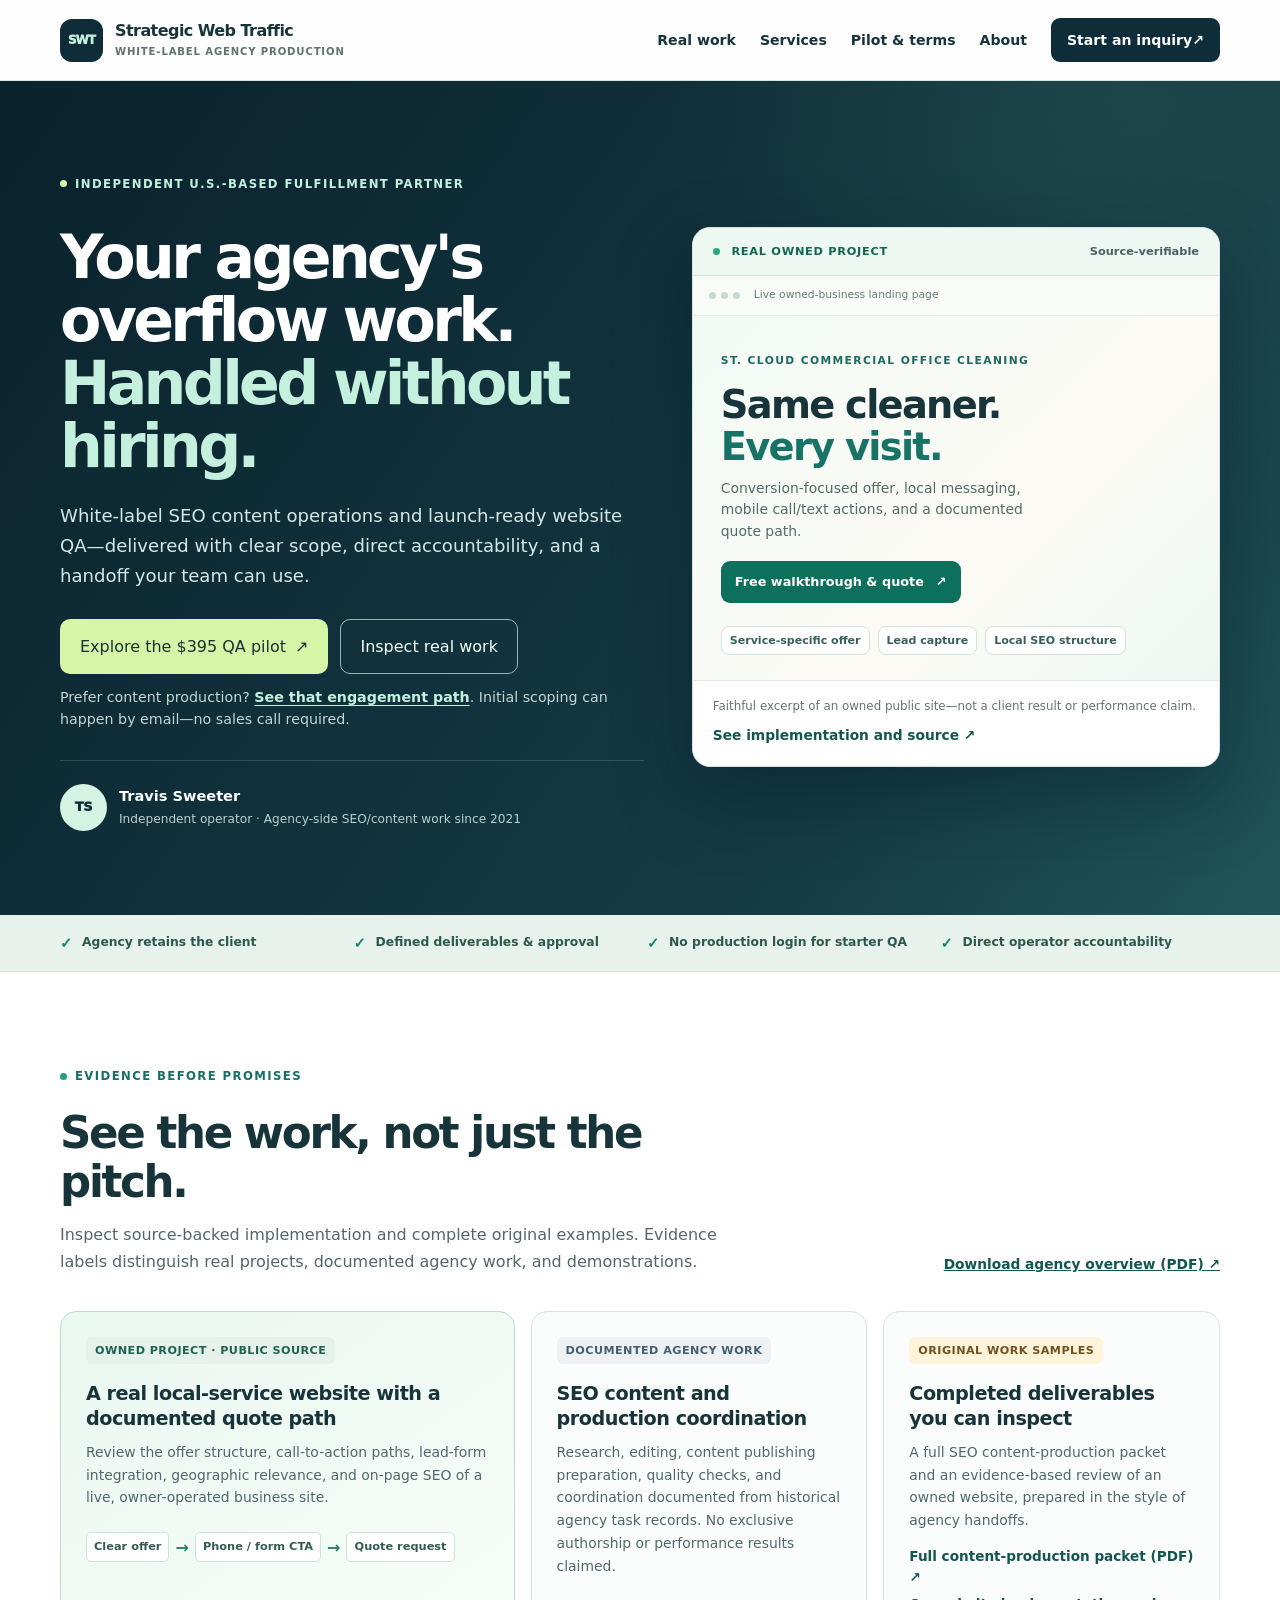
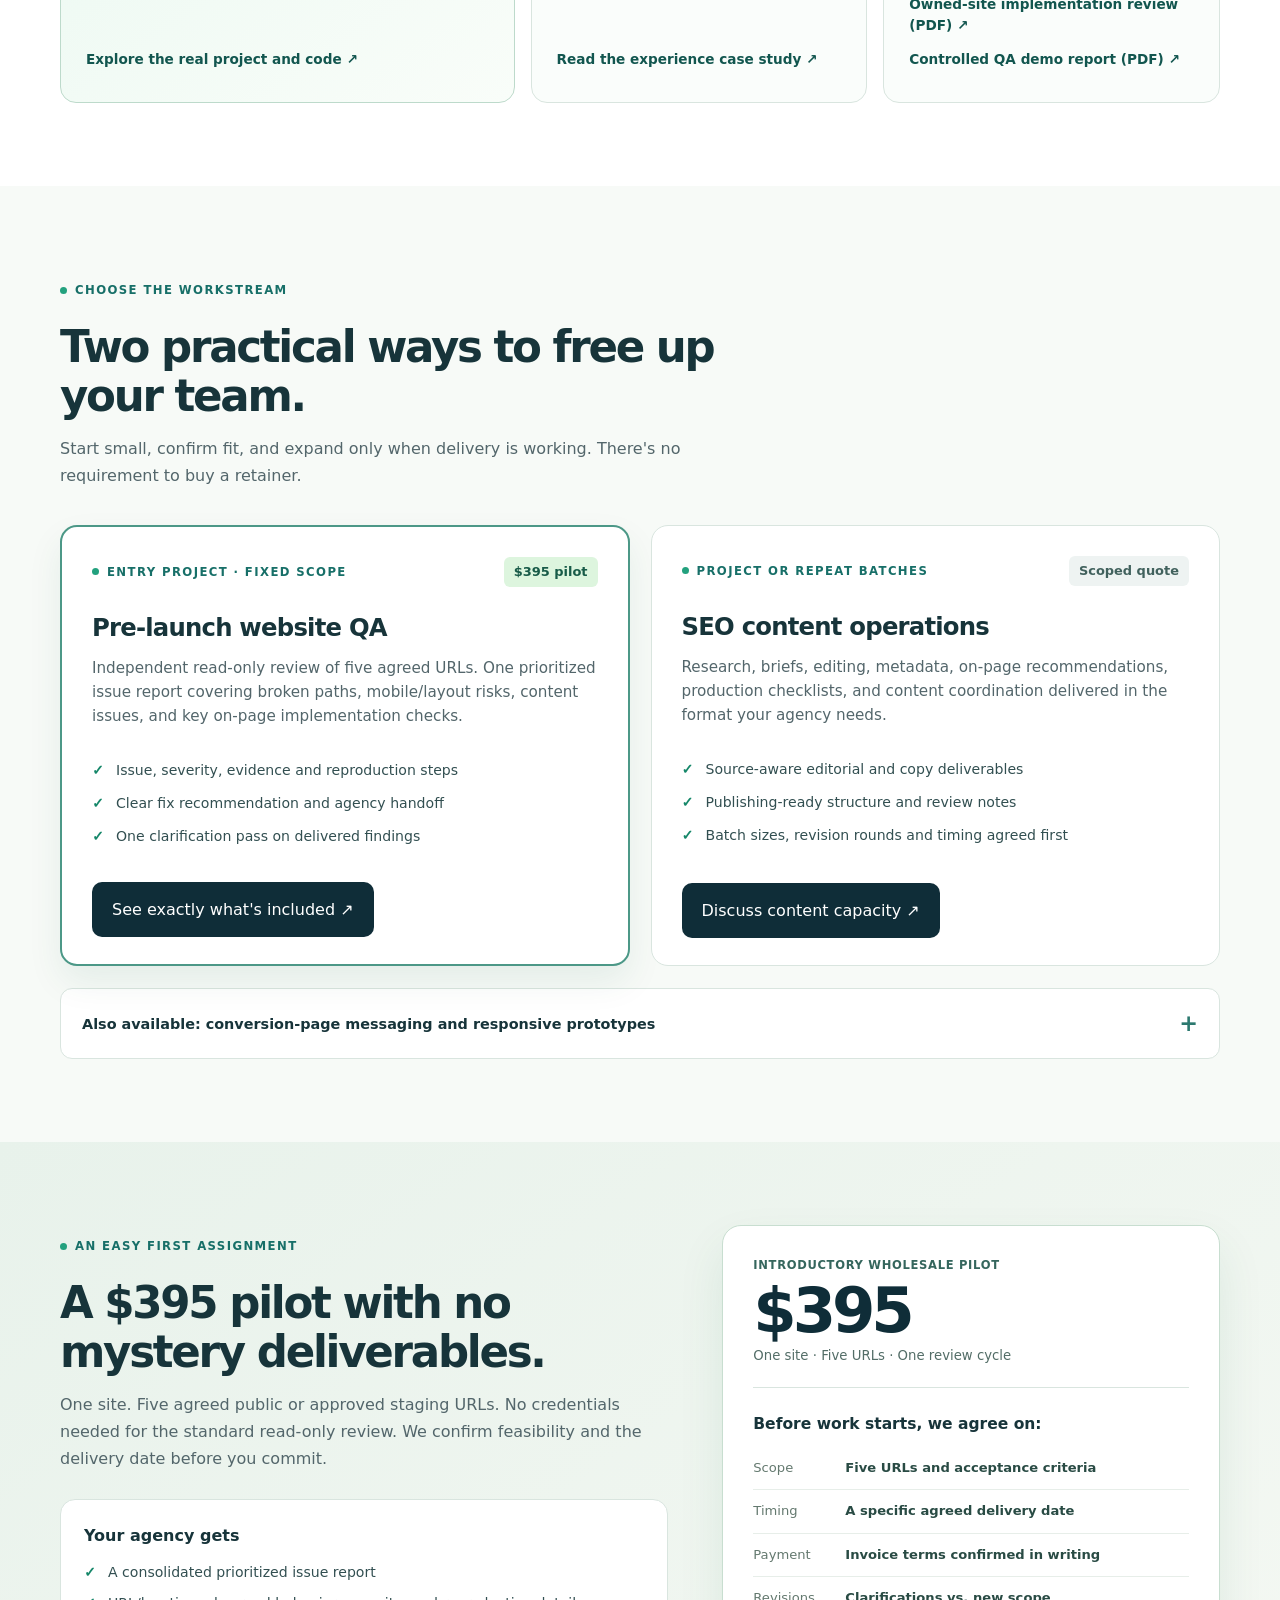
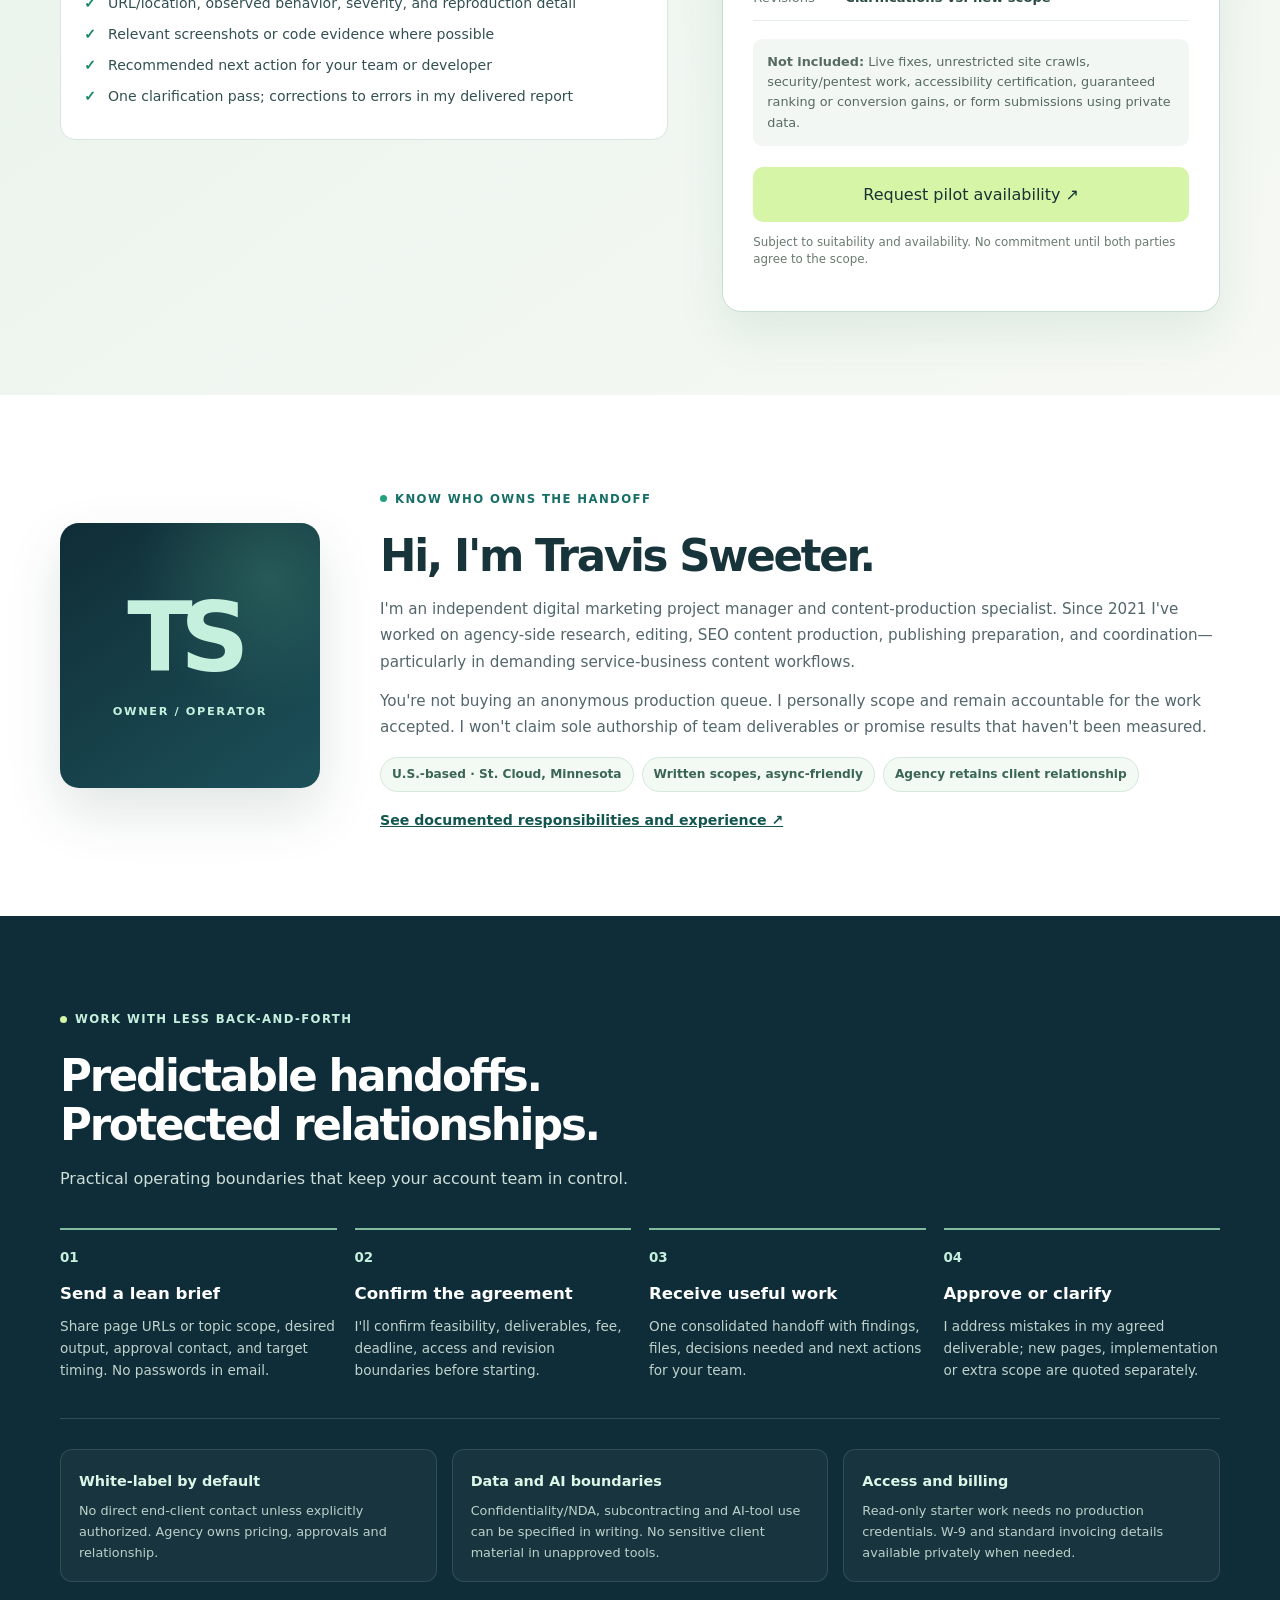
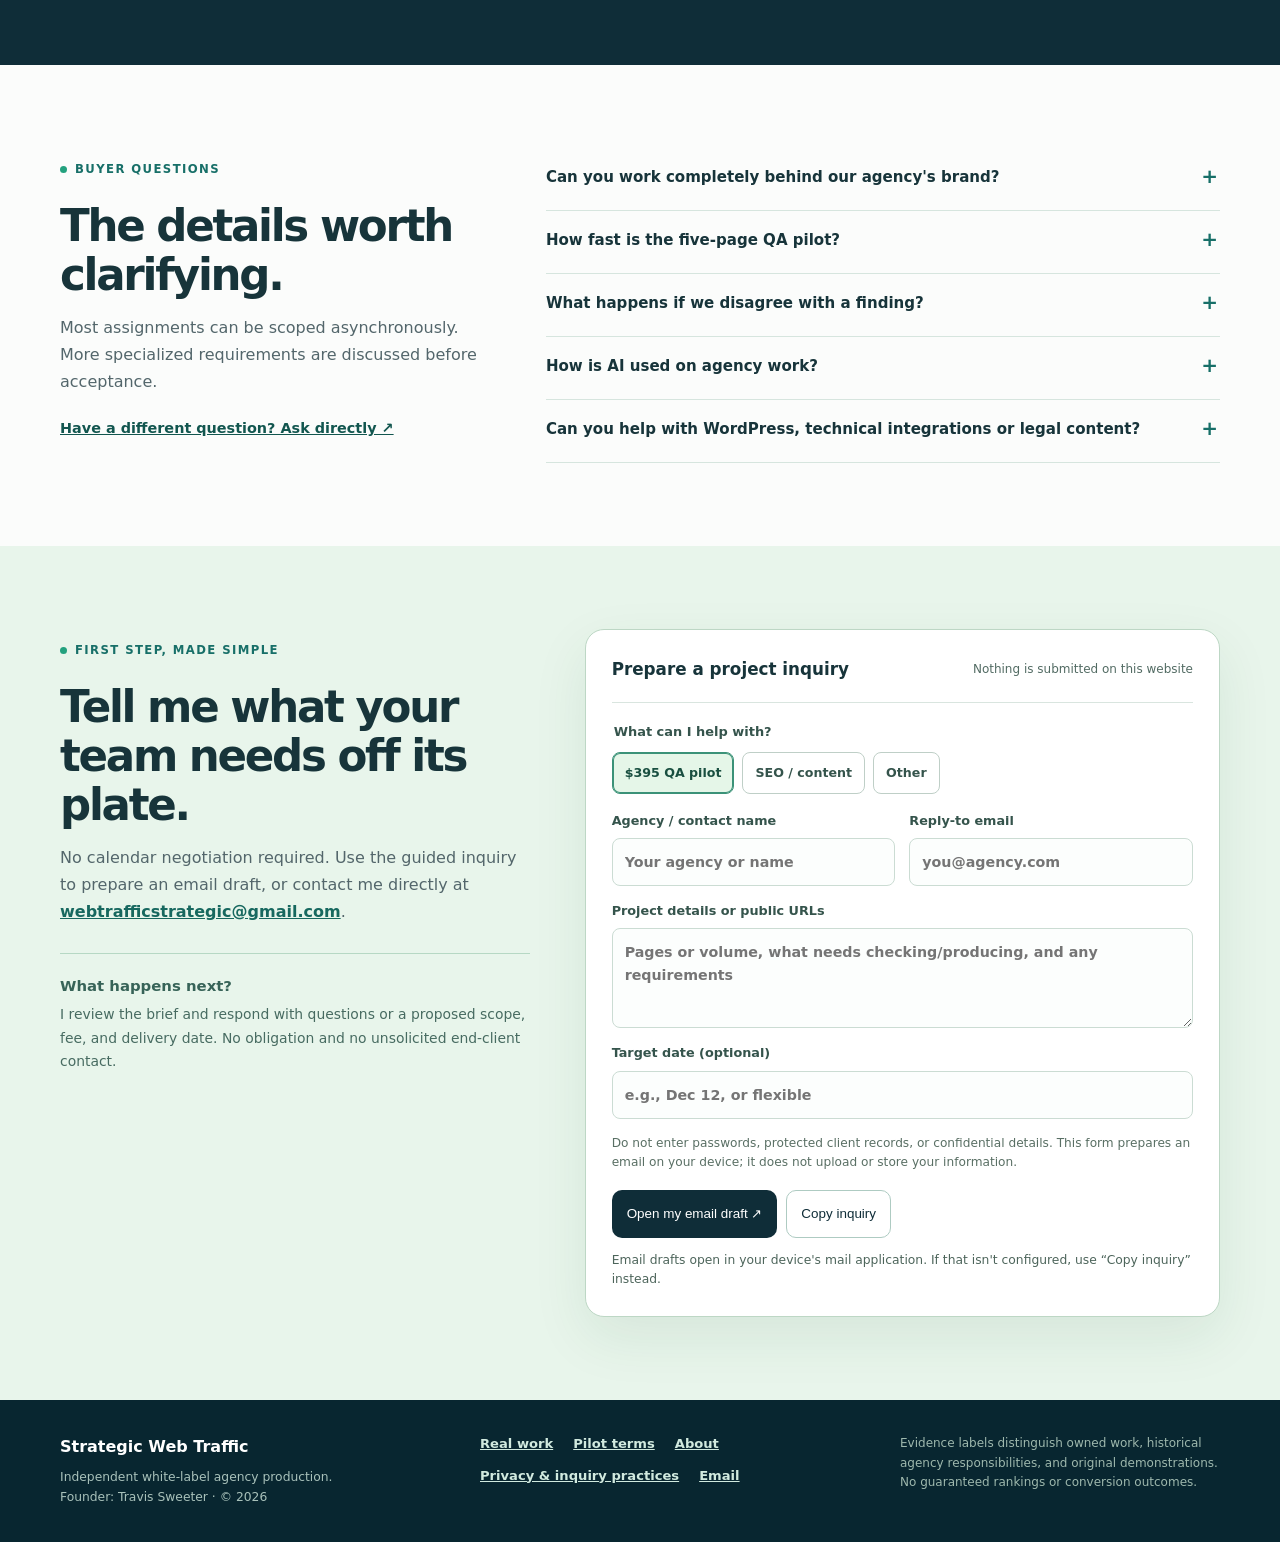
==== commit 9116b1ea: "V10 evidence precision: avoid claiming unverified end-to-end quote delivery" ====
--- a/index.html
+++ b/index.html
@@ -41,7 +41,7 @@
 <div class="reassurance"><div class="wrap reassurance-grid"><span>Agency retains the client</span><span>Defined deliverables &amp; approval</span><span>No production login for starter QA</span><span>Direct operator accountability</span></div></div>
 <section class="section proof-section" id="proof" aria-labelledby="proof-heading"><div class="wrap"><div class="section-head-row"><div class="section-intro"><p class="eyebrow">Evidence before promises</p><h2 id="proof-heading">See the work, not just the pitch.</h2><p>Inspect source-backed implementation and complete original examples. Evidence labels distinguish real projects, documented agency work, and demonstrations.</p></div><a class="quiet-link" href="reports/strategic-web-traffic-agency-overview.pdf">Download agency overview (PDF) ↗</a></div>
 <div class="proof-grid">
-<article class="proof-card featured"><span class="label real">Owned project · public source</span><h3>A working local-service website with an actual inquiry flow</h3><p>Review the offer structure, call-to-action paths, lead-form integration, geographic relevance, and on-page SEO of a live, owner-operated business site.</p><div class="mini-flow" aria-label="Site journey: offer, contact path, lead request"><span>Clear offer</span><b aria-hidden="true">→</b><span>Phone / form CTA</span><b aria-hidden="true">→</b><span>Quote request</span></div><a href="samples/owned-business-site.html">Explore the real project and code ↗</a></article>
+<article class="proof-card featured"><span class="label real">Owned project · public source</span><h3>A real local-service website with a documented quote path</h3><p>Review the offer structure, call-to-action paths, lead-form integration, geographic relevance, and on-page SEO of a live, owner-operated business site.</p><div class="mini-flow" aria-label="Site journey: offer, contact path, lead request"><span>Clear offer</span><b aria-hidden="true">→</b><span>Phone / form CTA</span><b aria-hidden="true">→</b><span>Quote request</span></div><a href="samples/owned-business-site.html">Explore the real project and code ↗</a></article>
 <article class="proof-card"><span class="label documented">Documented agency work</span><h3>SEO content and production coordination</h3><p>Research, editing, content publishing preparation, quality checks, and coordination documented from historical agency task records. No exclusive authorship or performance results claimed.</p><a href="samples/operations-case-study.html">Read the experience case study ↗</a></article>
 <article class="proof-card"><span class="label original">Original work samples</span><h3>Completed deliverables you can inspect</h3><p>A full SEO content-production packet and an evidence-based review of an owned website, prepared in the style of agency handoffs.</p><div class="proof-links"><a href="reports/flagship-seo-content-packet.pdf">Full content-production packet (PDF) ↗</a><a href="reports/owned-site-implementation-review.pdf">Owned-site implementation review (PDF) ↗</a><a href="reports/sample-qa-report.pdf">Controlled QA demo report (PDF) ↗</a></div></article>
 </div></div></section>
--- a/assets/styles.css
+++ b/assets/styles.css
@@ -1,75 +1,22 @@
-:root{--bg:#f7f8f5;--paper:#fff;--ink:#15252d;--muted:#536671;--navy:#102a34;--navy2:#153b44;--teal:#126a66;--mint:#b9f0d9;--lime:#d9f49b;--line:#d9e3df;--gold:#ffd188;--red:#a23b36;--r:18px;--max:1120px}*{box-sizing:border-box}html{scroll-behavior:smooth;scroll-padding-top:80px}body{margin:0;font-family:Inter,ui-sans-serif,-apple-system,BlinkMacSystemFont,'Segoe UI',Roboto,Arial,sans-serif;background:var(--bg);color:var(--ink);line-height:1.55}a{color:inherit}a:hover{text-decoration-thickness:2px}a:focus-visible,button:focus-visible,summary:focus-visible{outline:3px solid #edab49;outline-offset:4px;border-radius:4px}.skip{position:absolute;top:-130px;left:10px;background:#fff;color:#09242f;padding:9px 14px;z-index:20}.skip:focus{top:10px}.wrap{width:min(var(--max),calc(100% - 44px));margin-inline:auto}.site-nav{background:#fffffff8;border-bottom:1px solid #dfe7e3;position:sticky;top:0;z-index:10}.nav-inner{display:flex;align-items:center;justify-content:space-between;gap:25px;min-height:76px}.brand{display:flex;align-items:center;gap:10px;text-decoration:none;font-weight:850;line-height:1.05;font-size:1rem;letter-spacing:-.03em}.logo{display:grid;place-items:center;background:var(--navy);color:var(--mint);border-radius:11px;width:44px;height:44px;letter-spacing:-.06em;font-size:1.05rem}.brand small{display:block;color:var(--muted);font-size:.68rem;font-weight:650;letter-spacing:.1em;text-transform:uppercase;margin-top:5px}.nav-links{display:flex;align-items:center;gap:25px;font-size:.87rem;font-weight:700}.nav-links>a:not(.btn){text-decoration:none}.nav-links>a:not(.btn):hover{text-decoration:underline}.btn{display:inline-flex;align-items:center;justify-content:center;gap:11px;border:2px solid transparent;border-radius:10px;min-height:45px;padding:12px 19px;font-size:.92rem;font-weight:800;text-decoration:none;cursor:pointer;white-space:normal;text-align:center;line-height:1.2}.btn.primary{background:var(--lime);color:#16303a}.btn.primary:hover{background:#bff174}.btn.dark{background:var(--navy);color:#fff}.btn.dark:hover{background:var(--navy2)}.btn.outline{border-color:#86afb0;color:#eafaf5;background:transparent}.btn.outline:hover{background:#ffffff18}.eyebrow{display:inline-flex;gap:7px;align-items:center;text-transform:uppercase;letter-spacing:.14em;font-size:.75rem;font-weight:850;color:#196d60}.eyebrow.light{color:var(--mint)}.eyebrow:before{content:'';display:inline-block;height:7px;width:7px;background:#37a98b;border-radius:50%}.eyebrow.light:before{background:var(--lime)}.hero{background:radial-gradient(circle at 88% 15%,#23736870,transparent 31%),linear-gradient(125deg,#0d2531,#153944 70%,#194f56);color:#fff;position:relative;overflow:hidden}.hero-inner{padding:92px 0 80px;display:grid;grid-template-columns:1.05fr .95fr;gap:55px;align-items:center}.hero h1{font-size:clamp(2.65rem,5.2vw,4.6rem);line-height:1.045;letter-spacing:-.057em;margin:24px 0 21px;max-width:700px}.hero h1 em{font-style:normal;color:var(--mint)}.hero .lead{color:#d1e4e4;font-size:1.11rem;max-width:590px}.hero-actions{display:flex;gap:11px;flex-wrap:wrap;margin-top:28px}.trust{margin:31px 0 0;display:flex;gap:10px;flex-wrap:wrap;padding:0;list-style:none}.trust li{border:1px solid #ffffff27;background:#ffffff0b;color:#dae8e7;font-size:.78rem;border-radius:30px;padding:6px 12px}.trust li:before{content:'✓';color:var(--lime);font-weight:900;margin-right:7px}.dash{background:#fff;border-radius:20px;color:var(--ink);border:1px solid #e1ece5;box-shadow:0 18px 0 #05192324,0 35px 80px #04121865;overflow:hidden}.dash-head{padding:20px 22px;border-bottom:1px solid var(--line);display:flex;justify-content:space-between;align-items:center;gap:10px}.dash-head small{display:block;text-transform:uppercase;letter-spacing:.13em;color:#5a7271;font-size:.65rem;font-weight:800}.dash-head strong{font-size:1rem}.status-dot{padding:5px 11px;background:#e8f8ef;color:#13614d;border-radius:40px;font-weight:800;font-size:.71rem}.dash-body{padding:23px}.metricrow{display:grid;grid-template-columns:1fr 1fr;gap:12px}.metric{background:#f3f7f3;border:1px solid #e0e9e2;border-radius:12px;padding:14px}.metric strong{font-size:2rem;line-height:1.2;display:block;letter-spacing:-.07em}.metric span{font-size:.72rem;color:#647778;font-weight:650}.checklist{margin:22px 0 0;padding:0;list-style:none}.checklist li{display:flex;align-items:center;justify-content:space-between;gap:10px;padding:10px 0;border-bottom:1px solid #e7eeeb;font-size:.86rem}.checklist li:before{content:'◉';color:#279c87;margin-right:5px}.checklist li span{margin-right:auto}.pill{color:#244f58;background:#eaf3f3;padding:3px 9px;border-radius:6px;font-size:.68rem;font-weight:850}.dash-note{margin:15px 0 0;color:#617373;font-size:.7rem}.proof-strip{background:#e7f1eb;border-bottom:1px solid #d7e5dc}.proof-strip .wrap{padding:17px 0;display:flex;justify-content:space-between;gap:25px;align-items:center}.proof-strip strong{font-size:.83rem}.proof-strip span{font-size:.78rem;color:#48625e}.section{padding:84px 0}.section.soft{background:#fff}.section.deep{background:var(--navy);color:#fff}.intro{max-width:690px}.intro h2{font-size:clamp(2rem,3.5vw,3.1rem);line-height:1.13;letter-spacing:-.045em;margin:14px 0 14px}.intro p{color:var(--muted);font-size:1.03rem;margin:0}.section.deep .intro p{color:#c6dad9}.grid3{display:grid;grid-template-columns:repeat(3,1fr);gap:18px;margin-top:37px}.service,.sample,.price-card{background:#fff;border:1px solid var(--line);border-radius:var(--r);padding:26px;display:flex;flex-direction:column;gap:10px}.service h3,.sample h3,.price-card h3{font-size:1.22rem;line-height:1.24;letter-spacing:-.02em;margin:2px 0 1px}.service p,.sample p,.price-card p{margin:0;color:var(--muted);font-size:.9rem}.num{font-size:.73rem;font-weight:900;color:var(--teal);letter-spacing:.09em}.service ul,.price-card ul{padding:0;list-style:none;margin:9px 0 0}.service li,.price-card li{margin:8px 0;font-size:.85rem;padding-left:22px;position:relative}.service li:before,.price-card li:before{content:'✓';position:absolute;left:0;color:#158470;font-weight:900}.sample .tag{width:max-content;background:#e9f6f1;color:#185b4c;padding:5px 9px;border-radius:6px;font-size:.69rem;font-weight:850;text-transform:uppercase;letter-spacing:.08em}.sample .tag.demo-tag{background:#fff3dc;color:#7b4b18}.sample .textlink{margin-top:auto;padding-top:16px;color:var(--teal);font-size:.89rem;font-weight:850;text-decoration:none}.sample .textlink:hover{text-decoration:underline}.sample-mini{margin:12px 0 5px;min-height:140px;display:flex;flex-direction:column;justify-content:center;border-radius:11px;padding:19px;color:#dcefe9;background:linear-gradient(140deg,#173943,#25746e)}.sample-mini strong{font-size:1.5rem;line-height:1.1;letter-spacing:-.03em;color:white}.sample-mini span{font-size:.71rem;color:#cfdfde;margin-top:13px}.sample-mini.alt{background:linear-gradient(140deg,#2e4c53,#506a66)}.sample-mini.yellow{background:linear-gradient(140deg,#223743,#91653d)}.pricing{background:linear-gradient(180deg,#eef4ef,#f7f8f5)}.price-card.featured{border:2px solid #18746b;box-shadow:0 20px 50px #165d4820}.price-card .price{font-size:2.7rem;letter-spacing:-.055em;font-weight:900;line-height:1.1}.price-card .price small{font-size:.72rem;color:#647674;letter-spacing:normal;font-weight:650;display:block;margin-top:8px}.price-card .btn{margin-top:auto;align-self:start}.section-head{display:flex;justify-content:space-between;align-items:end;gap:25px}.section-head p{max-width:440px;color:var(--muted)}.steps{display:grid;grid-template-columns:repeat(4,1fr);gap:16px;margin-top:35px}.step{border-top:2px solid #5fb99e;padding:17px 8px 0 0}.step b{color:var(--mint);font-size:.78rem}.step h3{font-size:1.04rem;margin:10px 0}.step p{color:#d0dfdf;font-size:.87rem}.bottom-notes{margin:30px 0 0;color:#bfd3d1;font-size:.85rem}.faq-list{max-width:900px;margin:30px auto 0}.faq-list details{padding:19px 1px;border-bottom:1px solid var(--line)}.faq-list summary{cursor:pointer;font-weight:800}.faq-list p{color:var(--muted);font-size:.91rem}.contact-panel{display:grid;grid-template-columns:1.1fr .9fr;gap:30px;align-items:center;padding:40px 44px;border-radius:25px;background:#ddefdb;border:1px solid #c5dfd0}.contact-panel h2{font-size:clamp(1.85rem,3vw,2.8rem);line-height:1.14;letter-spacing:-.04em;margin:10px 0}.contact-panel p{color:#3f5e57}.contact-meta{background:#fff;border:1px solid #c7ddce;padding:25px;border-radius:16px}.contact-meta strong{display:block;margin-bottom:10px}.contact-meta .email{font-weight:800;overflow-wrap:anywhere;color:#176f63}.contact-meta small{font-size:.72rem;color:#5d7167}.footer{background:#0b2730;color:#b6cbcc;padding:37px 0;font-size:.78rem}.foot{display:flex;justify-content:space-between;align-items:start;gap:18px;flex-wrap:wrap}.foot a{color:#d6ebe6}.foot .brand{color:white;font-size:.87rem}.fine{font-size:.76rem;color:#62746c}.micro{font-size:.73rem;color:#657570}.subhero{background:#102f3a;color:#fff;padding:61px 0}.subhero h1{font-size:clamp(2rem,4vw,3.2rem);line-height:1.12;letter-spacing:-.045em;margin:14px 0}.subhero p{color:#d1e4e4;max-width:730px}.case-body{display:grid;grid-template-columns:1fr 280px;gap:42px}.case-copy h2{font-size:1.5rem;margin-top:40px}.case-copy p{color:#3b5159}.case-copy ul{line-height:1.8}.aside-card{background:#fff;border:1px solid var(--line);padding:21px;border-radius:15px;align-self:start;position:sticky;top:95px}.aside-card dt{font-size:.7rem;color:#607170;text-transform:uppercase;letter-spacing:.07em;font-weight:800}.aside-card dd{margin:3px 0 20px;font-weight:750;font-size:.9rem}.sample-flag{background:#f8f2e3;color:#704f2a;padding:15px 17px;border-radius:10px;font-size:.88rem;border:1px solid #e8d7ae;margin-top:22px}blockquote{border-left:4px solid #2d8771;margin:24px 0;padding:4px 0 4px 18px;color:#214a48;font-weight:750;font-size:1.08rem}table{width:100%;border-collapse:collapse;margin:25px 0}th,td{text-align:left;padding:11px;border-bottom:1px solid #d8e2dd;font-size:.88rem;vertical-align:top}th{color:#35615a;background:#edf5ee}hr{border:0;border-top:1px solid var(--line);margin:40px 0}@media(max-width:970px){.hero-inner{grid-template-columns:1fr;gap:35px;padding:63px 0}.dash{transform:none;max-width:560px}.grid3{grid-template-columns:repeat(2,1fr)}.steps{grid-template-columns:repeat(2,1fr)}.contact-panel{grid-template-columns:1fr}.case-body{grid-template-columns:1fr}.aside-card{position:static}}@media(max-width:690px){.wrap{width:min(100% - 32px,var(--max))}.nav-inner{min-height:66px}.nav-links{gap:9px}.nav-links>a:not(.btn){display:none}.nav-links .btn{padding:9px 12px;font-size:.75rem;min-height:40px}.logo{width:36px;height:36px}.brand{font-size:.82rem}.brand small{font-size:.58rem}.hero-inner{padding:54px 0 60px}.hero h1{font-size:clamp(2.45rem,9.6vw,3.5rem)}.hero .lead{font-size:1rem}.hero-actions{display:flex;flex-direction:column}.hero-actions .btn{width:100%}.proof-strip .wrap{display:block}.proof-strip span{display:block;margin-top:5px}.section{padding:61px 0}.grid3,.steps{grid-template-columns:1fr}.section-head{display:block}.service,.sample,.price-card{padding:24px}.contact-panel{padding:27px 21px}.contact-meta{padding:19px}.dash-head{padding:16px}.dash-body{padding:17px}.case-body{gap:18px}}@media(prefers-reduced-motion:reduce){html{scroll-behavior:auto}}@media print{.site-nav{position:static}.section{padding:35px 0}.hero{color:#000;background:white}.hero .lead,.hero h1 em{color:#000}.dash{box-shadow:none;transform:none}.grid3{grid-template-columns:repeat(2,1fr)}.footer{background:white;color:#000}}
-
-/* Strategic Web Traffic identity and micro-CTA */
-.logo{font-size:.76rem;font-weight:900;letter-spacing:-.07em;flex:0 0 auto}
-.brand>span:last-child{max-width:240px}
-.hero-brief{font-size:.84rem;margin:18px 0 0;color:#d7f1e6}.hero-brief a{color:#d7f1e6;text-underline-offset:3px}
-@media(max-width:400px){.brand{gap:7px;font-size:.75rem}.brand small{font-size:.51rem;letter-spacing:.06em}.nav-links .btn{font-size:.72rem;padding:8px 9px}.logo{width:34px;height:34px;font-size:.68rem}.nav-inner{gap:8px}}
-
-/* Phase 5: four portfolio evidence cards and transparent real-work sample */
-.work-grid{grid-template-columns:repeat(2,minmax(0,1fr))}
-.sample-mini.owned{background:linear-gradient(135deg,#153a40,#1d806b)}
-.sample .tag{max-width:100%;white-space:normal}
-.case-body a{overflow-wrap:anywhere}
-@media(max-width:690px){.work-grid{grid-template-columns:1fr}}
-/* Keep dense proof tables inside narrow mobile viewports. */
-.case-body{min-width:0}
-.case-copy{min-width:0}
-.case-copy table{display:block;max-width:100%;overflow-x:auto;-webkit-overflow-scrolling:touch}
-
-/* Phase 7: conversion clarity and resilient contact fallback. */
-.hero-terms{margin:14px 0 0;color:#d0e6e0;font-size:.78rem;line-height:1.5;font-weight:700}
-.contact-panel .copy-button{background:#ffffff;color:#164b53;border:1px solid #accfbe;box-shadow:none;margin:8px 0 0 8px;cursor:pointer}
-.contact-panel .copy-button:focus-visible{outline:3px solid #166c62;outline-offset:4px}
-@media(max-width:690px){.contact-panel .copy-button{display:block;margin:12px 0 0;width:100%}.contact-panel a.btn{width:100%}}
-
-/* Phase 8: evidence-to-offer path, small-text legibility and reduced painting cost. */
-.dash{transform:none}
-.dash-head small{font-size:.76rem}
-.metric span{font-size:.78rem}
-.dash-note{font-size:.78rem;line-height:1.55}
-.sample .tag{font-size:.75rem;letter-spacing:.045em}
-.sample-mini span{font-size:.78rem}
-.price-card .price small{font-size:.78rem;line-height:1.5}
-.micro,.contact-meta small,.fine{font-size:.81rem;line-height:1.6}
-.hero-terms{font-size:.84rem}
-.after-proof-cta{margin-top:28px;padding:22px 24px;border:1px solid #bdd8ce;background:#edf8f3;border-radius:16px;display:flex;align-items:center;justify-content:space-between;gap:20px}
-.after-proof-cta p{font-weight:800;color:#22433d;font-size:1.02rem;max-width:620px;margin:0}
-.after-proof-cta .btn{flex-shrink:0}
-.secondary-link{padding-top:6px!important;font-size:.82rem!important;text-decoration:underline!important;text-underline-offset:3px}
-.copy-button[hidden]{display:none!important}
-/* Visible keyboard focus and touch-friendly links in portfolio proof. */
-.sample .textlink{display:inline-flex;align-items:center;min-height:38px;line-height:1.35}
-@media(max-width:690px){.after-proof-cta{align-items:stretch;flex-direction:column;padding:22px 19px}.after-proof-cta .btn{width:100%}}
-/* Contrast correction for small informational text (WCAG AA target). */
-.metric span{color:#526562}
-.contact-panel .micro{color:#405951}
-
-/* V9: buyer clarity, evidence-first handoff, mobile readability */
-.hero-inner{grid-template-columns:1.04fr .96fr;gap:44px}
-.hero h1{font-size:clamp(2.55rem,4.9vw,4.45rem);max-width:720px}
-.hero .lead{max-width:610px}
-.hero-alt{margin:12px 0 0;font-size:.91rem;color:#d7e6e2}
-.hero-alt a{color:#c6f5d4;font-weight:800;text-underline-offset:3px}
-.hero-alt a:hover{text-decoration-thickness:2px}
-.trust{margin-top:24px}
-.finding-top{display:flex;align-items:center;justify-content:space-between;gap:9px;flex-wrap:wrap}
-.severity{font-size:.71rem;letter-spacing:.055em;font-weight:900;background:#fff0dd;color:#7c3f14;padding:5px 9px;border-radius:6px}
-.evidence{font-size:.74rem;font-weight:750;color:#285c53}
-.finding-title{font-size:1.37rem;line-height:1.2;margin:15px 0 8px;letter-spacing:-.025em}
-.finding-copy{font-size:.88rem;color:#415962;line-height:1.55;margin:0 0 17px}
-.finding-copy code{font-size:.87em;background:#eef2f0;border-radius:4px;padding:2px 4px}
-.finding-list{margin:0;display:grid;gap:0;border-top:1px solid var(--line)}
-.finding-list>div{padding:11px 0;border-bottom:1px solid var(--line)}
-.finding-list dt{font-size:.72rem;font-weight:850;letter-spacing:.045em;text-transform:uppercase;color:#356458}
-.finding-list dd{font-size:.84rem;line-height:1.48;margin:4px 0 0;color:#304a4c}
-.dash-note{font-size:.8rem;line-height:1.58}
-.sample a.textlink{min-height:44px;max-width:100%;overflow-wrap:anywhere}
-.sample-mini{min-height:132px}
-.price-card ul{margin-top:10px}
-.price-card li{line-height:1.55}
-.price-card .btn{min-height:48px}
-.faq-list summary{min-height:44px;display:flex;align-items:center;line-height:1.4}
-.contact-panel a.btn,.contact-panel button.btn{min-height:48px}
-@media(max-width:970px){.hero-inner{grid-template-columns:1fr;gap:30px}}
-@media(max-width:690px){.hero-inner{padding:45px 0 52px}.hero h1{font-size:clamp(2.3rem,9.1vw,3.4rem);margin:18px 0 16px}.hero .lead{line-height:1.55}.hero-actions{margin-top:24px}.hero-alt{font-size:.9rem}.trust{margin-top:22px}.dash-body{padding:18px}.sample-mini{min-height:110px}}+:root{--navy:#0f2d38;--navy-deep:#0a222c;--navy-soft:#1b414c;--ink:#17343a;--muted:#53666b;--teal:#176f68;--teal-dark:#12564f;--mint:#c6f0de;--lime:#d7f5a7;--cream:#f7faf7;--paper:#fff;--edge:#d9e5df;--gold:#f9dba0;--max:1160px}
+*{box-sizing:border-box}html{scroll-behavior:smooth;scroll-padding-top:94px}body{margin:0;background:var(--cream);color:var(--ink);font:400 16px/1.57 ui-sans-serif,system-ui,-apple-system,BlinkMacSystemFont,"Segoe UI",sans-serif;-webkit-font-smoothing:antialiased}a{color:inherit}a:hover{text-decoration-thickness:2px}a:focus-visible,button:focus-visible,input:focus-visible,summary:focus-visible,textarea:focus-visible{outline:3px solid #bd6e10;outline-offset:3px}.skip{position:absolute;left:12px;top:-100px;background:#fff;padding:10px 18px;z-index:100}.skip:focus{top:12px}.wrap{width:min(var(--max),calc(100% - 42px));margin:auto}.site-nav{position:sticky;top:0;z-index:80;background:#fdfefdfa;border-bottom:1px solid #d9e6df}.nav-inner{display:flex;align-items:center;justify-content:space-between;min-height:80px;gap:24px}.brand{display:flex;align-items:center;gap:12px;font-weight:840;text-decoration:none;font-size:1rem;line-height:1.08;letter-spacing:-.035em}.brand small{display:block;margin-top:7px;text-transform:uppercase;font-size:.63rem;font-weight:750;letter-spacing:.085em;color:#60746c}.logo{width:43px;height:43px;flex-shrink:0;display:grid;place-items:center;border-radius:12px;background:var(--navy);color:var(--mint);font-size:.75rem;letter-spacing:-.08em;font-weight:950}.nav-desktop{display:flex;gap:24px;align-items:center}.nav-desktop>a{text-decoration:none;font-size:.88rem;font-weight:750}.nav-desktop>a:not(.nav-cta):hover{color:var(--teal);text-decoration:underline}.nav-cta{display:inline-flex;align-items:center;justify-content:center;min-height:44px;padding:10px 16px;border-radius:9px;color:#fff!important;background:var(--navy);font-weight:800!important}.nav-cta:hover{background:var(--teal-dark)}.mobile-menu{display:none}
+.btn{display:inline-flex;align-items:center;justify-content:center;gap:9px;padding:14px 19px;min-height:48px;border-radius:10px;border:1.5px solid transparent;font:800 .9rem/1.3 inherit;text-decoration:none;cursor:pointer;text-align:center;white-space:normal}.btn-primary{background:var(--lime);color:#173333}.btn-primary:hover{background:#bbeb85}.btn-outline{border-color:#91b9b5;color:#f3fffa;background:transparent}.btn-outline:hover{background:#ffffff13}.btn-dark{background:var(--navy);color:#fff}.btn-dark:hover{background:#204953}.btn-soft{border-color:#aecbc2;color:var(--navy);background:#fff}.btn-soft:hover{background:#eaf6f0}.eyebrow{display:inline-flex;gap:8px;align-items:center;font-size:.73rem;font-weight:850;letter-spacing:.12em;text-transform:uppercase;color:var(--teal)}.eyebrow:before{content:"";width:7px;height:7px;flex-shrink:0;background:#23a17e;border-radius:50%}.eyebrow.light{color:var(--mint)}.eyebrow.light:before{background:var(--lime)}
+.hero{background:radial-gradient(circle at 88% 2%,#376f6145,transparent 33%),linear-gradient(125deg,var(--navy-deep),#153b46 72%,#20555b);color:#fff;overflow:hidden}.hero-layout{display:grid;grid-template-columns:1.05fr .95fr;align-items:center;gap:48px;padding:82px 0 84px}.hero h1{font-size:clamp(2.65rem,4.7vw,4.85rem);font-weight:880;line-height:1.05;letter-spacing:-.061em;margin:21px 0 23px}.hero h1 em{font-style:normal;color:var(--mint)}.hero-lead{max-width:585px;font-size:1.13rem;line-height:1.66;color:#d6e8e6;margin:0}.hero-actions{display:flex;gap:12px;flex-wrap:wrap;margin:28px 0 12px}.hero-subtext{margin:0;color:#c4d6d4;font-size:.89rem;line-height:1.55}.hero-subtext a{color:var(--mint);font-weight:750;text-underline-offset:3px}.hero-person{display:flex;align-items:center;gap:12px;margin-top:29px;padding-top:23px;border-top:1px solid #ffffff26}.avatar-initials{width:47px;height:47px;border-radius:50%;flex-shrink:0;display:grid;place-items:center;font-size:.81rem;letter-spacing:-.03em;font-weight:950;background:#d5f3e3;color:var(--navy)}.hero-person strong{font-size:.91rem;display:block}.hero-person small{color:#bad0cc;font-size:.76rem;display:block;margin-top:3px}
+.live-proof{background:#fff;color:var(--ink);border:1px solid #d7e5e2;border-radius:18px;overflow:hidden;box-shadow:0 30px 75px #00172060}.proof-topline{display:flex;gap:12px;justify-content:space-between;align-items:center;padding:15px 20px;background:#edf8f2;border-bottom:1px solid var(--edge);font-size:.71rem;font-weight:830;color:#47625f}.signal{color:#14654f;letter-spacing:.06em;white-space:nowrap}.signal i{display:inline-block;width:7px;height:7px;background:#26aa7a;border-radius:50%;margin-right:7px}.browser-chrome{display:flex;align-items:center;gap:14px;padding:11px 16px;border-bottom:1px solid #e4eeea;background:#f9fbf9}.browser-chrome span{display:inline-flex;gap:5px}.browser-chrome i{width:7px;height:7px;background:#c7d8d2;border-radius:50%}.browser-chrome small{font-size:.67rem;color:#667b74;overflow:hidden;text-overflow:ellipsis;white-space:nowrap}.live-sample{background:linear-gradient(135deg,#f2faf5,#fcfaf5 60%,#eef8f3);padding:30px 28px 25px;position:relative}.sample-eyebrow{color:#1c6a60;font-size:.67rem;font-weight:900;letter-spacing:.13em}.live-sample h2{font-size:clamp(1.8rem,3vw,2.65rem);letter-spacing:-.045em;line-height:1.08;margin:13px 0 11px}.live-sample h2 em{font-style:normal;color:#167366}.live-sample p{color:#536a65;font-size:.87rem;line-height:1.52;max-width:340px;margin:0 0 19px}.sample-cta{display:inline-flex;background:#0d705c;color:#fff;border-radius:9px;padding:11px 14px;font-size:.8rem;font-weight:850;gap:12px;align-items:center}.live-points{display:flex;flex-wrap:wrap;gap:8px;margin-top:23px}.live-points span{padding:5px 8px;border:1px solid #d3e4dc;border-radius:8px;background:#fff;color:#376058;font-size:.69rem;font-weight:700}.proof-foot{padding:16px 20px 19px;border-top:1px solid #e0eae4}.proof-foot p{font-size:.74rem;color:#64746e;margin:0 0 6px}.proof-foot a{color:var(--teal-dark);font-size:.86rem;font-weight:850;text-decoration:none}.proof-foot a:hover{text-decoration:underline}
+.reassurance{background:#e6f2eb;border-bottom:1px solid #d6e8de}.reassurance-grid{display:grid;grid-template-columns:repeat(4,1fr);gap:14px;padding:17px 0}.reassurance span{display:flex;align-items:center;gap:10px;color:#2d584f;font-size:.77rem;font-weight:810}.reassurance span:before{content:"✓";color:#13836b;font-size:.9rem;font-weight:950}
+.section{padding:83px 0}.section-intro{max-width:685px}.section-intro h2,.pilot-copy h2,.founder-layout h2,.faq-layout h2,.contact-layout h2{font-size:clamp(2rem,3.4vw,3.25rem);letter-spacing:-.052em;line-height:1.13;margin:12px 0 15px}.section-intro p:not(.eyebrow),.pilot-copy>p:not(.eyebrow),.founder-layout p:not(.eyebrow),.faq-layout p:not(.eyebrow),.contact-layout>div>p:not(.eyebrow){font-size:1rem;color:var(--muted);margin:0;line-height:1.67}.section-head-row{display:flex;align-items:end;justify-content:space-between;gap:30px}.quiet-link{color:var(--teal-dark);font-size:.86rem;font-weight:800;white-space:normal}.proof-section{background:#fff}.proof-grid{display:grid;grid-template-columns:1.35fr 1fr 1fr;gap:16px;margin-top:35px}.proof-card{display:flex;flex-direction:column;align-items:flex-start;background:#fafdfb;border:1px solid var(--edge);border-radius:16px;padding:25px;min-width:0}.proof-card.featured{background:linear-gradient(145deg,#e9f8f0,#f9fdf9);border-color:#bddacb}.label{font-size:.7rem;font-weight:900;letter-spacing:.04em;padding:5px 9px;border-radius:6px;background:#e6f1ec;color:#1e6350;text-transform:uppercase}.label.documented{background:#edf1f4;color:#435e72}.label.original{background:#fff3d9;color:#6e5223}.proof-card h3{font-size:1.2rem;letter-spacing:-.025em;line-height:1.29;margin:18px 0 9px}.proof-card p{color:#51666b;line-height:1.64;font-size:.87rem;margin:0 0 14px}.proof-card>a,.proof-links a{color:var(--teal-dark);font-size:.85rem;font-weight:850;text-decoration:none;display:inline-flex;align-items:center;min-height:36px;overflow-wrap:anywhere}.proof-card>a:hover,.proof-links a:hover{text-decoration:underline}.proof-card>a{margin-top:auto}.proof-links{display:grid;gap:5px;margin-top:auto}.mini-flow{margin:9px 0 14px;display:flex;gap:6px;align-items:center;flex-wrap:wrap}.mini-flow span{background:#fff;border:1px solid #cee4d6;border-radius:5px;padding:5px 7px;font-size:.71rem;font-weight:800;color:#335b50}.mini-flow b{color:#2a7d60;font-weight:900}
+.services-section{background:#f7faf7}.offer-grid{display:grid;grid-template-columns:1fr 1fr;gap:21px;margin-top:35px}.offer-card{display:flex;flex-direction:column;background:#fff;border:1px solid var(--edge);border-radius:17px;padding:30px 30px 27px;min-width:0}.offer-card.highlight{border:2px solid #4c9887;box-shadow:0 16px 35px #09583d14}.offer-top{display:flex;justify-content:space-between;align-items:center;gap:12px;flex-wrap:wrap}.small-price,.quote-price{background:#ddf5de;color:#185b48;border-radius:6px;padding:5px 10px;font-size:.81rem;font-weight:900}.quote-price{background:#eef3f2;color:#41615d}.offer-card h3{font-size:1.52rem;letter-spacing:-.032em;margin:22px 0 10px}.offer-card p{font-size:.95rem;color:var(--muted);margin:0}.offer-card ul,.scope-clarity ul{list-style:none;padding:0;margin:19px 0 24px}.offer-card li,.scope-clarity li{padding-left:24px;position:relative;margin:11px 0;font-size:.88rem;color:#324f51}.offer-card li:before,.scope-clarity li:before{content:"✓";color:#158769;font-weight:950;position:absolute;left:0}.offer-card .btn{margin-top:auto;align-self:start}.specialty{margin-top:22px;border:1px solid var(--edge);border-radius:12px;background:#fff}.specialty summary{cursor:pointer;display:flex;align-items:center;justify-content:space-between;gap:12px;padding:17px 21px;font-weight:800;font-size:.9rem}.specialty summary span{font-size:1.4rem;color:#2c796f}.specialty>div{padding:0 21px 20px;font-size:.87rem;color:var(--muted)}.specialty>div a{font-weight:850;color:var(--teal-dark)}
+.pilot-section{background:linear-gradient(145deg,#e8f2eb,#f6f9f4)}.pilot-layout{display:grid;grid-template-columns:1.1fr .9fr;gap:54px;align-items:start}.pilot-copy>p:not(.eyebrow){max-width:610px}.scope-clarity{background:#fff;border:1px solid var(--edge);border-radius:15px;margin-top:26px;padding:23px}.scope-clarity>strong{font-size:1rem}.scope-clarity ul{margin:13px 0 0}.scope-clarity li{margin:9px 0}.pilot-side{background:#fff;border:1px solid #c8ded0;border-radius:19px;padding:30px;box-shadow:0 22px 48px #1b604517}.price-head{padding-bottom:20px;border-bottom:1px solid var(--edge);display:grid}.price-head span{text-transform:uppercase;color:#35665d;letter-spacing:.06em;font-size:.72rem;font-weight:800}.price-head strong{font-size:3.9rem;letter-spacing:-.065em;line-height:1.15;color:var(--navy)}.price-head small{font-size:.83rem;color:#536d67}.pilot-side h3{font-size:.97rem;margin:24px 0 10px}.terms-row{display:grid;grid-template-columns:80px 1fr;gap:12px;padding:11px 0;border-bottom:1px solid #e7eee9;font-size:.82rem}.terms-row span{color:#64796f}.terms-row strong{font-weight:730;color:#294b44}.terms-exclusion{margin:18px 0 21px;padding:13px 14px;background:#f3f7f4;color:#576b60;border-radius:9px;font-size:.8rem;line-height:1.58}.pilot-side .btn{width:100%}.fine{font-size:.74rem;color:#687a70;line-height:1.5}
+.founder-section{background:#fff}.founder-layout{display:grid;grid-template-columns:260px 1fr;gap:60px;align-items:center}.founder-mark{min-height:265px;border-radius:19px;background:radial-gradient(circle at 80% 20%,#448c765e,transparent 45%),linear-gradient(145deg,#102d36,#1c5059);display:flex;flex-direction:column;align-items:center;justify-content:center;color:var(--mint);box-shadow:0 24px 55px #0c3c3021}.founder-mark span{font-size:6rem;line-height:1;font-weight:850;letter-spacing:-.13em;margin-right:16px}.founder-mark small{letter-spacing:.14em;font-size:.71rem;font-weight:800;margin-top:17px}.founder-layout p:not(.eyebrow){margin:0 0 13px;color:var(--muted);font-size:.95rem;line-height:1.73}.founder-facts{display:flex;gap:8px;flex-wrap:wrap;margin:17px 0 15px}.founder-facts span{border:1px solid #d4e8dc;background:#f3faf4;border-radius:999px;padding:7px 11px;color:#3b6656;font-size:.76rem;font-weight:750}.founder-layout a{color:var(--teal-dark);font-weight:850;font-size:.88rem}
+.process-section{background:var(--navy);color:#fff}.process-section .section-intro p:not(.eyebrow){color:#ceded9}.process-grid{display:grid;grid-template-columns:repeat(4,1fr);gap:18px;margin-top:36px}.process-grid article{border-top:2px solid #83bb9e;padding-top:14px}.process-grid b{color:var(--mint);font-size:.84rem}.process-grid h3{font-size:1.04rem;margin:12px 0 7px}.process-grid p{color:#c0d2cc;font-size:.85rem;line-height:1.65;margin:0}.guardrails{display:grid;grid-template-columns:repeat(3,1fr);gap:15px;margin-top:36px;padding-top:30px;border-top:1px solid #ffffff27}.guardrails>div{border:1px solid #ffffff1d;background:#ffffff0a;border-radius:12px;padding:18px}.guardrails strong{color:#dcf6e8;font-size:.9rem}.guardrails p{margin:7px 0 0;color:#bbd0c9;font-size:.8rem;line-height:1.65}
+.faq-section{background:#fbfcfb}.faq-layout{display:grid;grid-template-columns:.78fr 1.22fr;gap:55px}.faq-layout .section-intro>a{color:var(--teal-dark);font-size:.9rem;font-weight:800;display:inline-block;margin-top:22px}.faq-items details{border-bottom:1px solid #d6e5de;padding:0}.faq-items summary{cursor:pointer;padding:19px 30px 19px 0;min-height:62px;position:relative;font-weight:790;font-size:.94rem;line-height:1.38;list-style:none}.faq-items summary::-webkit-details-marker{display:none}.faq-items summary:after{content:"+";position:absolute;right:2px;top:15px;font-size:1.25rem;color:var(--teal)}.faq-items details[open] summary:after{content:"−"}.faq-items details p{color:var(--muted);font-size:.9rem;line-height:1.71;margin:0 0 19px}
+.contact-section{background:#e8f5eb}.contact-layout{display:grid;grid-template-columns:.85fr 1.15fr;gap:55px;align-items:start}.contact-layout h2{max-width:440px}.contact-layout>div>p:not(.eyebrow){max-width:460px}.email-inline{font-weight:750;color:#17685f;overflow-wrap:anywhere}.contact-note{margin-top:27px;border-top:1px solid #b6d8c4;padding-top:19px;color:#376358}.contact-note strong{font-size:.93rem}.contact-note p{font-size:.87rem;line-height:1.7;color:#476b61;margin:5px 0 0}.inquiry-box{background:#fff;border:1px solid #bdd7c5;box-shadow:0 20px 55px #174d3416;border-radius:19px;padding:26px}.inquiry-head{display:flex;align-items:center;justify-content:space-between;gap:12px;flex-wrap:wrap;padding-bottom:19px;border-bottom:1px solid var(--edge);margin-bottom:19px}.inquiry-head strong{font-size:1.05rem}.inquiry-head small{color:#526b63;font-size:.75rem}.inquiry-box label{font-size:.8rem;font-weight:780;color:#35544c;display:block;margin:0 0 15px}.inquiry-box label input:not([type=radio]),.inquiry-box textarea{display:block;width:100%;min-width:0;border:1px solid #cbdcd3;background:#fcfefd;border-radius:8px;color:var(--ink);font:inherit;font-size:.89rem;padding:12px;margin-top:7px}.inquiry-box textarea{resize:vertical;min-height:100px}.inquiry-box input:focus,.inquiry-box textarea:focus{border-color:#176f68}.inquiry-box fieldset{border:0;margin:0 0 17px;padding:0;min-width:0}.inquiry-box legend{font-size:.81rem;font-weight:800;color:#35544c;margin-bottom:10px}.radio-pills{display:flex;gap:8px;flex-wrap:wrap}.radio-pills label{margin:0;position:relative;cursor:pointer}.radio-pills input{position:absolute;opacity:0;width:1px;height:1px}.radio-pills span{display:inline-flex;padding:10px 12px;border:1px solid #bfcfc7;border-radius:8px;font-weight:780;font-size:.79rem;min-height:42px;align-items:center}.radio-pills input:checked+span{background:#e5f6e8;color:#194f40;border-color:#3b9278;box-shadow:inset 0 0 0 1px #3b9278}.radio-pills input:focus-visible+span{outline:3px solid #bd6e10;outline-offset:3px}.form-grid{display:grid;grid-template-columns:1fr 1fr;gap:14px}.form-warning{font-size:.76rem;color:#596f64;line-height:1.59;margin:2px 0 17px}.form-actions{display:flex;gap:9px;flex-wrap:wrap}.form-actions .btn{font-size:.84rem;padding:11px 14px}.form-feedback{font-size:.77rem;color:#4d655b;margin:13px 0 0;line-height:1.6}
+.footer{background:#082630;color:#c5d9d3;padding:34px 0}.footer-inner{display:grid;grid-template-columns:1.2fr 1.2fr 1fr;gap:36px}.footer-brand{font-size:1rem;color:#fff;font-weight:850;text-decoration:none}.footer p{margin:8px 0 0;font-size:.77rem;line-height:1.65;color:#a8c1ba}.footer-inner>div:nth-child(2){display:flex;gap:11px 20px;flex-wrap:wrap;align-content:start}.footer-inner>div:nth-child(2) a{font-size:.82rem;font-weight:700;color:#d1eadf}.footer-note{font-size:.75rem;line-height:1.64;color:#9eb8ad}
+@media(max-width:1050px){.hero-layout{grid-template-columns:1fr .9fr;gap:23px}.hero h1{font-size:clamp(2.45rem,4.6vw,4rem)}.proof-grid{grid-template-columns:1fr 1fr}.proof-card.featured{grid-column:span 2}.pilot-layout{gap:25px}.contact-layout{gap:30px}}
+@media(max-width:820px){.nav-desktop{display:none}.mobile-menu{display:block;position:relative}.mobile-menu summary{display:flex;align-items:center;gap:9px;cursor:pointer;min-height:44px;background:var(--navy);border-radius:9px;color:#fff;padding:9px 14px;list-style:none;font-size:.83rem;font-weight:800}.mobile-menu summary::-webkit-details-marker{display:none}.menu-lines{display:grid;gap:3px}.menu-lines i{display:block;width:15px;height:2px;background:#d5f2e4;border-radius:2px}.mobile-menu nav{position:absolute;right:0;top:51px;background:#fff;border:1px solid var(--edge);border-radius:12px;box-shadow:0 18px 45px #142f2a29;width:min(310px,calc(100vw - 30px));padding:12px;display:grid;gap:2px}.mobile-menu nav a{color:var(--ink);text-decoration:none;padding:12px;border-radius:8px;font-size:.88rem;font-weight:780}.mobile-menu nav a:not(.nav-cta):hover{background:#eff6f1}.mobile-menu nav .nav-cta{color:#fff;text-align:center;margin-top:4px}.hero-layout{grid-template-columns:1fr;gap:34px;padding:58px 0}.live-proof{max-width:580px}.reassurance-grid{grid-template-columns:1fr 1fr}.offer-grid,.pilot-layout,.contact-layout,.faq-layout,.founder-layout{grid-template-columns:1fr}.founder-layout{gap:25px}.founder-mark{min-height:165px;max-width:220px}.founder-mark span{font-size:4.3rem}.pilot-side{max-width:610px}.process-grid{grid-template-columns:1fr 1fr}.guardrails{grid-template-columns:1fr}.section{padding:65px 0}.section-head-row{align-items:start;flex-direction:column;gap:14px}.footer-inner{grid-template-columns:1fr 1fr}.footer-note{grid-column:span 2}}
+@media(max-width:560px){.wrap{width:min(var(--max),calc(100% - 30px))}.nav-inner{min-height:67px}.logo{width:36px;height:36px;font-size:.66rem}.brand{font-size:.84rem;gap:8px}.brand small{font-size:.54rem;letter-spacing:.06em}.mobile-menu summary{padding:9px 11px;font-size:.78rem}.hero-layout{padding:43px 0 47px}.hero h1{font-size:clamp(2.38rem,9.35vw,3.22rem);margin:18px 0}.hero-lead{font-size:1.02rem}.hero-actions{flex-direction:column}.hero-actions .btn{width:100%}.hero-person small{font-size:.72rem}.proof-topline{padding:12px}.proof-topline span:last-child{font-size:.66rem}.browser-chrome{padding:10px 12px}.live-sample{padding:23px 17px}.live-sample h2{font-size:2rem}.proof-foot{padding:14px}.reassurance-grid{gap:12px;padding:15px 0}.reassurance span{font-size:.71rem}.section{padding:54px 0}.proof-grid{grid-template-columns:1fr;gap:13px}.proof-card.featured{grid-column:auto}.proof-card{padding:22px}.offer-grid{grid-template-columns:1fr;gap:14px}.offer-card{padding:23px}.offer-top{align-items:start}.pilot-side{padding:23px}.terms-row{grid-template-columns:72px 1fr}.process-grid{grid-template-columns:1fr;gap:19px}.founder-mark{max-width:100%;min-height:130px;align-items:flex-start;padding-left:35px}.founder-mark span{font-size:3.5rem}.founder-mark small{margin-top:8px}.contact-layout{gap:24px}.inquiry-box{padding:19px 17px}.form-grid{grid-template-columns:1fr;gap:0}.form-actions{flex-direction:column}.form-actions .btn{width:100%}.footer-inner{grid-template-columns:1fr;gap:20px}.footer-note{grid-column:auto}}
+@media(prefers-reduced-motion:reduce){html{scroll-behavior:auto}*{animation-duration:.01ms!important;transition-duration:.01ms!important}}
+@media print{.site-nav,.mobile-menu,.contact-section{position:static}.hero{background:#fff;color:#000}.hero h1 em,.hero-lead{color:#000}.reassurance{background:#fff}.section{padding:30px 0}.footer{background:#fff;color:#000}}
+/* Case-study and privacy inner pages retain concise information architecture. */
+.subhero{background:linear-gradient(125deg,var(--navy-deep),#194a4e);color:#fff;padding:62px 0}.subhero h1{font-size:clamp(2.12rem,4.5vw,3.35rem);letter-spacing:-.055em;line-height:1.1;max-width:760px;margin:15px 0}.subhero p{color:#d0e3dc;max-width:780px;font-size:1.02rem}.case-body{display:grid;grid-template-columns:minmax(0,1fr) 278px;gap:46px;align-items:start}.case-copy{min-width:0}.case-copy h2{font-size:1.46rem;line-height:1.2;letter-spacing:-.025em;margin:34px 0 12px}.case-copy h2:first-child{margin-top:0}.case-copy p{font-size:.96rem;color:#435b5d;line-height:1.75}.case-copy li{margin:9px 0;color:#435b5d}.case-copy a:not(.btn){color:var(--teal-dark);font-weight:740;overflow-wrap:anywhere}.case-copy table{width:100%;border-collapse:collapse;display:block;max-width:100%;overflow-x:auto;margin:25px 0}.case-copy th,.case-copy td{text-align:left;padding:12px;border:1px solid var(--edge);font-size:.84rem;vertical-align:top;min-width:120px}.case-copy th{background:#edf5ef;color:#264f4b}.case-copy blockquote{border-left:4px solid #469b82;color:#31594f;font-weight:760;margin:23px 0;padding:8px 0 8px 20px;font-size:1.1rem}.sample-flag{border:1px solid #ebdbb6;background:#fff7e5;padding:17px;color:#705427;border-radius:11px;font-size:.85rem;margin:25px 0}.aside-card{position:sticky;top:106px;border:1px solid var(--edge);background:#fff;border-radius:13px;padding:24px}.aside-card dl{margin:0}.aside-card dt{font-size:.7rem;color:#5b7369;font-weight:850;letter-spacing:.055em;text-transform:uppercase}.aside-card dd{font-size:.86rem;color:#2c4e4b;font-weight:700;margin:5px 0 18px}.aside-card a{font-size:.83rem;font-weight:850;color:var(--teal-dark)}.case-copy hr{height:1px;border:0;background:var(--edge);margin:30px 0}
+@media(max-width:820px){.case-body{grid-template-columns:1fr;gap:27px}.aside-card{position:static}.subhero{padding:52px 0}}
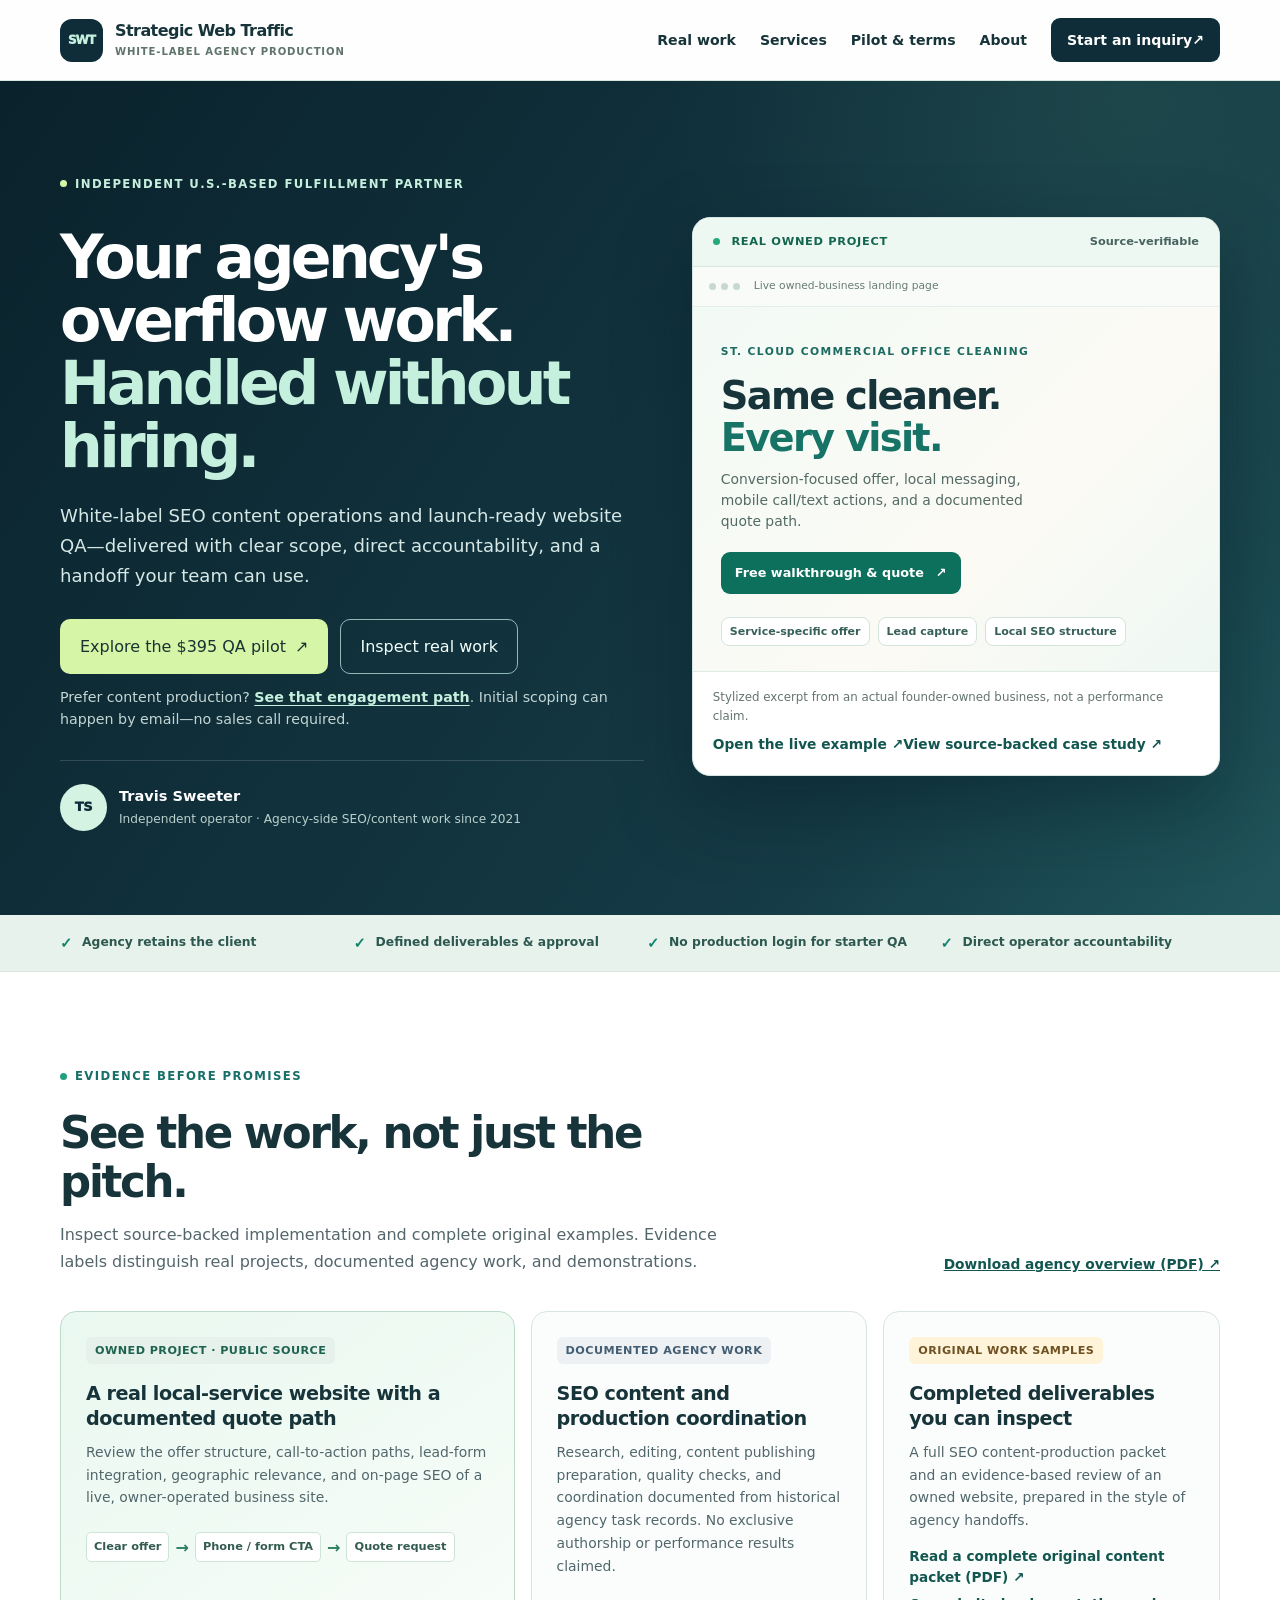
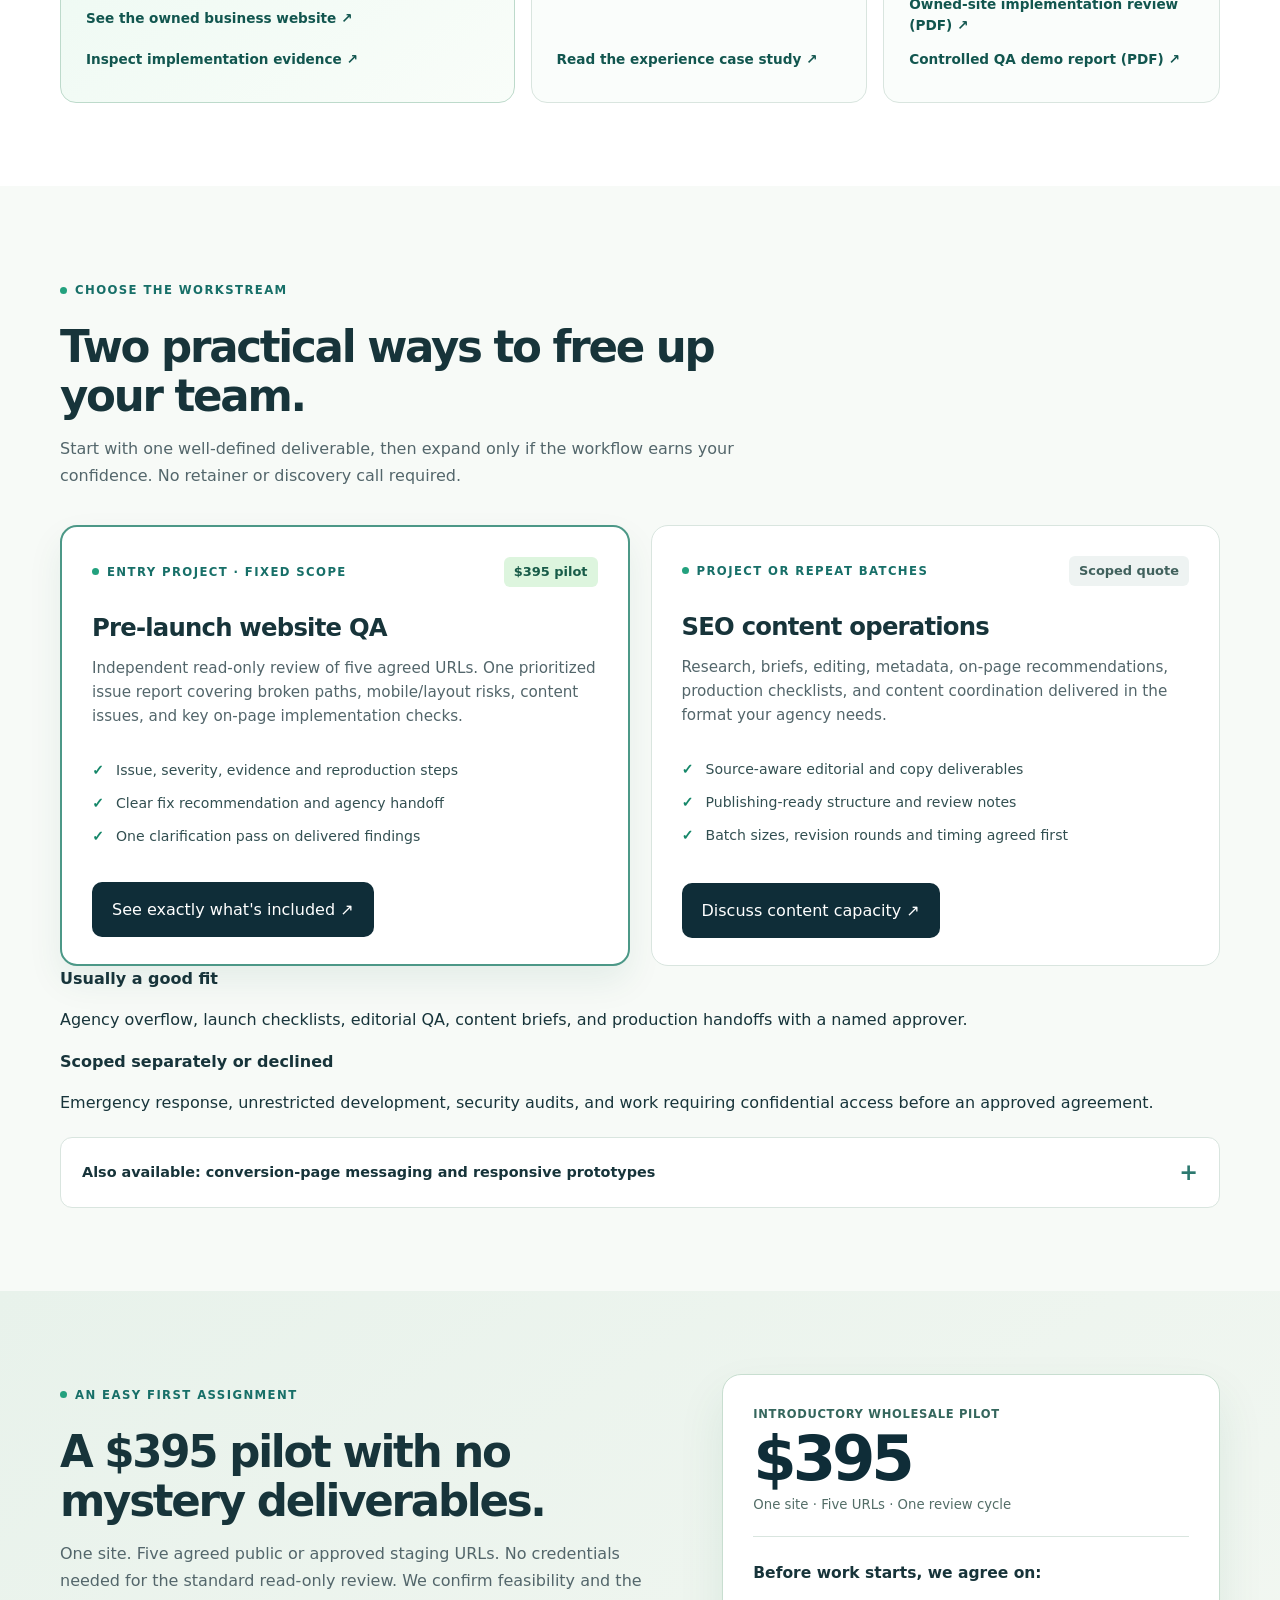
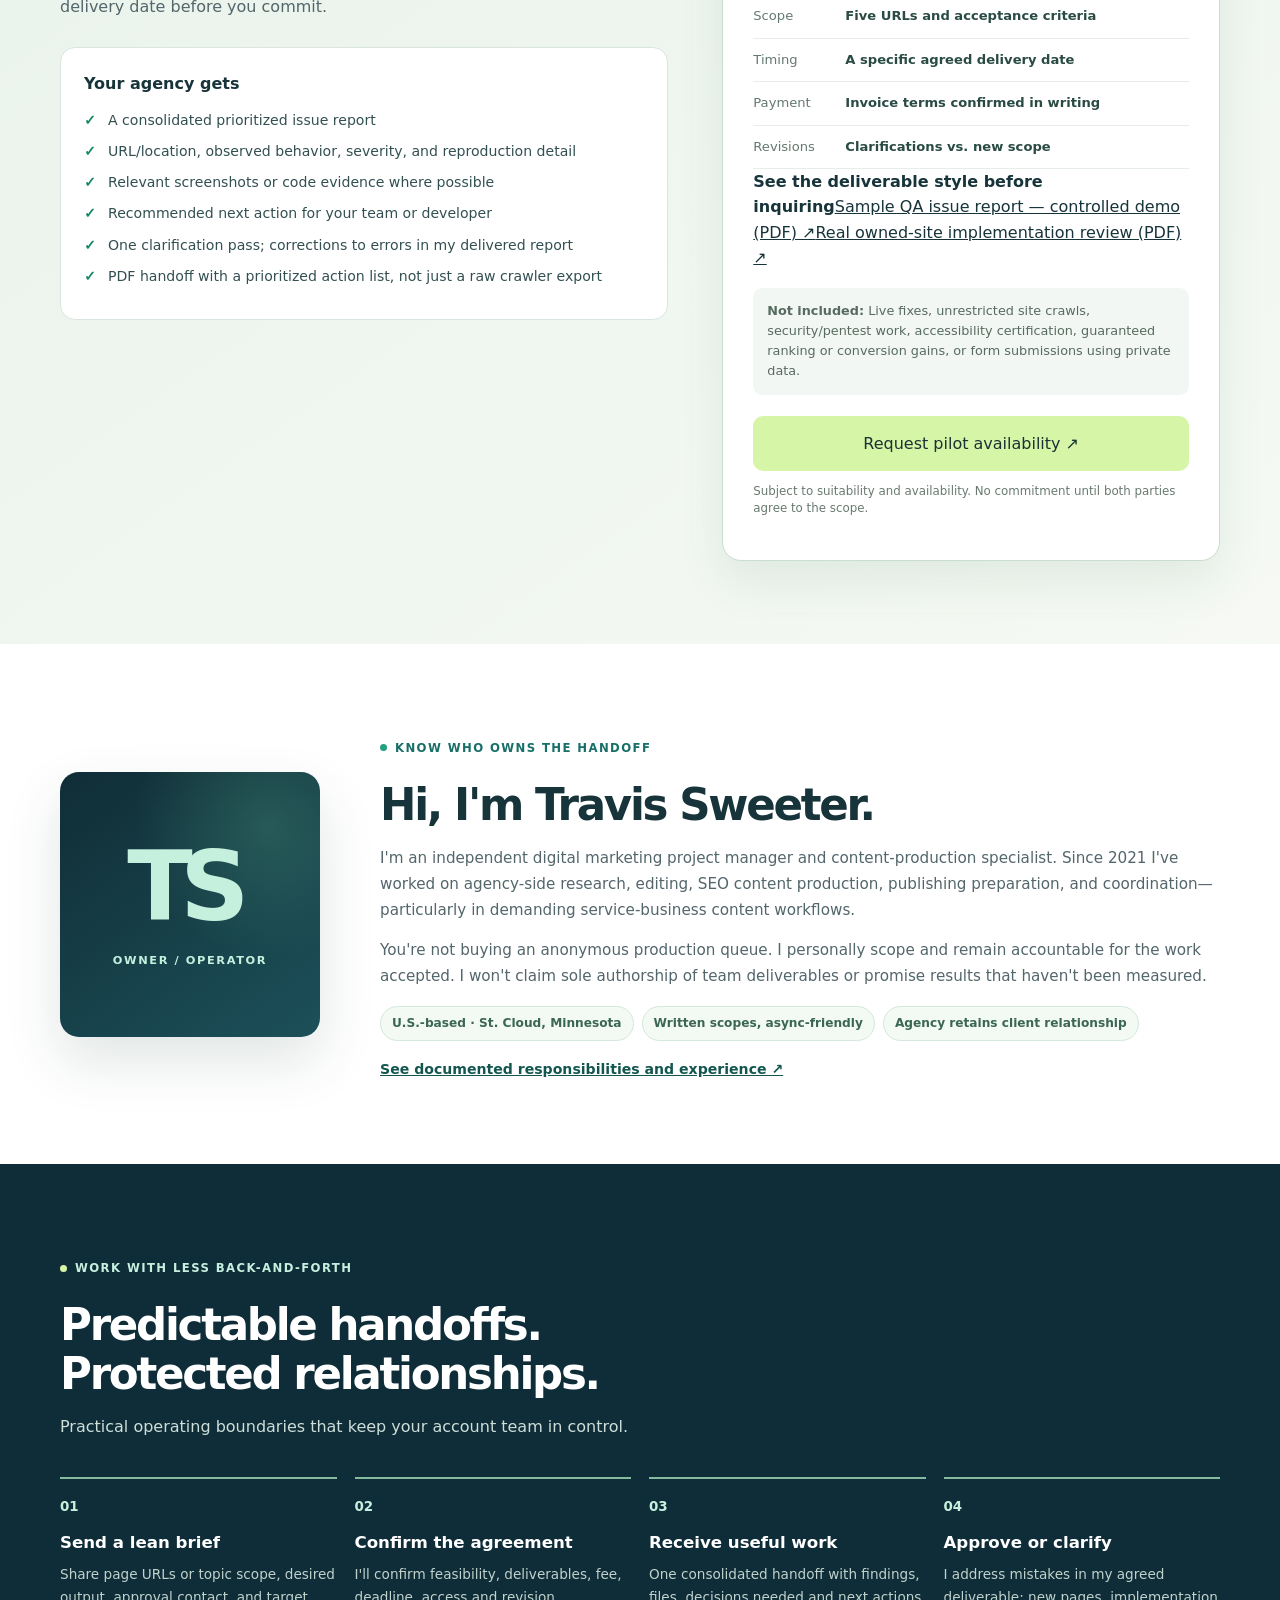
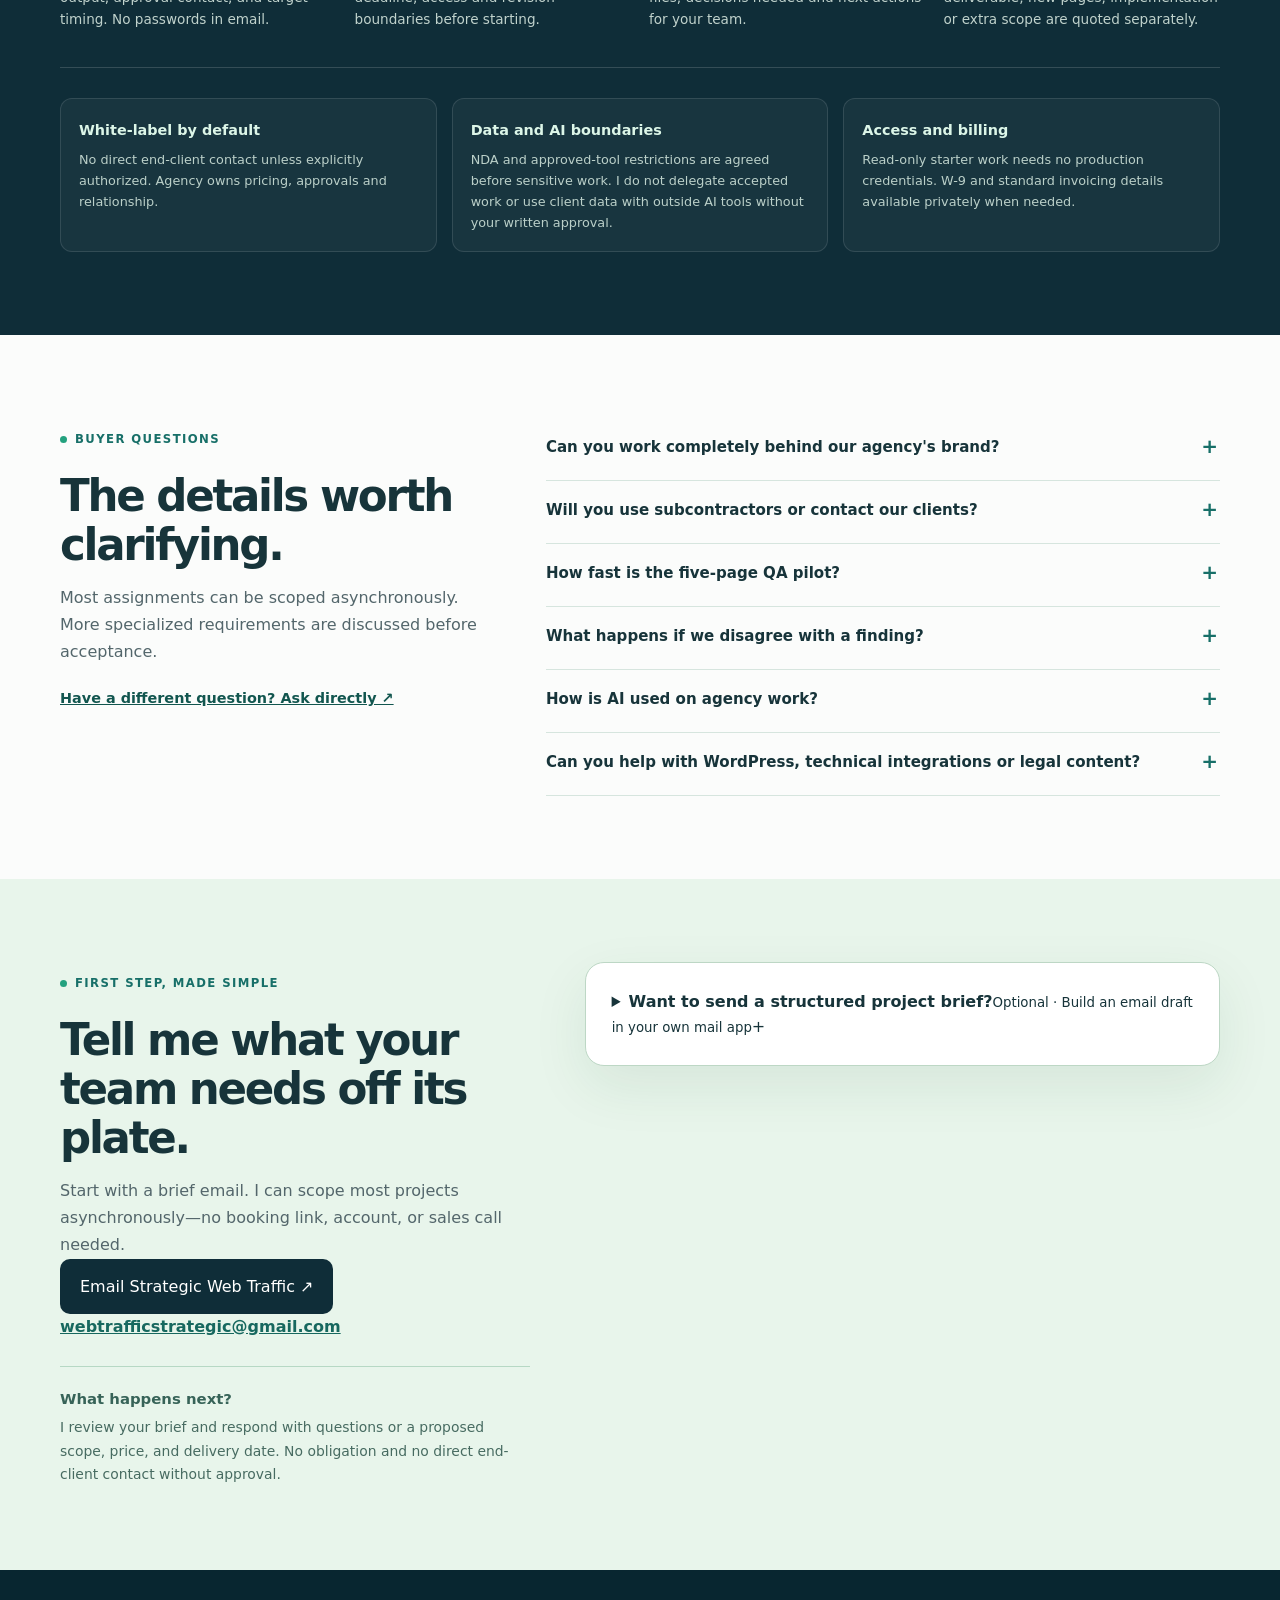
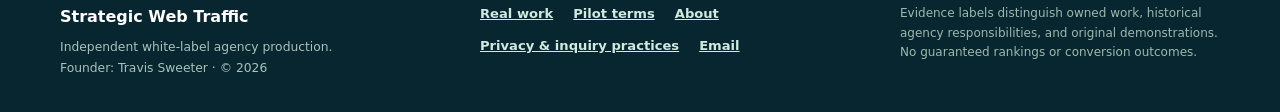
==== commit a3141b3e: "V11: improve conversion trust and safe inquiry UX — index.html" ====
--- a/index.html
+++ b/index.html
@@ -25,7 +25,7 @@
 <header class="site-nav" id="top"><div class="wrap nav-inner">
   <a class="brand" href="./" aria-label="Strategic Web Traffic — homepage"><span class="logo" aria-hidden="true">SWT</span><span>Strategic Web Traffic<small>White-label agency production</small></span></a>
   <nav class="nav-desktop" aria-label="Main navigation"><a href="#proof">Real work</a><a href="#services">Services</a><a href="#pilot">Pilot &amp; terms</a><a href="#operator">About</a><a class="nav-cta" href="#contact">Start an inquiry <span aria-hidden="true">↗</span></a></nav>
-  <details class="mobile-menu" id="mobile-menu"><summary aria-label="Open site navigation"><span class="menu-label">Menu</span><span class="menu-lines" aria-hidden="true"><i></i><i></i><i></i></span></summary><nav aria-label="Mobile navigation"><a href="#proof">Real work &amp; portfolio</a><a href="#services">Services</a><a href="#pilot">Pilot &amp; terms</a><a href="#operator">Who does the work</a><a href="#process">How it works</a><a href="#faq">FAQ</a><a class="nav-cta" href="#contact">Start an inquiry ↗</a></nav></details>
+  <details class="mobile-menu" id="mobile-menu"><summary aria-label="Site navigation"><span class="menu-label">Menu</span><span class="menu-lines" aria-hidden="true"><i></i><i></i><i></i></span></summary><nav aria-label="Mobile navigation"><a href="#proof">Real work &amp; portfolio</a><a href="#services">Services</a><a href="#pilot">Pilot &amp; terms</a><a href="#operator">Who does the work</a><a href="#process">How it works</a><a href="#faq">FAQ</a><a class="nav-cta" href="#contact">Start an inquiry ↗</a></nav></details>
 </div></header>
 <main id="main">
 <section class="hero" aria-labelledby="hero-heading"><div class="wrap hero-layout">
@@ -36,34 +36,36 @@
   </div>
   <aside class="live-proof" aria-label="Real website implementation proof"><div class="proof-topline"><span class="signal"><i></i> REAL OWNED PROJECT</span><span>Source-verifiable</span></div><div class="browser-chrome" aria-hidden="true"><span><i></i><i></i><i></i></span><small>Live owned-business landing page</small></div>
   <div class="live-sample"><span class="sample-eyebrow">ST. CLOUD COMMERCIAL OFFICE CLEANING</span><h2>Same cleaner.<br><em>Every visit.</em></h2><p>Conversion-focused offer, local messaging, mobile call/text actions, and a documented quote path.</p><div class="sample-cta">Free walkthrough &amp; quote <span aria-hidden="true">↗</span></div><div class="live-points"><span>Service-specific offer</span><span>Lead capture</span><span>Local SEO structure</span></div></div>
-  <div class="proof-foot"><p>Faithful excerpt of an owned public site—not a client result or performance claim.</p><a href="samples/owned-business-site.html">See implementation and source ↗</a></div></aside>
+  <div class="proof-foot"><p>Stylized excerpt from an actual founder-owned business, not a performance claim.</p><div class="proof-foot-links"><a href="https://gittyyuppenterprises.github.io/travis-sweeter-office-cleaning/" target="_blank" rel="noopener noreferrer">Open the live example ↗</a><a href="samples/owned-business-site.html">View source-backed case study ↗</a></div></div></aside>
 </div></section>
 <div class="reassurance"><div class="wrap reassurance-grid"><span>Agency retains the client</span><span>Defined deliverables &amp; approval</span><span>No production login for starter QA</span><span>Direct operator accountability</span></div></div>
 <section class="section proof-section" id="proof" aria-labelledby="proof-heading"><div class="wrap"><div class="section-head-row"><div class="section-intro"><p class="eyebrow">Evidence before promises</p><h2 id="proof-heading">See the work, not just the pitch.</h2><p>Inspect source-backed implementation and complete original examples. Evidence labels distinguish real projects, documented agency work, and demonstrations.</p></div><a class="quiet-link" href="reports/strategic-web-traffic-agency-overview.pdf">Download agency overview (PDF) ↗</a></div>
 <div class="proof-grid">
-<article class="proof-card featured"><span class="label real">Owned project · public source</span><h3>A real local-service website with a documented quote path</h3><p>Review the offer structure, call-to-action paths, lead-form integration, geographic relevance, and on-page SEO of a live, owner-operated business site.</p><div class="mini-flow" aria-label="Site journey: offer, contact path, lead request"><span>Clear offer</span><b aria-hidden="true">→</b><span>Phone / form CTA</span><b aria-hidden="true">→</b><span>Quote request</span></div><a href="samples/owned-business-site.html">Explore the real project and code ↗</a></article>
+<article class="proof-card featured"><span class="label real">Owned project · public source</span><h3>A real local-service website with a documented quote path</h3><p>Review the offer structure, call-to-action paths, lead-form integration, geographic relevance, and on-page SEO of a live, owner-operated business site.</p><div class="mini-flow" aria-label="Site journey: offer, contact path, lead request"><span>Clear offer</span><b aria-hidden="true">→</b><span>Phone / form CTA</span><b aria-hidden="true">→</b><span>Quote request</span></div><div class="proof-links"><a href="https://gittyyuppenterprises.github.io/travis-sweeter-office-cleaning/" target="_blank" rel="noopener noreferrer">See the owned business website ↗</a><a href="samples/owned-business-site.html">Inspect implementation evidence ↗</a></div></article>
 <article class="proof-card"><span class="label documented">Documented agency work</span><h3>SEO content and production coordination</h3><p>Research, editing, content publishing preparation, quality checks, and coordination documented from historical agency task records. No exclusive authorship or performance results claimed.</p><a href="samples/operations-case-study.html">Read the experience case study ↗</a></article>
-<article class="proof-card"><span class="label original">Original work samples</span><h3>Completed deliverables you can inspect</h3><p>A full SEO content-production packet and an evidence-based review of an owned website, prepared in the style of agency handoffs.</p><div class="proof-links"><a href="reports/flagship-seo-content-packet.pdf">Full content-production packet (PDF) ↗</a><a href="reports/owned-site-implementation-review.pdf">Owned-site implementation review (PDF) ↗</a><a href="reports/sample-qa-report.pdf">Controlled QA demo report (PDF) ↗</a></div></article>
+<article class="proof-card"><span class="label original">Original work samples</span><h3>Completed deliverables you can inspect</h3><p>A full SEO content-production packet and an evidence-based review of an owned website, prepared in the style of agency handoffs.</p><div class="proof-links"><a href="reports/flagship-seo-content-packet.pdf">Read a complete original content packet (PDF) ↗</a><a href="reports/owned-site-implementation-review.pdf">Owned-site implementation review (PDF) ↗</a><a href="reports/sample-qa-report.pdf">Controlled QA demo report (PDF) ↗</a></div></article>
 </div></div></section>
-<section class="section services-section" id="services" aria-labelledby="services-heading"><div class="wrap"><div class="section-intro"><p class="eyebrow">Choose the workstream</p><h2 id="services-heading">Two practical ways to free up your team.</h2><p>Start small, confirm fit, and expand only when delivery is working. There's no requirement to buy a retainer.</p></div>
+<section class="section services-section" id="services" aria-labelledby="services-heading"><div class="wrap"><div class="section-intro"><p class="eyebrow">Choose the workstream</p><h2 id="services-heading">Two practical ways to free up your team.</h2><p>Start with one well-defined deliverable, then expand only if the workflow earns your confidence. No retainer or discovery call required.</p></div>
 <div class="offer-grid"><article class="offer-card highlight"><div class="offer-top"><span class="eyebrow">Entry project · fixed scope</span><span class="small-price">$395 pilot</span></div><h3>Pre-launch website QA</h3><p>Independent read-only review of five agreed URLs. One prioritized issue report covering broken paths, mobile/layout risks, content issues, and key on-page implementation checks.</p><ul><li>Issue, severity, evidence and reproduction steps</li><li>Clear fix recommendation and agency handoff</li><li>One clarification pass on delivered findings</li></ul><a class="btn btn-dark" href="#pilot">See exactly what's included ↗</a></article>
 <article class="offer-card"><div class="offer-top"><span class="eyebrow">Project or repeat batches</span><span class="quote-price">Scoped quote</span></div><h3>SEO content operations</h3><p>Research, briefs, editing, metadata, on-page recommendations, production checklists, and content coordination delivered in the format your agency needs.</p><ul><li>Source-aware editorial and copy deliverables</li><li>Publishing-ready structure and review notes</li><li>Batch sizes, revision rounds and timing agreed first</li></ul><a class="btn btn-dark" href="#contact" data-work="content">Discuss content capacity ↗</a></article></div>
+<div class="fit-strip" aria-label="Good-fit and out-of-scope work"><div><strong>Usually a good fit</strong><p>Agency overflow, launch checklists, editorial QA, content briefs, and production handoffs with a named approver.</p></div><div><strong>Scoped separately or declined</strong><p>Emergency response, unrestricted development, security audits, and work requiring confidential access before an approved agreement.</p></div></div>
 <details class="specialty"><summary>Also available: conversion-page messaging and responsive prototypes <span aria-hidden="true">+</span></summary><div><p>Scoped conversion-page architecture, page copy, and reviewable static prototypes. Live CMS integration, hosting, forms, analytics and deployment are separate engagements only after verified proficiency and approval.</p><a href="samples/conversion-page-demo.html">View a clearly labeled prototype ↗</a></div></details>
 </div></section>
-<section class="section pilot-section" id="pilot" aria-labelledby="pilot-heading"><div class="wrap pilot-layout"><div class="pilot-copy"><p class="eyebrow">An easy first assignment</p><h2 id="pilot-heading">A $395 pilot with no mystery deliverables.</h2><p>One site. Five agreed public or approved staging URLs. No credentials needed for the standard read-only review. We confirm feasibility and the delivery date before you commit.</p><div class="scope-clarity"><strong>Your agency gets</strong><ul><li>A consolidated prioritized issue report</li><li>URL/location, observed behavior, severity, and reproduction detail</li><li>Relevant screenshots or code evidence where possible</li><li>Recommended next action for your team or developer</li><li>One clarification pass; corrections to errors in my delivered report</li></ul></div></div>
-<div class="pilot-side"><div class="price-head"><span>Introductory wholesale pilot</span><strong>$395</strong><small>One site · Five URLs · One review cycle</small></div><h3>Before work starts, we agree on:</h3><div class="terms-row"><span>Scope</span><strong>Five URLs and acceptance criteria</strong></div><div class="terms-row"><span>Timing</span><strong>A specific agreed delivery date</strong></div><div class="terms-row"><span>Payment</span><strong>Invoice terms confirmed in writing</strong></div><div class="terms-row"><span>Revisions</span><strong>Clarifications vs. new scope</strong></div><p class="terms-exclusion"><strong>Not included:</strong> Live fixes, unrestricted site crawls, security/pentest work, accessibility certification, guaranteed ranking or conversion gains, or form submissions using private data.</p><a class="btn btn-primary" href="#contact" data-work="qa">Request pilot availability ↗</a><p class="fine">Subject to suitability and availability. No commitment until both parties agree to the scope.</p></div></div></section>
+<section class="section pilot-section" id="pilot" aria-labelledby="pilot-heading"><div class="wrap pilot-layout"><div class="pilot-copy"><p class="eyebrow">An easy first assignment</p><h2 id="pilot-heading">A $395 pilot with no mystery deliverables.</h2><p>One site. Five agreed public or approved staging URLs. No credentials needed for the standard read-only review. We confirm feasibility and the delivery date before you commit.</p><div class="scope-clarity"><strong>Your agency gets</strong><ul><li>A consolidated prioritized issue report</li><li>URL/location, observed behavior, severity, and reproduction detail</li><li>Relevant screenshots or code evidence where possible</li><li>Recommended next action for your team or developer</li><li>One clarification pass; corrections to errors in my delivered report</li><li>PDF handoff with a prioritized action list, not just a raw crawler export</li></ul></div></div>
+<div class="pilot-side"><div class="price-head"><span>Introductory wholesale pilot</span><strong>$395</strong><small>One site · Five URLs · One review cycle</small></div><h3>Before work starts, we agree on:</h3><div class="terms-row"><span>Scope</span><strong>Five URLs and acceptance criteria</strong></div><div class="terms-row"><span>Timing</span><strong>A specific agreed delivery date</strong></div><div class="terms-row"><span>Payment</span><strong>Invoice terms confirmed in writing</strong></div><div class="terms-row"><span>Revisions</span><strong>Clarifications vs. new scope</strong></div><div class="pilot-preview"><strong>See the deliverable style before inquiring</strong><a href="reports/sample-qa-report.pdf">Sample QA issue report — controlled demo (PDF) ↗</a><a href="reports/owned-site-implementation-review.pdf">Real owned-site implementation review (PDF) ↗</a></div><p class="terms-exclusion"><strong>Not included:</strong> Live fixes, unrestricted site crawls, security/pentest work, accessibility certification, guaranteed ranking or conversion gains, or form submissions using private data.</p><a class="btn btn-primary" href="#contact" data-work="qa">Request pilot availability ↗</a><p class="fine">Subject to suitability and availability. No commitment until both parties agree to the scope.</p></div></div></section>
 <section class="section founder-section" id="operator" aria-labelledby="operator-heading"><div class="wrap founder-layout"><div class="founder-mark" aria-hidden="true"><span>TS</span><small>OWNER / OPERATOR</small></div><div><p class="eyebrow">Know who owns the handoff</p><h2 id="operator-heading">Hi, I'm Travis Sweeter.</h2><p>I'm an independent digital marketing project manager and content-production specialist. Since 2021 I've worked on agency-side research, editing, SEO content production, publishing preparation, and coordination—particularly in demanding service-business content workflows.</p><p>You're not buying an anonymous production queue. I personally scope and remain accountable for the work accepted. I won't claim sole authorship of team deliverables or promise results that haven't been measured.</p><div class="founder-facts"><span>U.S.-based · St. Cloud, Minnesota</span><span>Written scopes, async-friendly</span><span>Agency retains client relationship</span></div><a href="samples/operations-case-study.html">See documented responsibilities and experience ↗</a></div></div></section>
 <section class="section process-section" id="process" aria-labelledby="process-heading"><div class="wrap"><div class="section-intro"><p class="eyebrow light">Work with less back-and-forth</p><h2 id="process-heading">Predictable handoffs. Protected relationships.</h2><p>Practical operating boundaries that keep your account team in control.</p></div><div class="process-grid"><article><b>01</b><h3>Send a lean brief</h3><p>Share page URLs or topic scope, desired output, approval contact, and target timing. No passwords in email.</p></article><article><b>02</b><h3>Confirm the agreement</h3><p>I'll confirm feasibility, deliverables, fee, deadline, access and revision boundaries before starting.</p></article><article><b>03</b><h3>Receive useful work</h3><p>One consolidated handoff with findings, files, decisions needed and next actions for your team.</p></article><article><b>04</b><h3>Approve or clarify</h3><p>I address mistakes in my agreed deliverable; new pages, implementation or extra scope are quoted separately.</p></article></div>
-<div class="guardrails"><div><strong>White-label by default</strong><p>No direct end-client contact unless explicitly authorized. Agency owns pricing, approvals and relationship.</p></div><div><strong>Data and AI boundaries</strong><p>Confidentiality/NDA, subcontracting and AI-tool use can be specified in writing. No sensitive client material in unapproved tools.</p></div><div><strong>Access and billing</strong><p>Read-only starter work needs no production credentials. W-9 and standard invoicing details available privately when needed.</p></div></div></div></section>
+<div class="guardrails"><div><strong>White-label by default</strong><p>No direct end-client contact unless explicitly authorized. Agency owns pricing, approvals and relationship.</p></div><div><strong>Data and AI boundaries</strong><p>NDA and approved-tool restrictions are agreed before sensitive work. I do not delegate accepted work or use client data with outside AI tools without your written approval.</p></div><div><strong>Access and billing</strong><p>Read-only starter work needs no production credentials. W-9 and standard invoicing details available privately when needed.</p></div></div></div></section>
 <section class="section faq-section" id="faq" aria-labelledby="faq-heading"><div class="wrap faq-layout"><div class="section-intro"><p class="eyebrow">Buyer questions</p><h2 id="faq-heading">The details worth clarifying.</h2><p>Most assignments can be scoped asynchronously. More specialized requirements are discussed before acceptance.</p><a href="#contact">Have a different question? Ask directly ↗</a></div><div class="faq-items">
 <details><summary>Can you work completely behind our agency's brand?</summary><p>Yes, under the agreed scope. Your team manages the client. Deliverables can use a supplied agency template, and confidentiality/NDA terms can be arranged before materials are shared.</p></details>
+<details><summary>Will you use subcontractors or contact our clients?</summary><p>I remain the named point of accountability. I do not subcontract an accepted assignment or contact your end client without your prior written approval. Your agency controls all client communication and deliverable approval.</p></details>
 <details><summary>How fast is the five-page QA pilot?</summary><p>Timing depends on the pages, access, current capacity and what's required to verify findings. I'll propose an actual delivery date before taking payment or starting the review—not advertise an unverified universal turnaround.</p></details>
 <details><summary>What happens if we disagree with a finding?</summary><p>You can ask for clarification on the included report. I correct factual or reproducibility errors in my delivered findings without treating them as new paid scope. Additional pages, live fixes and additional testing are separate work.</p></details>
 <details><summary>How is AI used on agency work?</summary><p>AI can assist with drafting and organization only when the specific engagement permits it. Sensitive materials are not placed in unapproved tools, and source checks and final acceptance remain my responsibility.</p></details>
 <details><summary>Can you help with WordPress, technical integrations or legal content?</summary><p>Content preparation and implementation specifications can be scoped readily. Any CMS production access, form or analytics integration requires separate authorization and verified platform proficiency. Legal content requires appropriate attorney/client review.</p></details>
 </div></div></section>
-<section class="section contact-section" id="contact" aria-labelledby="contact-heading"><div class="wrap contact-layout"><div><p class="eyebrow">First step, made simple</p><h2 id="contact-heading">Tell me what your team needs off its plate.</h2><p>No calendar negotiation required. Use the guided inquiry to prepare an email draft, or contact me directly at <a class="email-inline" href="mailto:webtrafficstrategic@gmail.com">webtrafficstrategic@gmail.com</a>.</p><div class="contact-note"><strong>What happens next?</strong><p>I review the brief and respond with questions or a proposed scope, fee, and delivery date. No obligation and no unsolicited end-client contact.</p></div></div>
-<div class="inquiry-box"><div class="inquiry-head"><strong>Prepare a project inquiry</strong><small>Nothing is submitted on this website</small></div><form id="inquiry-form" autocomplete="on"><fieldset><legend>What can I help with?</legend><div class="radio-pills"><label><input type="radio" name="kind" value="QA pilot" checked><span>$395 QA pilot</span></label><label><input type="radio" name="kind" value="SEO content operations"><span>SEO / content</span></label><label><input type="radio" name="kind" value="Other project"><span>Other</span></label></div></fieldset><div class="form-grid"><label>Agency / contact name<input name="agency" maxlength="100" placeholder="Your agency or name"></label><label>Reply-to email<input name="reply" inputmode="email" type="email" maxlength="160" placeholder="you@agency.com"></label></div><label>Project details or public URLs<textarea name="details" rows="3" maxlength="2500" placeholder="Pages or volume, what needs checking/producing, and any requirements"></textarea></label><label>Target date (optional)<input name="deadline" type="text" maxlength="80" placeholder="e.g., Dec 12, or flexible"></label><p class="form-warning">Do not enter passwords, protected client records, or confidential details. This form prepares an email on your device; it does not upload or store your information.</p><div class="form-actions"><button class="btn btn-dark" type="submit">Open my email draft ↗</button><button class="btn btn-soft" type="button" id="copy-brief">Copy inquiry</button></div><p class="form-feedback" role="status" aria-live="polite" id="inquiry-feedback">Email drafts open in your device's mail application. If that isn't configured, use “Copy inquiry” instead.</p></form><noscript><p>JavaScript is needed for the guided draft. You can <a href="mailto:webtrafficstrategic@gmail.com?subject=Agency%20project%20inquiry">email your project brief directly here</a>.</p></noscript></div>
+<section class="section contact-section" id="contact" aria-labelledby="contact-heading"><div class="wrap contact-layout"><div><p class="eyebrow">First step, made simple</p><h2 id="contact-heading">Tell me what your team needs off its plate.</h2><p>Start with a brief email. I can scope most projects asynchronously—no booking link, account, or sales call needed.</p><div class="contact-direct"><a class="btn btn-dark" href="mailto:webtrafficstrategic@gmail.com?subject=Agency%20project%20inquiry">Email Strategic Web Traffic ↗</a><button class="contact-copy-btn" type="button" id="copy-address" hidden>Copy email address</button><a class="email-inline" href="mailto:webtrafficstrategic@gmail.com">webtrafficstrategic@gmail.com</a><span id="address-feedback" role="status" aria-live="polite" class="address-feedback"></span></div><div class="contact-note"><strong>What happens next?</strong><p>I review your brief and respond with questions or a proposed scope, price, and delivery date. No obligation and no direct end-client contact without approval.</p></div></div>
+<div class="inquiry-box"><details class="brief-details" id="brief-builder"><summary><span><strong>Want to send a structured project brief?</strong><small>Optional · Build an email draft in your own mail app</small></span><span class="brief-chevron" aria-hidden="true">+</span></summary><div class="brief-body"><p class="brief-intro">This is a drafting helper, not a website submission form. You choose whether to send the email.</p><div id="inquiry-form" role="group" aria-label="Compose a project inquiry"><fieldset><legend>What can I help with?</legend><div class="radio-pills"><label><input type="radio" name="kind" value="QA pilot" checked><span>$395 QA pilot</span></label><label><input type="radio" name="kind" value="SEO content operations"><span>SEO / content</span></label><label><input type="radio" name="kind" value="Other project"><span>Other</span></label></div></fieldset><div class="form-grid"><label>Agency / contact name<input name="agency" maxlength="100" placeholder="Your agency or name"></label><label>Reply-to email<input name="reply" inputmode="email" type="email" maxlength="160" placeholder="you@agency.com"></label></div><label>Project details or public URLs<textarea name="details" rows="3" maxlength="2500" placeholder="Pages or volume, what needs checking/producing, and any requirements"></textarea></label><label>Target date (optional)<input name="deadline" type="text" maxlength="80" placeholder="e.g., Dec 12, or flexible"></label><p class="form-warning">Do not enter passwords, protected client records, or confidential details. This form prepares an email on your device; it does not upload or store your information.</p><div class="form-actions"><button class="btn btn-dark" type="button" id="open-email-draft">Open my email draft ↗</button><button class="btn btn-soft" type="button" id="copy-brief">Copy inquiry</button></div><p class="form-feedback" role="status" aria-live="polite" id="inquiry-feedback">Email drafts open in your device's mail application. If that isn't configured, use “Copy inquiry” instead.</p></div></div></details><noscript><p>JavaScript is needed for the guided draft. You can <a href="mailto:webtrafficstrategic@gmail.com?subject=Agency%20project%20inquiry">email your project brief directly here</a>.</p></noscript></div>
 </div></section>
 </main><footer class="footer"><div class="wrap footer-inner"><div><a class="footer-brand" href="./">Strategic Web Traffic</a><p>Independent white-label agency production.<br>Founder: Travis Sweeter · © 2026</p></div><div><a href="#proof">Real work</a><a href="#pilot">Pilot terms</a><a href="#operator">About</a><a href="privacy.html">Privacy &amp; inquiry practices</a><a href="mailto:webtrafficstrategic@gmail.com">Email</a></div><div class="footer-note">Evidence labels distinguish owned work, historical agency responsibilities, and original demonstrations. No guaranteed rankings or conversion outcomes.</div></div></footer>
 <script src="assets/site.js" defer></script>
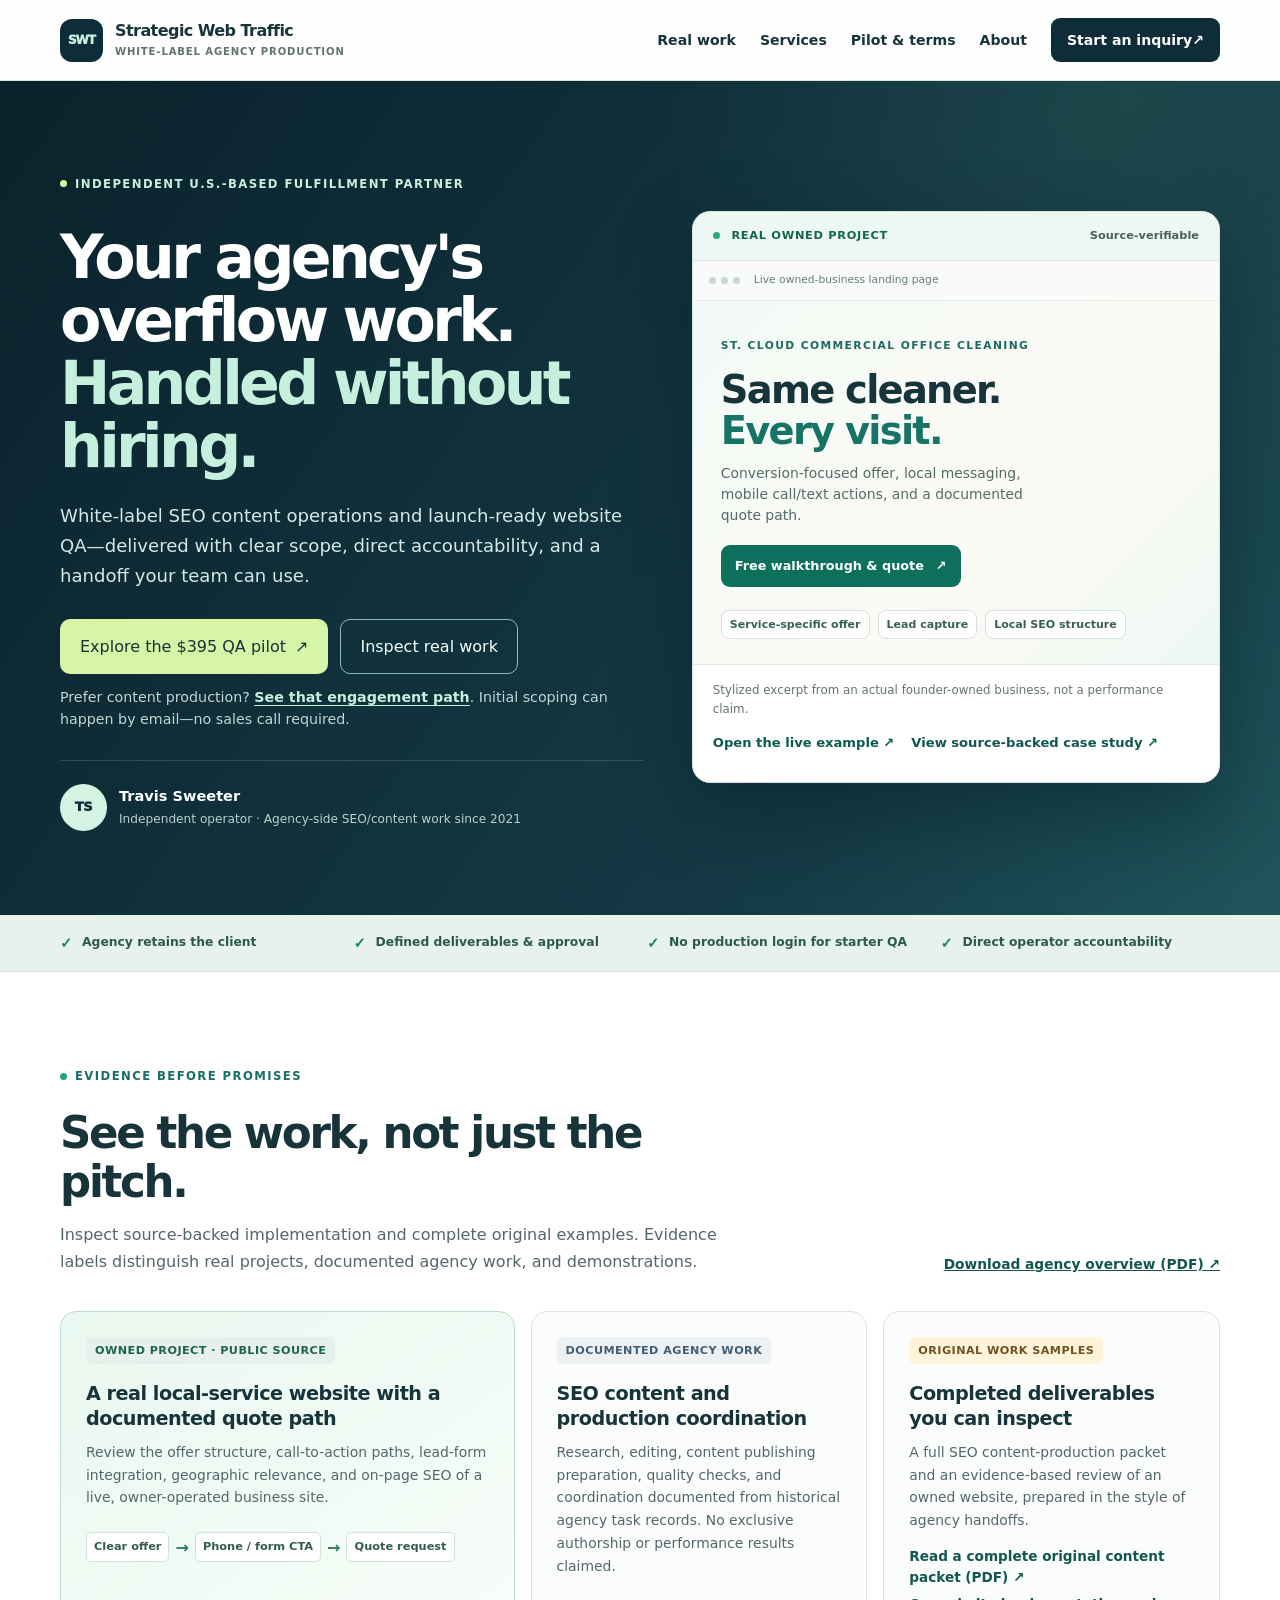
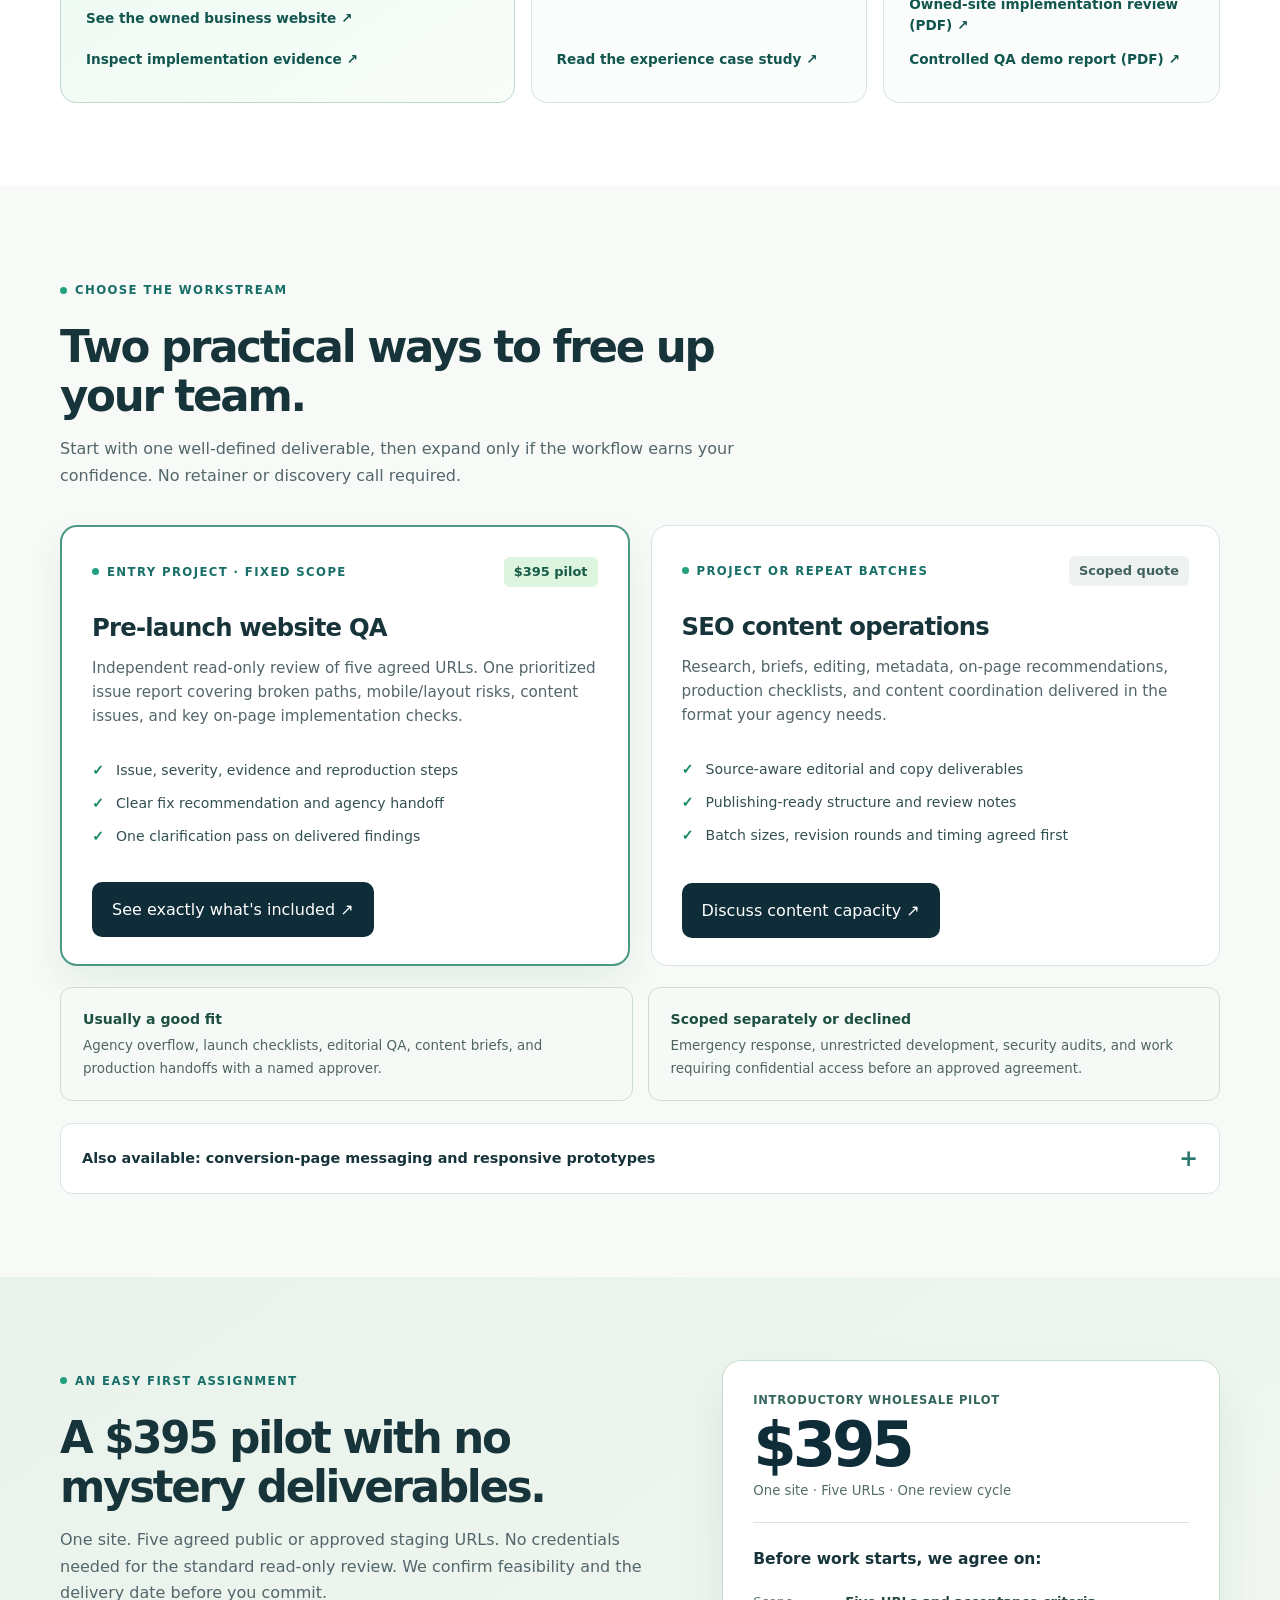
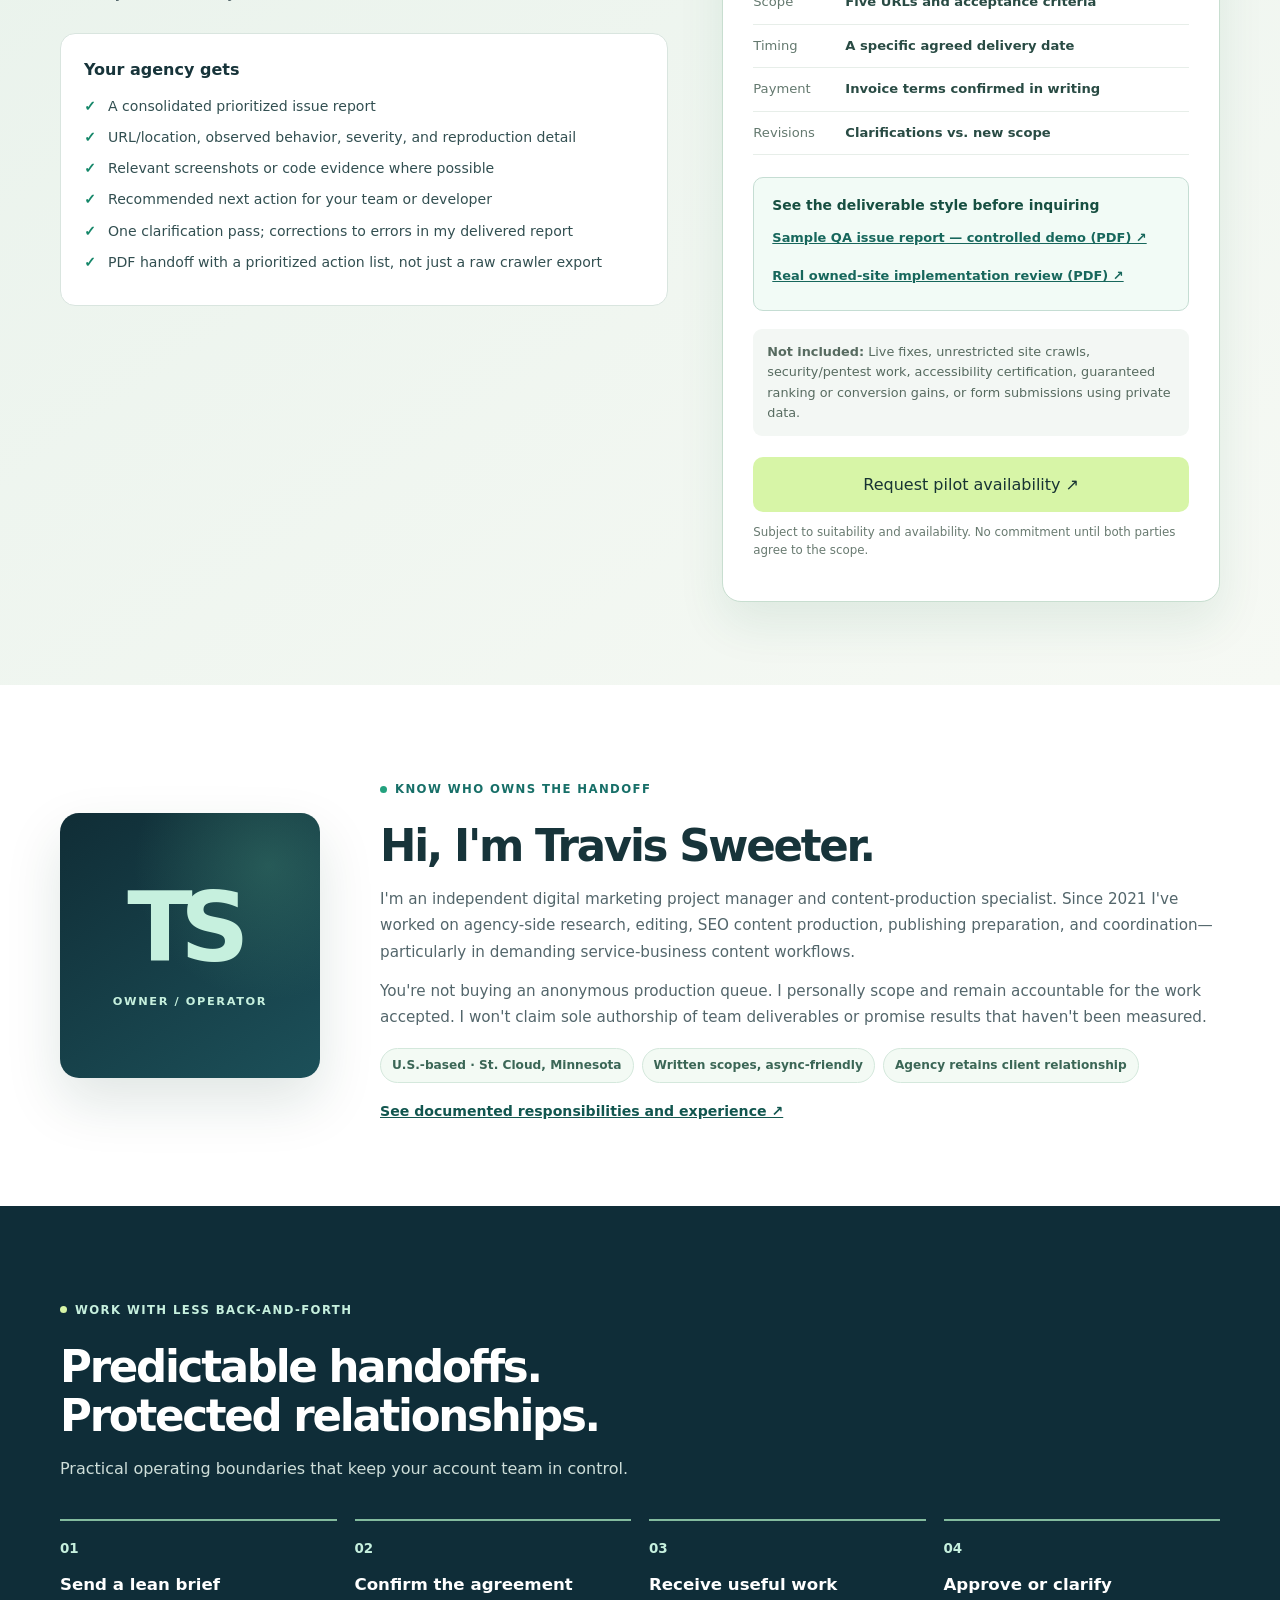
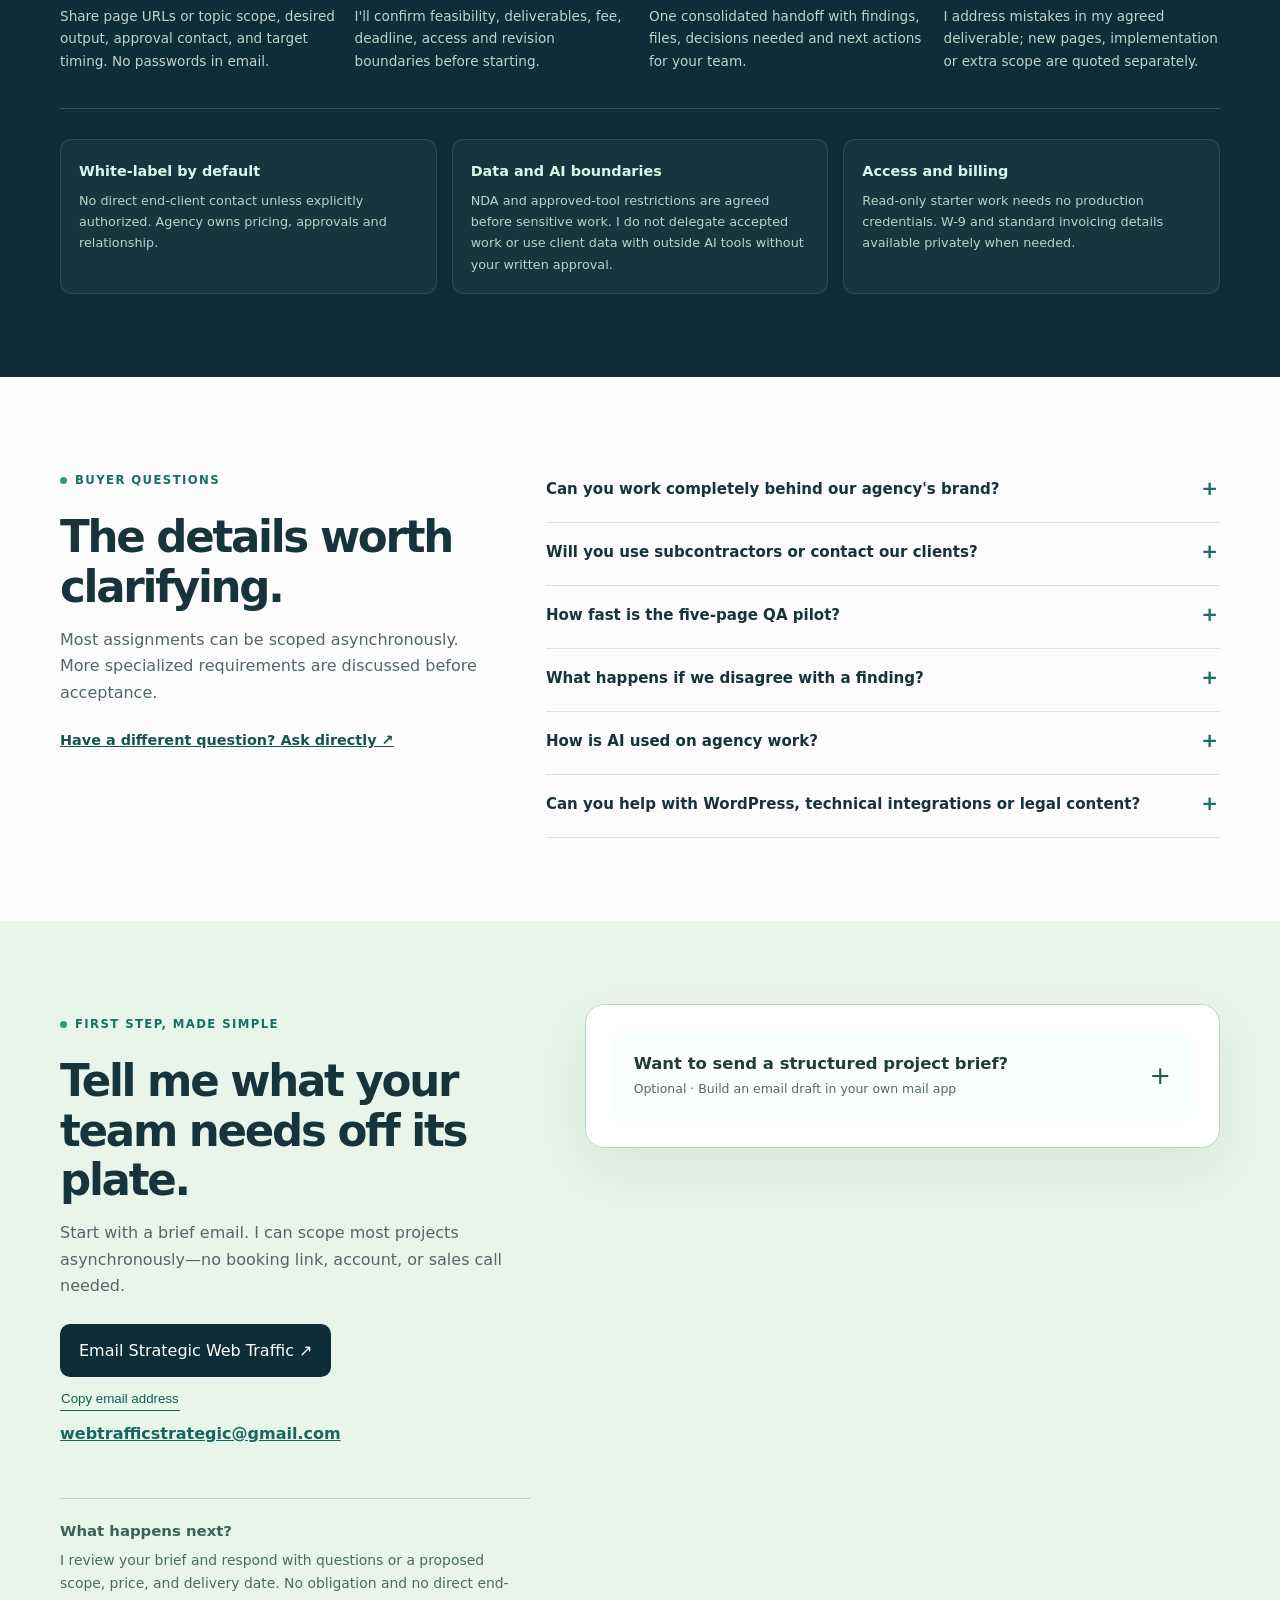
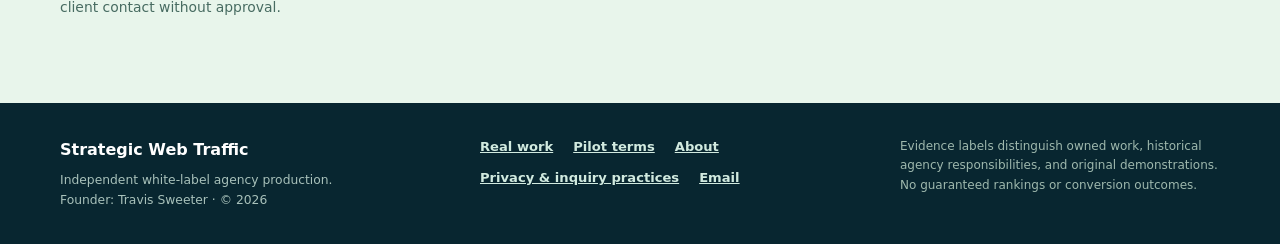
==== commit 90ee7998: "V11 prelaunch hardening: safe short mail drafts and manual copy fallback" ====
--- a/index.html
+++ b/index.html
@@ -65,7 +65,7 @@
 <details><summary>Can you help with WordPress, technical integrations or legal content?</summary><p>Content preparation and implementation specifications can be scoped readily. Any CMS production access, form or analytics integration requires separate authorization and verified platform proficiency. Legal content requires appropriate attorney/client review.</p></details>
 </div></div></section>
 <section class="section contact-section" id="contact" aria-labelledby="contact-heading"><div class="wrap contact-layout"><div><p class="eyebrow">First step, made simple</p><h2 id="contact-heading">Tell me what your team needs off its plate.</h2><p>Start with a brief email. I can scope most projects asynchronously—no booking link, account, or sales call needed.</p><div class="contact-direct"><a class="btn btn-dark" href="mailto:webtrafficstrategic@gmail.com?subject=Agency%20project%20inquiry">Email Strategic Web Traffic ↗</a><button class="contact-copy-btn" type="button" id="copy-address" hidden>Copy email address</button><a class="email-inline" href="mailto:webtrafficstrategic@gmail.com">webtrafficstrategic@gmail.com</a><span id="address-feedback" role="status" aria-live="polite" class="address-feedback"></span></div><div class="contact-note"><strong>What happens next?</strong><p>I review your brief and respond with questions or a proposed scope, price, and delivery date. No obligation and no direct end-client contact without approval.</p></div></div>
-<div class="inquiry-box"><details class="brief-details" id="brief-builder"><summary><span><strong>Want to send a structured project brief?</strong><small>Optional · Build an email draft in your own mail app</small></span><span class="brief-chevron" aria-hidden="true">+</span></summary><div class="brief-body"><p class="brief-intro">This is a drafting helper, not a website submission form. You choose whether to send the email.</p><div id="inquiry-form" role="group" aria-label="Compose a project inquiry"><fieldset><legend>What can I help with?</legend><div class="radio-pills"><label><input type="radio" name="kind" value="QA pilot" checked><span>$395 QA pilot</span></label><label><input type="radio" name="kind" value="SEO content operations"><span>SEO / content</span></label><label><input type="radio" name="kind" value="Other project"><span>Other</span></label></div></fieldset><div class="form-grid"><label>Agency / contact name<input name="agency" maxlength="100" placeholder="Your agency or name"></label><label>Reply-to email<input name="reply" inputmode="email" type="email" maxlength="160" placeholder="you@agency.com"></label></div><label>Project details or public URLs<textarea name="details" rows="3" maxlength="2500" placeholder="Pages or volume, what needs checking/producing, and any requirements"></textarea></label><label>Target date (optional)<input name="deadline" type="text" maxlength="80" placeholder="e.g., Dec 12, or flexible"></label><p class="form-warning">Do not enter passwords, protected client records, or confidential details. This form prepares an email on your device; it does not upload or store your information.</p><div class="form-actions"><button class="btn btn-dark" type="button" id="open-email-draft">Open my email draft ↗</button><button class="btn btn-soft" type="button" id="copy-brief">Copy inquiry</button></div><p class="form-feedback" role="status" aria-live="polite" id="inquiry-feedback">Email drafts open in your device's mail application. If that isn't configured, use “Copy inquiry” instead.</p></div></div></details><noscript><p>JavaScript is needed for the guided draft. You can <a href="mailto:webtrafficstrategic@gmail.com?subject=Agency%20project%20inquiry">email your project brief directly here</a>.</p></noscript></div>
+<div class="inquiry-box"><details class="brief-details" id="brief-builder"><summary><span><strong>Want to send a structured project brief?</strong><small>Optional · Build an email draft in your own mail app</small></span><span class="brief-chevron" aria-hidden="true">+</span></summary><div class="brief-body"><p class="brief-intro">This is a drafting helper, not a website submission form. You choose whether to send the email.</p><div id="inquiry-form" role="group" aria-label="Compose a project inquiry"><fieldset><legend>What can I help with?</legend><div class="radio-pills"><label><input type="radio" name="kind" value="QA pilot" checked><span>$395 QA pilot</span></label><label><input type="radio" name="kind" value="SEO content operations"><span>SEO / content</span></label><label><input type="radio" name="kind" value="Other project"><span>Other</span></label></div></fieldset><div class="form-grid"><label>Agency / contact name<input name="agency" maxlength="100" placeholder="Your agency or name"></label><label>Reply-to email<input name="reply" inputmode="email" type="email" maxlength="160" placeholder="you@agency.com"></label></div><label>Project details or public URLs<textarea name="details" rows="3" maxlength="900" placeholder="Pages or volume, what needs checking/producing, and any requirements"></textarea></label><label>Target date (optional)<input name="deadline" type="text" maxlength="80" placeholder="e.g., Dec 12, or flexible"></label><p class="form-warning">Do not include passwords, protected records, or confidential information. This tool drafts an email locally; for longer briefs, add details after your email app opens.</p><div class="form-actions"><button class="btn btn-dark" type="button" id="open-email-draft">Open my email draft ↗</button><button class="btn btn-soft" type="button" id="copy-brief">Copy inquiry</button></div><p class="form-feedback" role="status" aria-live="polite" id="inquiry-feedback">Email drafts open in your device's mail application. If that isn't configured, use “Copy inquiry” instead.</p><label class="fallback-brief" id="manual-brief-wrapper" hidden>Copy this ready-to-send inquiry text<textarea id="manual-brief" readonly rows="6"></textarea></label></div></div></details><noscript><p>JavaScript is needed for the guided draft. You can <a href="mailto:webtrafficstrategic@gmail.com?subject=Agency%20project%20inquiry">email your project brief directly here</a>.</p></noscript></div>
 </div></section>
 </main><footer class="footer"><div class="wrap footer-inner"><div><a class="footer-brand" href="./">Strategic Web Traffic</a><p>Independent white-label agency production.<br>Founder: Travis Sweeter · © 2026</p></div><div><a href="#proof">Real work</a><a href="#pilot">Pilot terms</a><a href="#operator">About</a><a href="privacy.html">Privacy &amp; inquiry practices</a><a href="mailto:webtrafficstrategic@gmail.com">Email</a></div><div class="footer-note">Evidence labels distinguish owned work, historical agency responsibilities, and original demonstrations. No guaranteed rankings or conversion outcomes.</div></div></footer>
 <script src="assets/site.js" defer></script>
--- a/assets/styles.css
+++ b/assets/styles.css
@@ -19,4 +19,33 @@
 @media print{.site-nav,.mobile-menu,.contact-section{position:static}.hero{background:#fff;color:#000}.hero h1 em,.hero-lead{color:#000}.reassurance{background:#fff}.section{padding:30px 0}.footer{background:#fff;color:#000}}
 /* Case-study and privacy inner pages retain concise information architecture. */
 .subhero{background:linear-gradient(125deg,var(--navy-deep),#194a4e);color:#fff;padding:62px 0}.subhero h1{font-size:clamp(2.12rem,4.5vw,3.35rem);letter-spacing:-.055em;line-height:1.1;max-width:760px;margin:15px 0}.subhero p{color:#d0e3dc;max-width:780px;font-size:1.02rem}.case-body{display:grid;grid-template-columns:minmax(0,1fr) 278px;gap:46px;align-items:start}.case-copy{min-width:0}.case-copy h2{font-size:1.46rem;line-height:1.2;letter-spacing:-.025em;margin:34px 0 12px}.case-copy h2:first-child{margin-top:0}.case-copy p{font-size:.96rem;color:#435b5d;line-height:1.75}.case-copy li{margin:9px 0;color:#435b5d}.case-copy a:not(.btn){color:var(--teal-dark);font-weight:740;overflow-wrap:anywhere}.case-copy table{width:100%;border-collapse:collapse;display:block;max-width:100%;overflow-x:auto;margin:25px 0}.case-copy th,.case-copy td{text-align:left;padding:12px;border:1px solid var(--edge);font-size:.84rem;vertical-align:top;min-width:120px}.case-copy th{background:#edf5ef;color:#264f4b}.case-copy blockquote{border-left:4px solid #469b82;color:#31594f;font-weight:760;margin:23px 0;padding:8px 0 8px 20px;font-size:1.1rem}.sample-flag{border:1px solid #ebdbb6;background:#fff7e5;padding:17px;color:#705427;border-radius:11px;font-size:.85rem;margin:25px 0}.aside-card{position:sticky;top:106px;border:1px solid var(--edge);background:#fff;border-radius:13px;padding:24px}.aside-card dl{margin:0}.aside-card dt{font-size:.7rem;color:#5b7369;font-weight:850;letter-spacing:.055em;text-transform:uppercase}.aside-card dd{font-size:.86rem;color:#2c4e4b;font-weight:700;margin:5px 0 18px}.aside-card a{font-size:.83rem;font-weight:850;color:var(--teal-dark)}.case-copy hr{height:1px;border:0;background:var(--edge);margin:30px 0}
-@media(max-width:820px){.case-body{grid-template-columns:1fr;gap:27px}.aside-card{position:static}.subhero{padding:52px 0}}+@media(max-width:820px){.case-body{grid-template-columns:1fr;gap:27px}.aside-card{position:static}.subhero{padding:52px 0}}
+/* V11: unmistakable proof, buyer fit, specific deliverable preview and progressively disclosed contact. */
+.proof-foot-links{display:flex;gap:8px 17px;flex-wrap:wrap;align-items:center}
+.proof-foot-links a{display:inline-flex;align-items:center;min-height:38px;font-size:.82rem}
+.proof-foot-links a:first-child{color:#0b5c4d;font-weight:850}
+.proof-card.featured .proof-links{margin-top:auto}
+.fit-strip{display:grid;grid-template-columns:1fr 1fr;gap:15px;margin-top:21px}
+.fit-strip>div{padding:20px 22px;border:1px solid #ccddd3;border-radius:12px;background:#f6faf6}
+.fit-strip strong{display:block;font-size:.88rem;color:#1e4f43}
+.fit-strip p{font-size:.84rem;line-height:1.65;color:#506560;margin:5px 0 0}
+.pilot-preview{display:grid;gap:4px;padding:17px 18px;margin:22px 0 17px;border:1px solid #c5ddd3;border-radius:10px;background:#f2fbf6}
+.pilot-preview strong{font-size:.87rem;color:#174f41}
+.pilot-preview a{font-size:.81rem;line-height:1.5;display:flex;align-items:center;min-height:34px;color:#17675c;font-weight:800}
+.contact-direct{display:flex;align-items:flex-start;flex-direction:column;gap:10px;margin-top:24px}
+.contact-direct .btn{padding:13px 18px}
+.contact-copy-btn{background:transparent;color:#155f54;border:0;border-bottom:1px solid #155f54;padding:4px 1px;font:800 .85rem/1.2 inherit;cursor:pointer}
+.contact-copy-btn[hidden]{display:none!important}
+.address-feedback{font-size:.79rem;color:#355d4f;min-height:1.2em}
+.brief-details{display:block}
+.brief-details summary{cursor:pointer;display:flex;align-items:center;gap:14px;justify-content:space-between;list-style:none;padding:22px;border-radius:16px;background:#f9fffb}
+.brief-details summary::-webkit-details-marker{display:none}
+.brief-details summary strong{font-size:1.03rem;display:block;line-height:1.35;color:#213e35}
+.brief-details summary small{display:block;font-size:.78rem;line-height:1.5;color:#526b63;margin-top:5px}
+.brief-chevron{font-size:1.6rem;color:#245c4b;line-height:1}
+.brief-details[open] .brief-chevron{transform:rotate(45deg)}
+.brief-body{padding:3px 22px 20px}
+.brief-intro{font-size:.82rem;color:#546b61;line-height:1.6;margin:0 0 16px}
+.brief-details summary:focus-visible{outline:3px solid #bd6e10;outline-offset:3px}
+@media(max-width:820px){.fit-strip{grid-template-columns:1fr}}
+@media(max-width:560px){.proof-foot-links{flex-direction:column;align-items:flex-start;gap:2px}.fit-strip>div{padding:17px}.brief-details summary{padding:18px 15px}.brief-body{padding:2px 15px 18px}}
